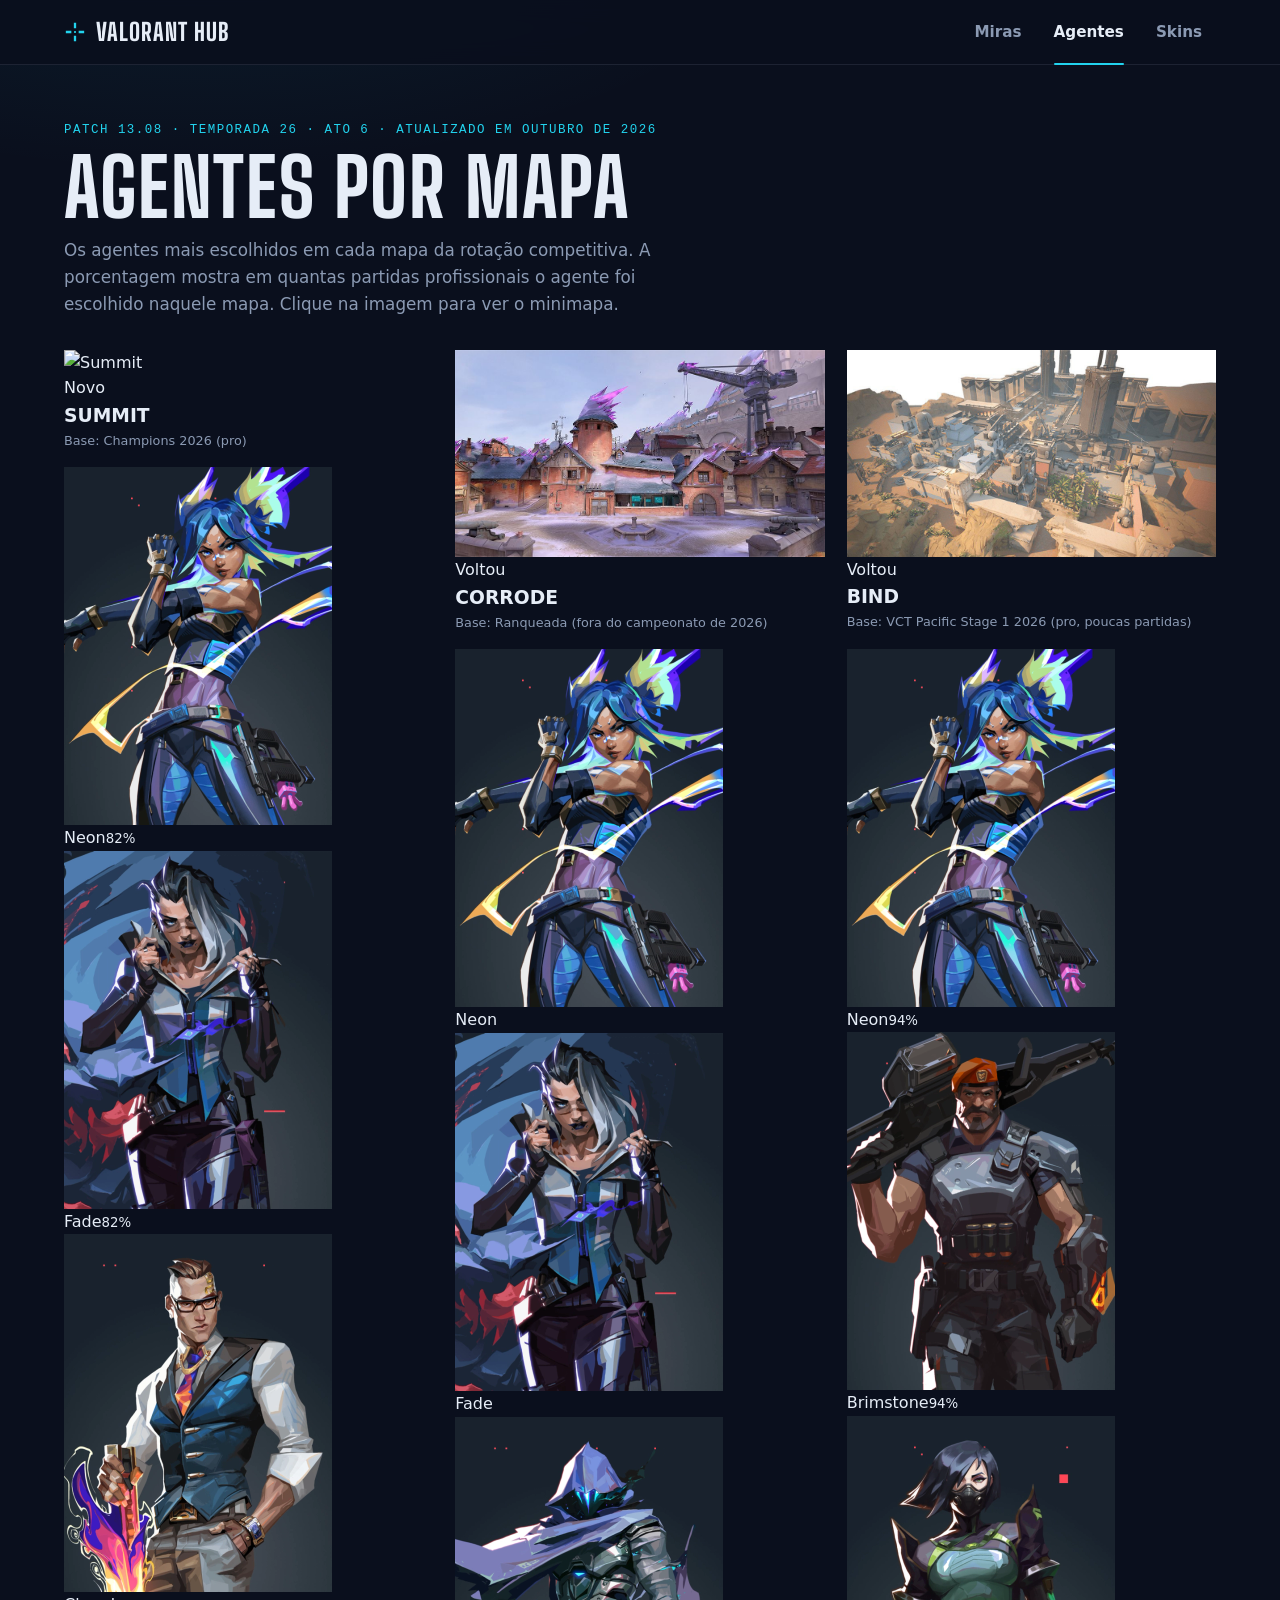
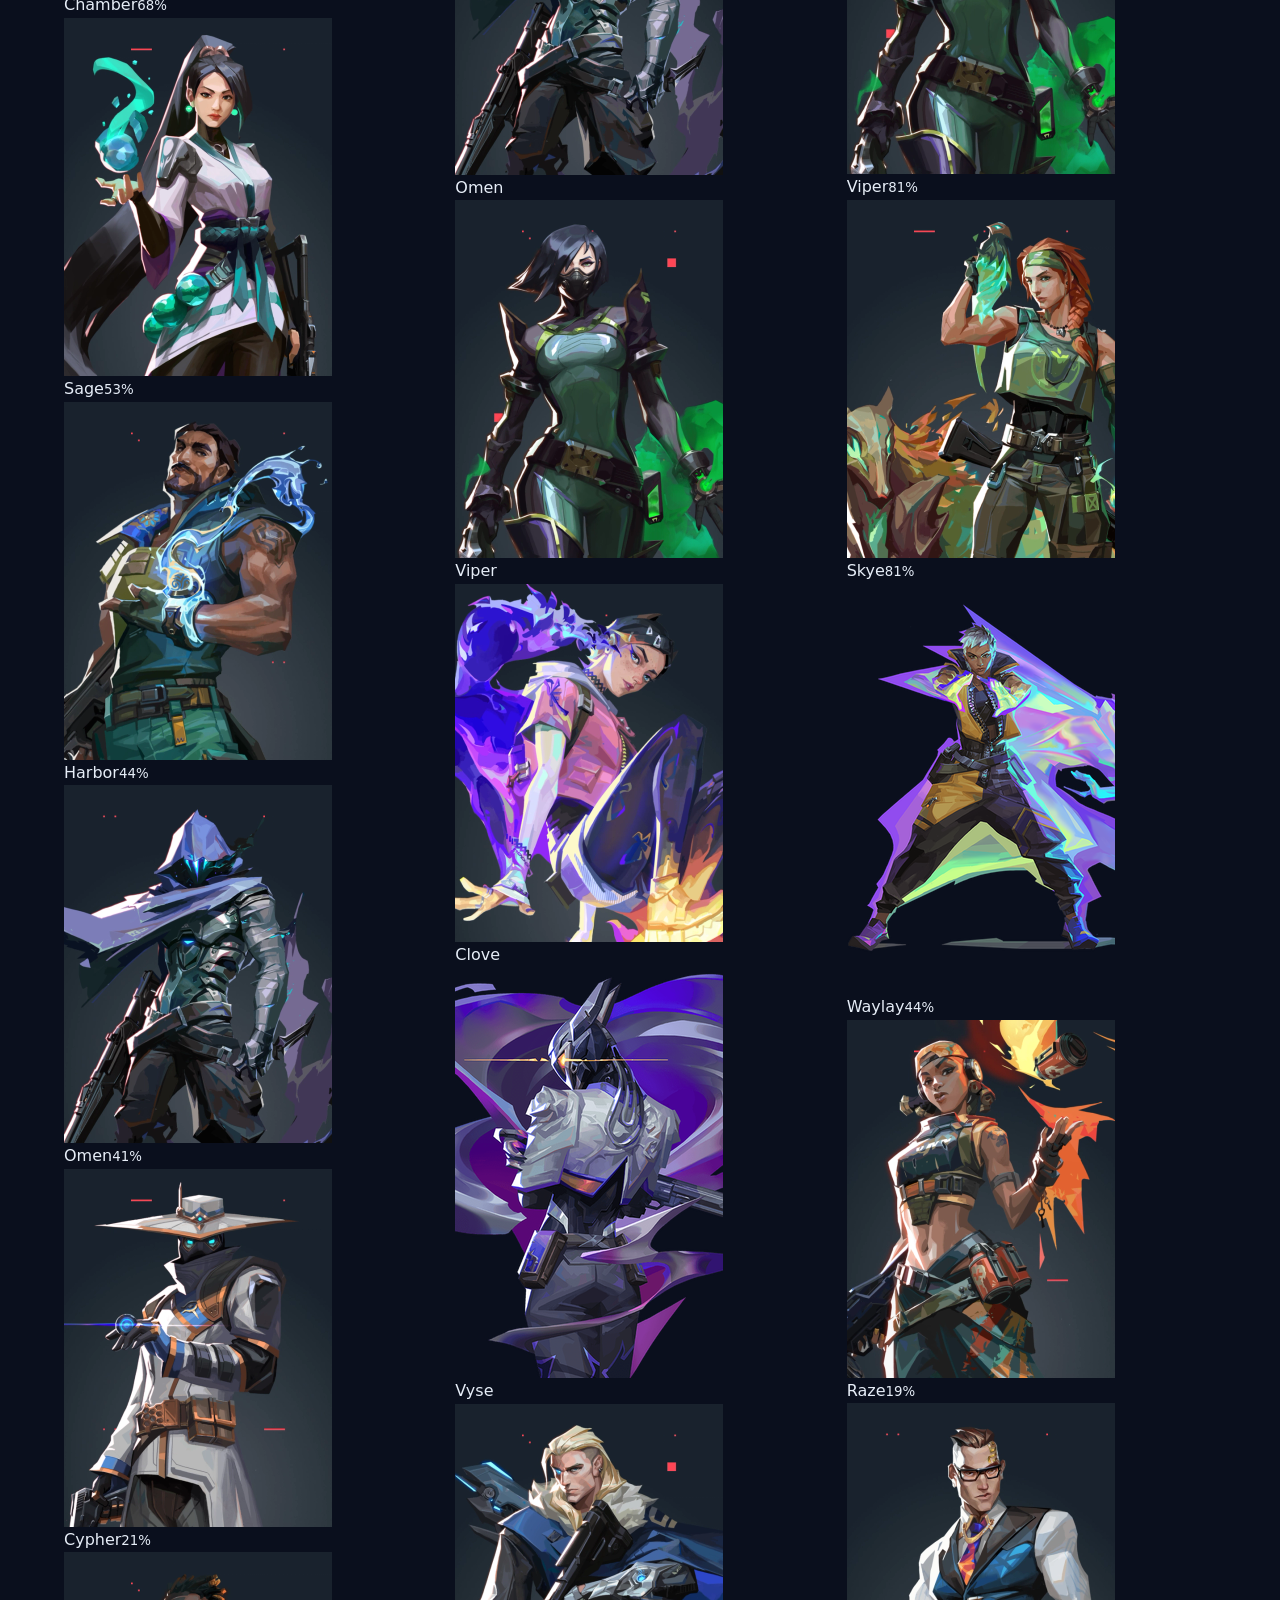
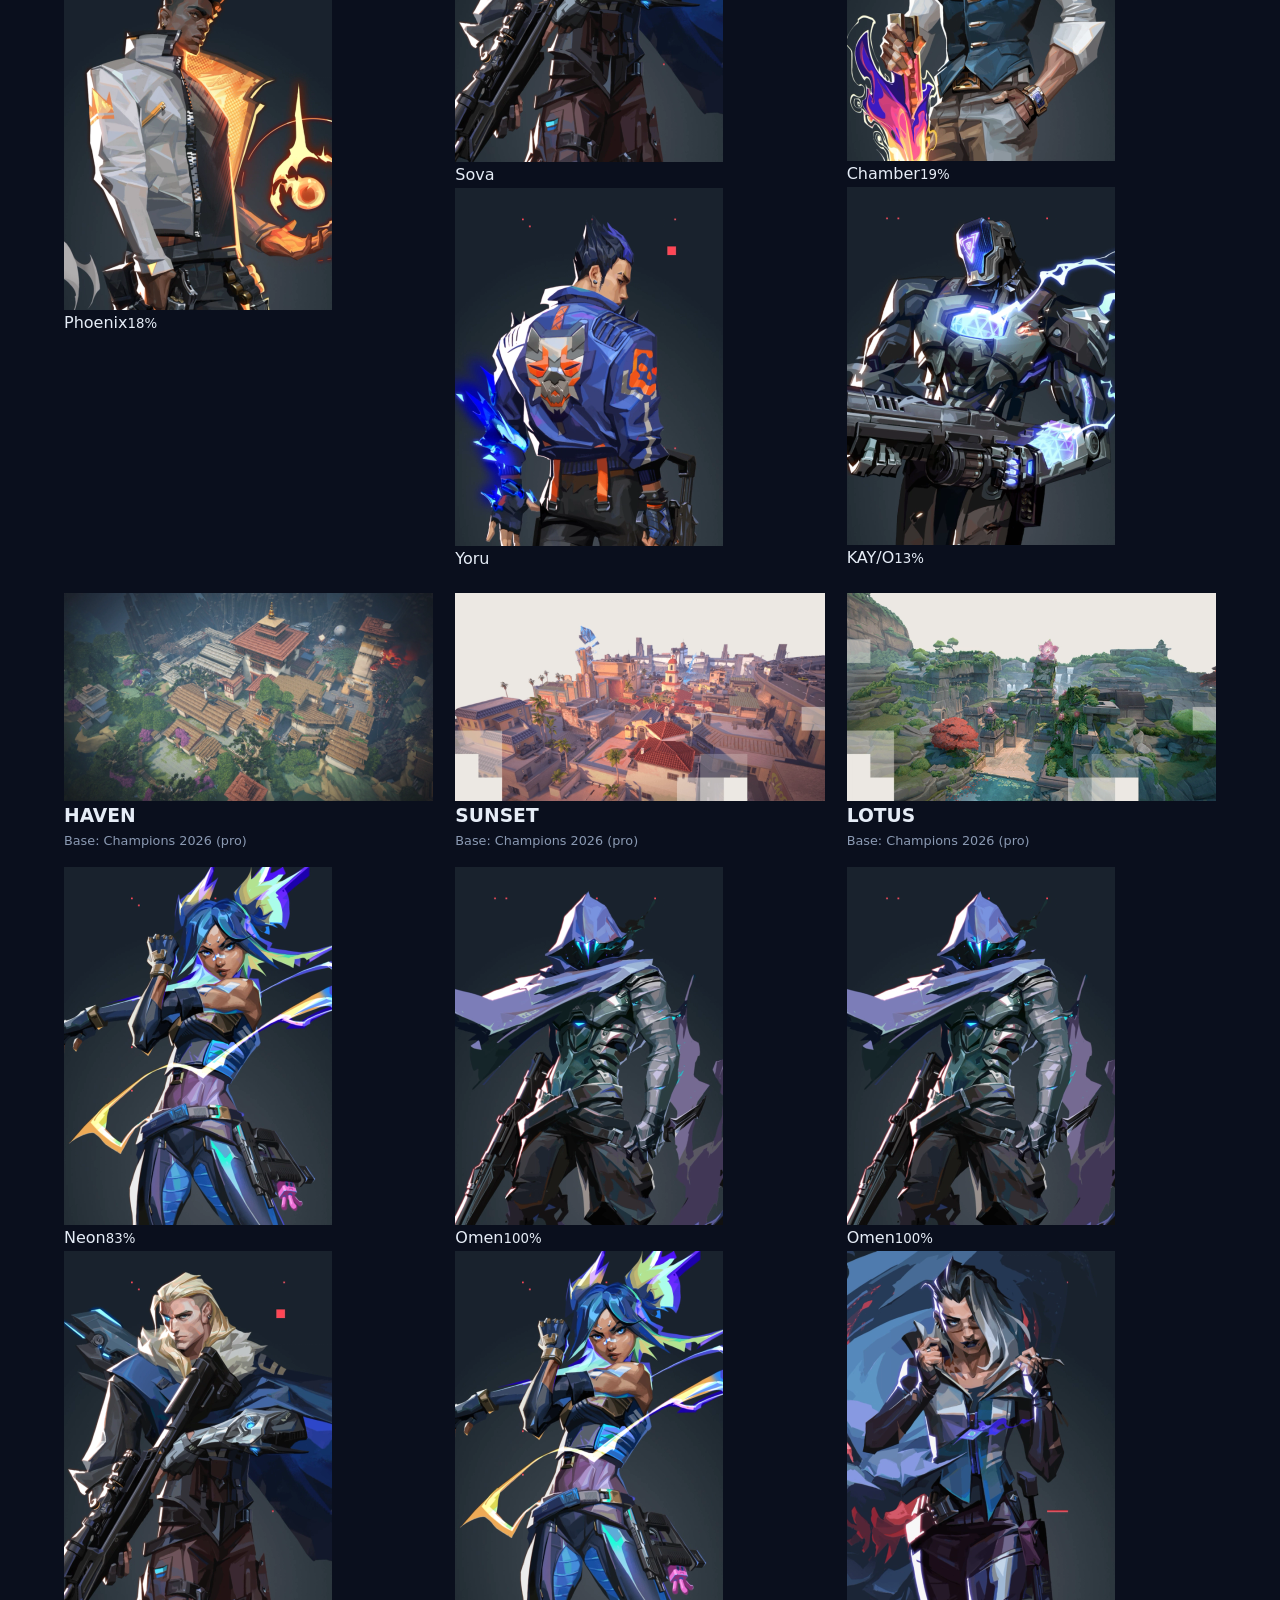
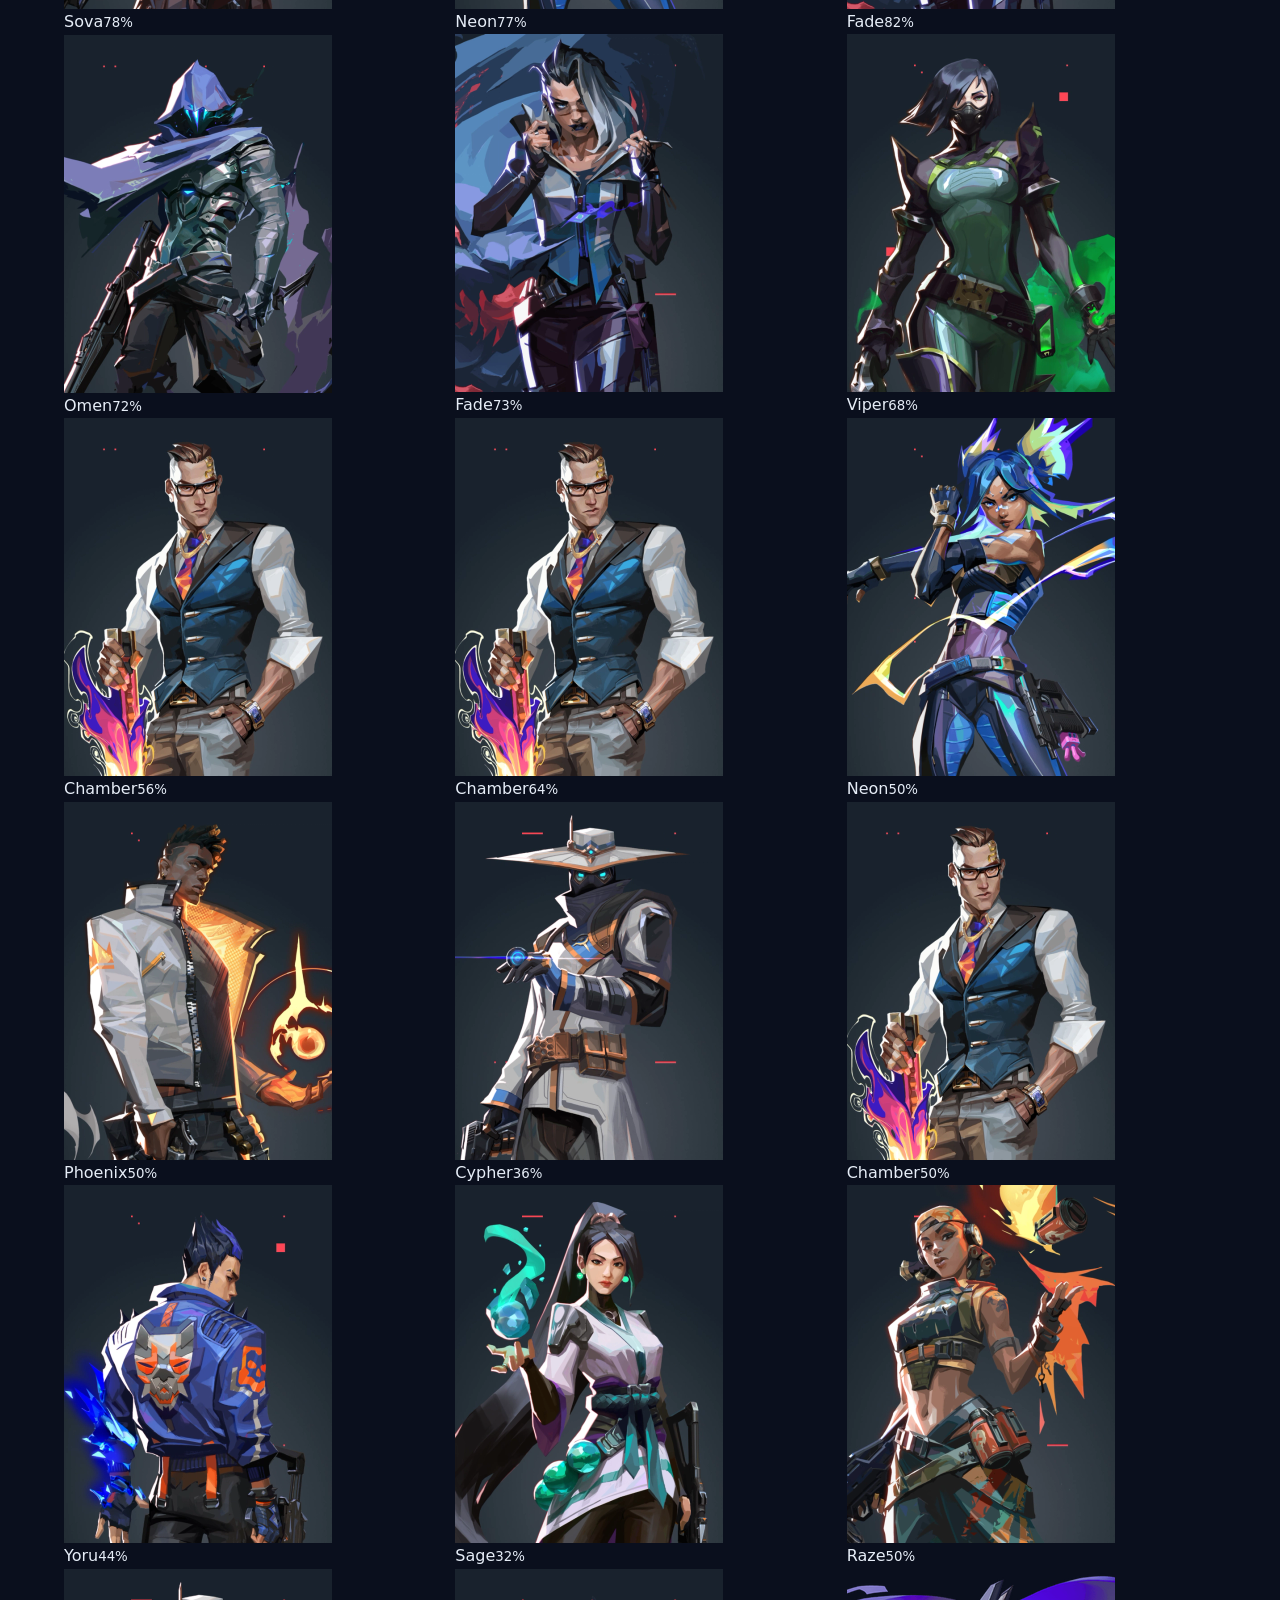
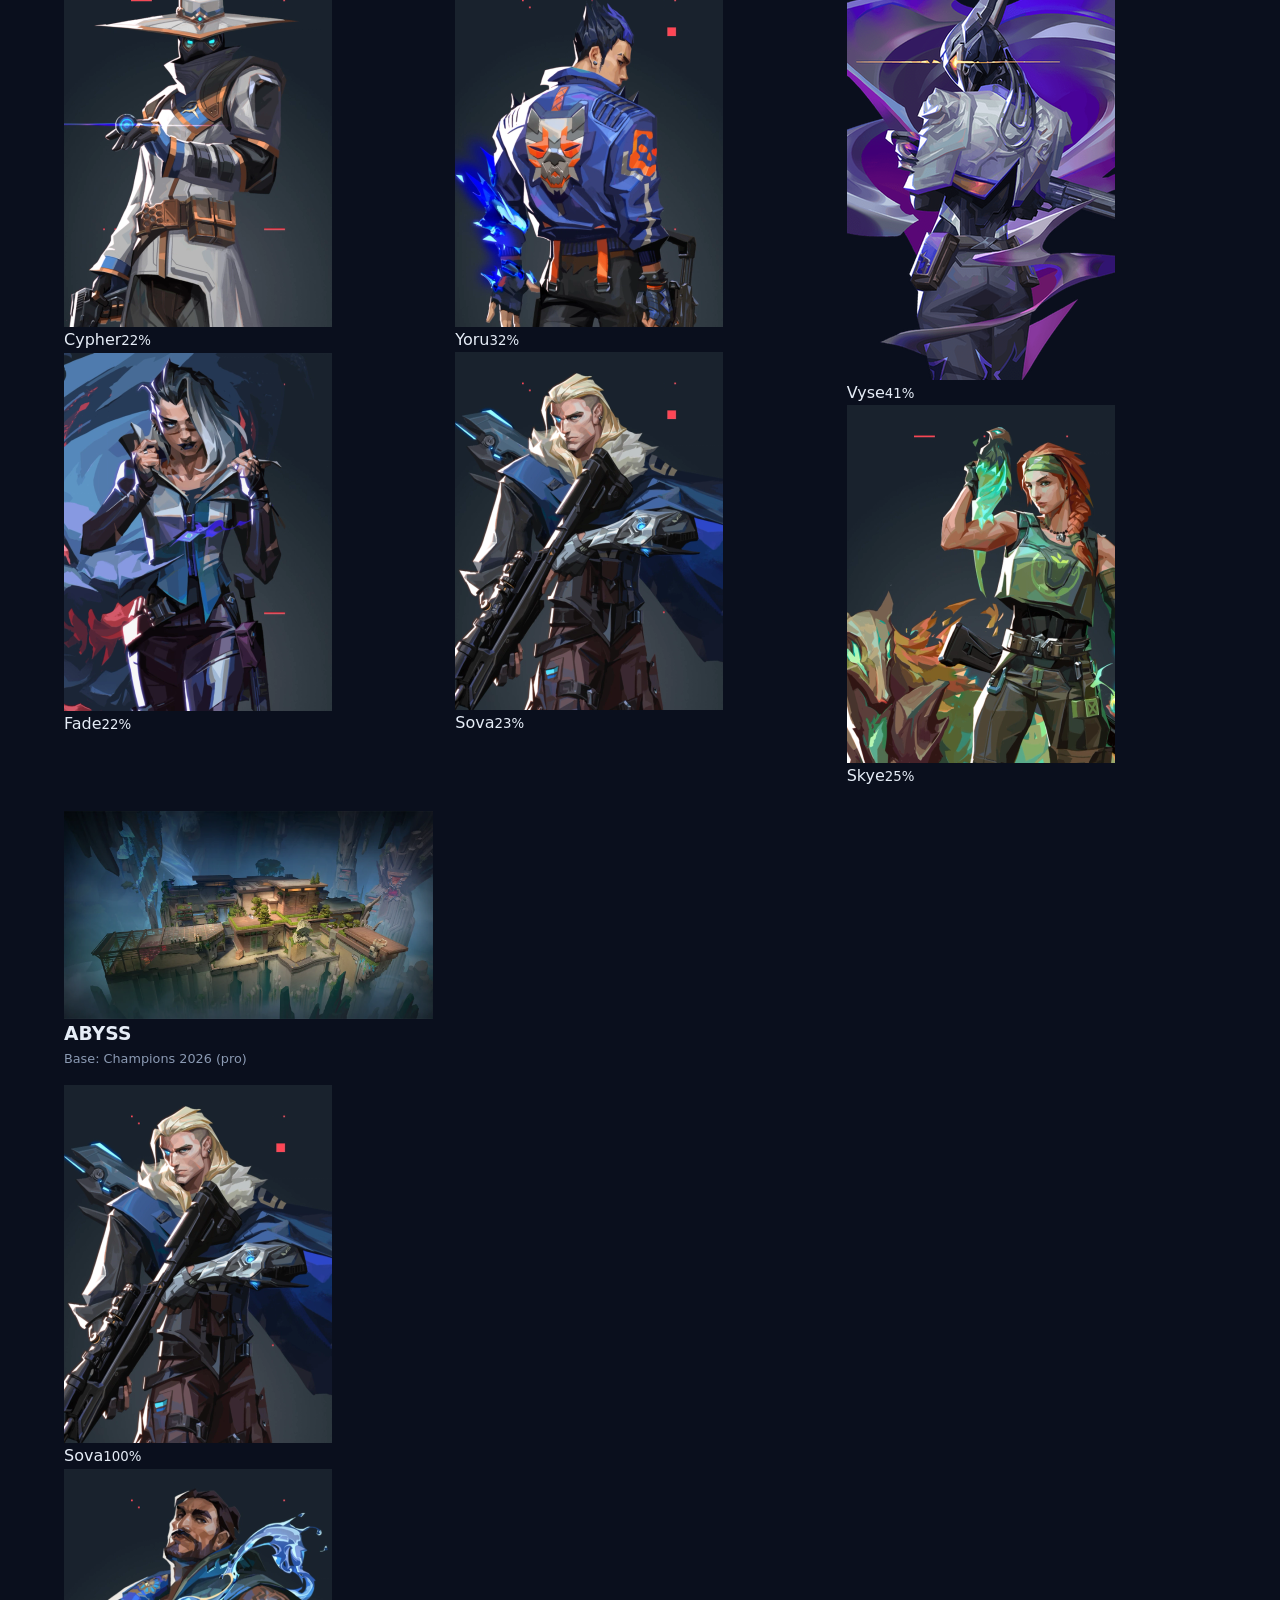
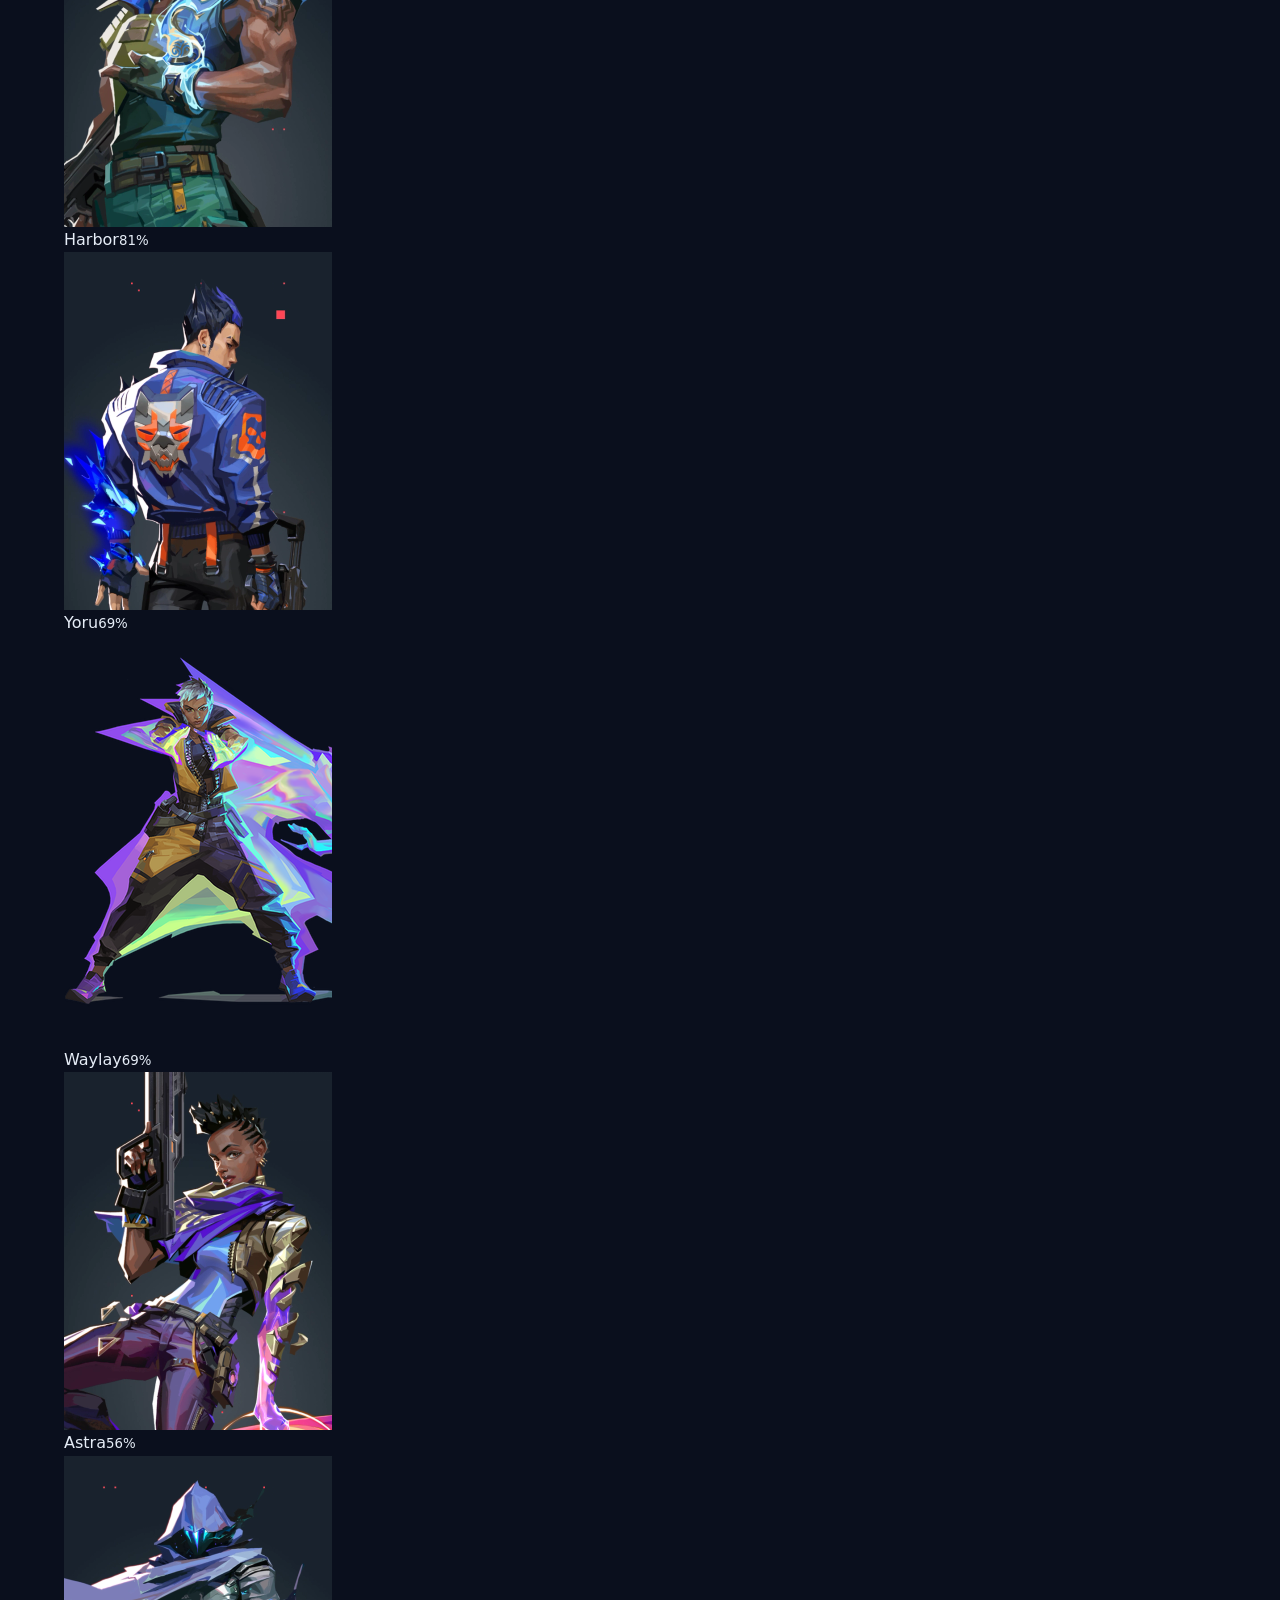
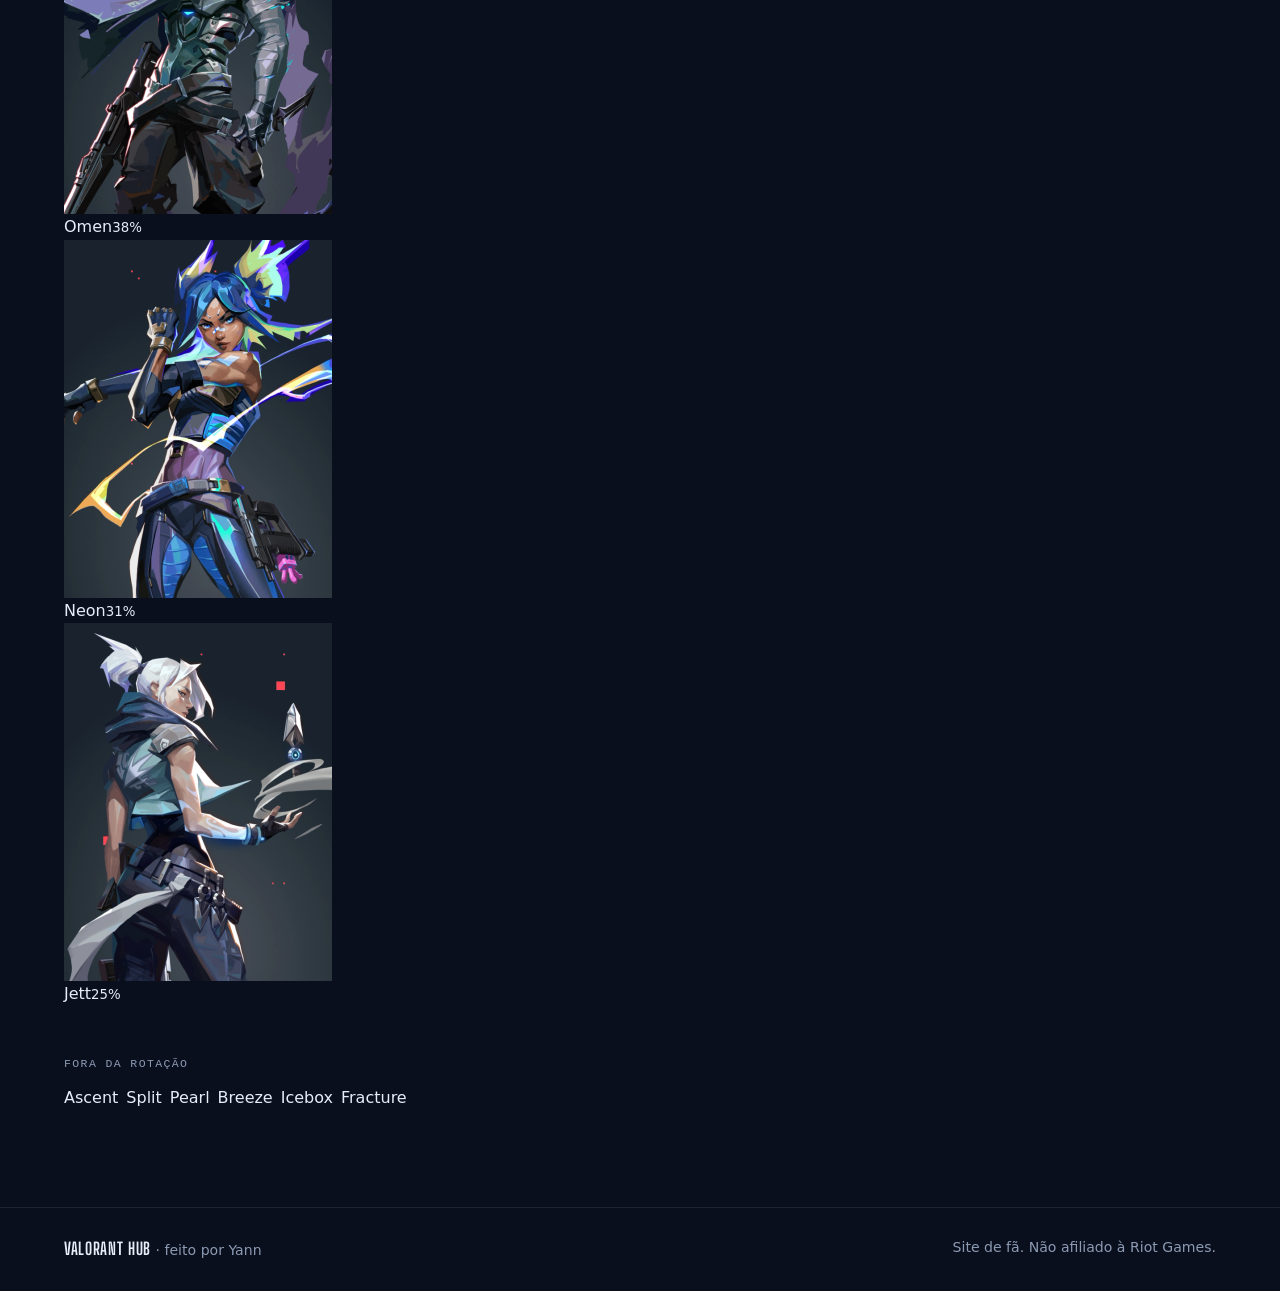
==== agentes.html @ 92e99c8f "Rascunho: Importar pelo código do jogo, sem Exportar - remove o botão Exportar e o backup por arquiv" ====
<!DOCTYPE html>
<html lang="pt-BR">

<head>
    <meta charset="UTF-8">
    <meta name="viewport" content="width=device-width, initial-scale=1.0">
    <title>Agentes por mapa · Valorant Hub</title>
    <meta name="description" content="Os agentes mais escolhidos em cada mapa da rotação competitiva do Valorant.">
    <link rel="stylesheet" href="style.css?v=7">
</head>

<body>

    <!-- CABEÇALHO (igual nas 3 páginas; só muda o aria-current) -->
    <header class="cabecalho">
        <div class="container cabecalho-conteudo">
            <a class="marca" href="index.html">
                <svg width="22" height="22" viewBox="0 0 24 24" fill="none" stroke="currentColor"
                    stroke-width="2.5" aria-hidden="true">
                    <path d="M12 2v6M12 16v6M2 12h6M16 12h6" />
                    <rect x="11" y="11" width="2" height="2" fill="currentColor" stroke="none" />
                </svg>
                <span>Valorant Hub</span>
            </a>
            <nav class="nav" aria-label="Seções do site">
                <a class="nav-link" href="index.html">Miras</a>
                <a class="nav-link" href="agentes.html" aria-current="page">Agentes</a>
                <a class="nav-link" href="skins.html">Skins</a>
            </nav>
        </div>
    </header>

    <main>
        <section class="pagina-topo">
            <div class="container">
                <p class="pagina-rotulo" id="rotacao-info">Rotação competitiva</p>
                <h1>Agentes por mapa</h1>
                <p class="pagina-descricao">Os agentes mais escolhidos em cada mapa da rotação competitiva. A
                    porcentagem mostra em quantas partidas profissionais o agente foi escolhido naquele mapa. Clique
                    na imagem para ver o minimapa.</p>
            </div>
        </section>

        <section class="container">
            <!-- Os cards são criados pelo agentes.js a partir do mapas-data.js -->
            <div class="grade" id="mapas-grid"></div>

            <div class="fora-rotacao">
                <span class="rotulo">Fora da rotação</span>
                <div class="etiquetas" id="fora-rotacao"></div>
            </div>
        </section>
    </main>

    <!-- MINIMAPA (abre ao clicar na imagem de um mapa) -->
    <div class="modal" id="mapModal" role="dialog" aria-modal="true" aria-labelledby="mapTitle">
        <div class="modal-conteudo">
            <button type="button" class="botao botao-fantasma botao-pequeno modal-fechar" onclick="closeMap()"
                aria-label="Fechar minimapa">✕</button>
            <h2 id="mapTitle">Mapa</h2>
            <img id="mapImage" src="" alt="Minimapa">
        </div>
    </div>

    <!-- RODAPÉ -->
    <footer class="rodape">
        <div class="container rodape-conteudo">
            <span><strong>Valorant Hub</strong> · feito por Yann</span>
            <span>Site de fã. Não afiliado à Riot Games.</span>
        </div>
    </footer>

    <script src="script.js?v=7"></script>
    <script src="mapas-data.js?v=7"></script>
    <script src="agentes.js?v=7"></script>
</body>

</html>
---- style.css ----
/* =========================================================
   VALORANT HUB — estilos do site

   1. Fontes
   2. Variáveis (cores, fontes, medidas)
   3. Base
   4. Layout: cabeçalho, topo da página, rodapé
   5. Componentes: botões, segmentos, cartões, selos, modal
   6. Página Miras
   7. Página Agentes
   8. Página Skins
   9. Telas menores e acessibilidade
   ========================================================= */


/* =========================================================
   1. FONTES
   Big Shoulders: condensada e alta, no estilo do Valorant.
   Os arquivos ficam em assets/fonts (não depende de internet).
   ========================================================= */

@font-face {
    font-family: 'Big Shoulders Display';
    src: url('assets/fonts/big-shoulders-display-latin-700-normal.woff2') format('woff2');
    font-weight: 700;
    font-style: normal;
    font-display: swap;
}

@font-face {
    font-family: 'Big Shoulders Display';
    src: url('assets/fonts/big-shoulders-display-latin-800-normal.woff2') format('woff2');
    font-weight: 800;
    font-style: normal;
    font-display: swap;
}


/* =========================================================
   2. VARIÁVEIS
   Para mudar o visual do site inteiro, mexa aqui.
   ========================================================= */

:root {
    color-scheme: dark; /* sliders, caixas e seletor de cor nativos no tema escuro */
    --cor-fundo: #0a0f1d;
    --cor-painel: #0f1729;
    --cor-painel-2: #141e35;
    --cor-campo: #0a1222;
    --cor-linha: rgba(148, 163, 184, 0.14);
    --cor-linha-forte: rgba(148, 163, 184, 0.3);
    --cor-texto: #e6edf7;
    --cor-suave: #8b9ab3;
    --cor-destaque: #22d3ee;
    --cor-destaque-fundo: rgba(34, 211, 238, 0.12);
    --cor-sobre-destaque: #06202a;
    --cor-sucesso: #22c55e;
    --cor-erro: #f87171;

    --fonte-display: 'Big Shoulders Display', 'Arial Narrow', sans-serif;
    --fonte-texto: 'Segoe UI', system-ui, -apple-system, Roboto, sans-serif;
    --fonte-mono: ui-monospace, 'Cascadia Code', Consolas, monospace;

    --raio: 14px;
    --raio-pequeno: 8px;
    --largura-max: 1200px;
    --altura-cabecalho: 64px;
}


/* =========================================================
   3. BASE
   ========================================================= */

*,
*::before,
*::after {
    box-sizing: border-box;
    margin: 0;
    padding: 0;
}

html {
    scroll-behavior: smooth;
    scroll-padding-top: calc(var(--altura-cabecalho) + 16px);
}

body {
    display: flex;
    flex-direction: column;
    min-height: 100vh;
    background:
        radial-gradient(900px 420px at 15% -120px, rgba(34, 211, 238, 0.09), transparent 70%),
        var(--cor-fundo);
    color: var(--cor-texto);
    font-family: var(--fonte-texto);
    line-height: 1.6;
    -webkit-font-smoothing: antialiased;
}

main {
    flex: 1;
}

img {
    display: block;
    max-width: 100%;
}

a {
    color: inherit;
    text-decoration: none;
}

button,
input,
textarea {
    font: inherit;
    color: inherit;
}

/* o atributo hidden sempre esconde, mesmo com display definido no CSS */
[hidden] {
    display: none !important;
}

.container {
    width: 100%;
    max-width: var(--largura-max);
    margin: 0 auto;
    padding: 0 24px;
}


/* =========================================================
   4. LAYOUT
   ========================================================= */

/* ---------- Cabeçalho (igual em todas as páginas) ---------- */

.cabecalho {
    position: sticky;
    top: 0;
    z-index: 50;
    background: rgba(10, 15, 29, 0.85);
    border-bottom: 1px solid var(--cor-linha);
    backdrop-filter: blur(12px);
}

.cabecalho-conteudo {
    display: flex;
    align-items: center;
    justify-content: space-between;
    gap: 24px;
    height: var(--altura-cabecalho);
}

.marca {
    display: inline-flex;
    align-items: center;
    gap: 10px;
    font-family: var(--fonte-display);
    font-size: 1.5rem;
    font-weight: 800;
    line-height: 1;
    letter-spacing: 0.04em;
    text-transform: uppercase;
    white-space: nowrap;
}

.marca svg {
    flex-shrink: 0;
    color: var(--cor-destaque);
}

.nav {
    display: flex;
    gap: 4px;
}

.nav-link {
    position: relative;
    padding: 8px 14px;
    border-radius: var(--raio-pequeno);
    color: var(--cor-suave);
    font-size: 0.95rem;
    font-weight: 600;
    transition: color 0.2s ease, background 0.2s ease;
}

.nav-link:hover {
    background: rgba(148, 163, 184, 0.08);
    color: var(--cor-texto);
}

.nav-link[aria-current="page"] {
    color: var(--cor-texto);
}

/* risquinho ciano na página atual, encostado na borda do cabeçalho */
.nav-link[aria-current="page"]::after {
    content: '';
    position: absolute;
    left: 14px;
    right: 14px;
    bottom: -13px;
    height: 2px;
    border-radius: 2px;
    background: var(--cor-destaque);
}

/* ---------- Topo de cada página ---------- */

.pagina-topo {
    padding: 56px 0 32px;
}

.pagina-rotulo {
    margin-bottom: 10px;
    font-family: var(--fonte-mono);
    font-size: 0.78rem;
    letter-spacing: 0.12em;
    text-transform: uppercase;
    color: var(--cor-destaque);
}

.pagina-topo h1 {
    font-family: var(--fonte-display);
    font-size: clamp(3rem, 8vw, 5rem);
    font-weight: 800;
    line-height: 0.9;
    letter-spacing: 0.02em;
    text-transform: uppercase;
}

.pagina-descricao {
    max-width: 640px;
    margin-top: 14px;
    font-size: 1.05rem;
    color: var(--cor-suave);
}

/* ---------- Rodapé ---------- */

.rodape {
    margin-top: 96px;
    border-top: 1px solid var(--cor-linha);
}

.rodape-conteudo {
    display: flex;
    flex-wrap: wrap;
    justify-content: space-between;
    gap: 8px 24px;
    padding-top: 28px;
    padding-bottom: 28px;
    font-size: 0.88rem;
    color: var(--cor-suave);
}

.rodape strong {
    font-family: var(--fonte-display);
    font-size: 1.05rem;
    letter-spacing: 0.04em;
    text-transform: uppercase;
    color: var(--cor-texto);
}


/* =========================================================
   5. COMPONENTES
   ========================================================= */

/* ---------- Botões ---------- */

.botao {
    display: inline-flex;
    align-items: center;
    justify-content: center;
    gap: 8px;
    padding: 10px 18px;
    border: 1px solid transparent;
    border-radius: 10px;
    font-size: 0.92rem;
    font-weight: 700;
    white-space: nowrap;
    cursor: pointer;
    transition: background 0.2s ease, color 0.2s ease, border-color 0.2s ease, box-shadow 0.2s ease;
}

.botao-primario {
    background: var(--cor-destaque);
    color: var(--cor-sobre-destaque);
}

.botao-primario:hover:not(:disabled) {
    box-shadow: 0 0 24px rgba(34, 211, 238, 0.4);
}

.botao-secundario {
    background: var(--cor-destaque-fundo);
    border-color: rgba(34, 211, 238, 0.45);
    color: var(--cor-destaque);
}

.botao-secundario:hover {
    background: var(--cor-destaque);
    color: var(--cor-sobre-destaque);
}

.botao-fantasma {
    background: transparent;
    border-color: var(--cor-linha);
    color: var(--cor-suave);
}

.botao-fantasma:hover {
    border-color: var(--cor-linha-forte);
    color: var(--cor-texto);
}

.botao-pequeno {
    padding: 7px 12px;
    border-radius: var(--raio-pequeno);
    font-size: 0.85rem;
}

.botao-icone {
    padding: 8px;
}

.botao:disabled {
    opacity: 0.35;
    cursor: not-allowed;
}

/* estado depois de copiar (a classe é colocada pelo script.js) */
.botao.falhou {
    border-color: var(--cor-erro);
    color: var(--cor-erro);
}

.botao.copied {
    background: var(--cor-sucesso);
    border-color: var(--cor-sucesso);
    color: #052e16;
}

/* ---------- Segmentos (botões grudados, tipo menu do jogo) ---------- */

.segmentos {
    display: inline-flex;
    flex-wrap: wrap;
    gap: 2px;
    padding: 3px;
    background: var(--cor-painel);
    border: 1px solid var(--cor-linha);
    border-radius: 10px;
}

.segmentos button {
    padding: 7px 14px;
    border: 0;
    border-radius: 7px;
    background: transparent;
    color: var(--cor-suave);
    font-size: 0.88rem;
    font-weight: 600;
    cursor: pointer;
    transition: color 0.2s ease, background 0.2s ease;
}

.segmentos button:hover {
    color: var(--cor-texto);
}

.segmentos button.active {
    background: var(--cor-destaque-fundo);
    color: var(--cor-destaque);
}

/* ---------- Barra de ferramentas (acima das grades) ---------- */

.barra {
    display: flex;
    align-items: flex-end;
    justify-content: space-between;
    flex-wrap: wrap;
    gap: 20px;
    margin-bottom: 24px;
}

.barra-acoes {
    display: flex;
    flex-wrap: wrap;
    gap: 10px;
}

.controles {
    display: flex;
    flex-wrap: wrap;
    gap: 20px;
}

.controle {
    display: flex;
    flex-direction: column;
    gap: 8px;
}

.rotulo {
    font-family: var(--fonte-mono);
    font-size: 0.72rem;
    letter-spacing: 0.12em;
    text-transform: uppercase;
    color: var(--cor-suave);
}

/* ---------- Grades ---------- */

.grade {
    display: grid;
    grid-template-columns: repeat(3, minmax(0, 1fr));
    gap: 22px;
}

.grade-4 {
    grid-template-columns: repeat(4, minmax(0, 1fr));
}

/* ---------- Cartão (base dos cards de mira, mapa e skin) ---------- */

.cartao {
    background: var(--cor-painel);
    border: 1px solid var(--cor-linha);
    border-radius: var(--raio);
    transition: border-color 0.25s ease, background 0.25s ease;
}

.cartao:hover {
    background: var(--cor-painel-2);
    border-color: rgba(34, 211, 238, 0.35);
}

/* ---------- Selos e etiquetas ---------- */

.selo {
    flex-shrink: 0;
    padding: 2px 7px;
    border: 1px solid rgba(34, 211, 238, 0.45);
    border-radius: 4px;
    font-family: var(--fonte-mono);
    font-size: 0.66rem;
    font-weight: 600;
    letter-spacing: 0.1em;
    text-transform: uppercase;
    color: var(--cor-destaque);
}

.selo-cheio {
    background: var(--cor-destaque);
    border-color: var(--cor-destaque);
    color: var(--cor-sobre-destaque);
}

.etiquetas {
    display: flex;
    flex-wrap: wrap;
    gap: 8px;
}

.etiqueta {
    padding: 4px 12px;
    background: var(--cor-painel);
    border: 1px solid var(--cor-linha);
    border-radius: 999px;
    font-size: 0.85rem;
    color: var(--cor-suave);
}

/* ---------- Modal (minimapa) ---------- */

.modal {
    position: fixed;
    inset: 0;
    z-index: 100;
    display: none;
    align-items: center;
    justify-content: center;
    padding: 24px;
    background: rgba(5, 9, 20, 0.85);
    backdrop-filter: blur(6px);
}

.modal.active {
    display: flex;
}

.modal-conteudo {
    position: relative;
    width: 100%;
    max-width: 760px;
    padding: 20px;
    background: var(--cor-painel);
    border: 1px solid var(--cor-linha);
    border-radius: var(--raio);
}

.modal-conteudo h2 {
    margin-bottom: 14px;
    font-family: var(--fonte-display);
    font-size: 2rem;
    font-weight: 800;
    line-height: 1;
    text-transform: uppercase;
}

.modal-conteudo img {
    width: 100%;
    max-height: 70vh;
    object-fit: contain;
    border-radius: var(--raio-pequeno);
}

.modal-fechar {
    position: absolute;
    top: 14px;
    right: 14px;
}


/* =========================================================
   6. PÁGINA MIRAS
   ========================================================= */

/* ---------- Prévia com "visor" (cantoneiras nos 4 cantos) ---------- */

.mira-preview {
    position: relative;
    overflow: hidden;
    background: #0b0f1a;
    border-radius: var(--raio-pequeno);
}

.mira-preview canvas {
    position: absolute;
    inset: 0;
    display: block;
    width: 100%;
    height: 100%;
}

.mira-preview::after {
    --cor: rgba(255, 255, 255, 0.5);
    --tam: 14px;
    --esp: 2px;
    content: '';
    position: absolute;
    inset: 12px;
    pointer-events: none;
    background:
        linear-gradient(var(--cor), var(--cor)) top left / var(--tam) var(--esp),
        linear-gradient(var(--cor), var(--cor)) top left / var(--esp) var(--tam),
        linear-gradient(var(--cor), var(--cor)) top right / var(--tam) var(--esp),
        linear-gradient(var(--cor), var(--cor)) top right / var(--esp) var(--tam),
        linear-gradient(var(--cor), var(--cor)) bottom left / var(--tam) var(--esp),
        linear-gradient(var(--cor), var(--cor)) bottom left / var(--esp) var(--tam),
        linear-gradient(var(--cor), var(--cor)) bottom right / var(--tam) var(--esp),
        linear-gradient(var(--cor), var(--cor)) bottom right / var(--esp) var(--tam);
    background-repeat: no-repeat;
    transition: inset 0.3s ease;
}

/* No formulário, trava quando o código colado é válido */
.mira-preview.travada::after {
    --cor: var(--cor-destaque);
    inset: 28% 36%;
}

/* ---------- Card de mira ---------- */

.mira-card {
    display: flex;
    flex-direction: column;
    gap: 12px;
    padding: 10px;
}

.mira-card .mira-preview {
    aspect-ratio: 16 / 10;
}

.mira-rodape {
    display: flex;
    align-items: center;
    justify-content: space-between;
    gap: 12px;
    padding: 2px 6px 4px;
}

.mira-info {
    display: flex;
    align-items: center;
    gap: 8px;
    min-width: 0;
}

.mira-nome {
    overflow: hidden;
    font-family: var(--fonte-display);
    font-size: 1.55rem;
    font-weight: 700;
    line-height: 1.1;
    letter-spacing: 0.03em;
    text-transform: uppercase;
    white-space: nowrap;
    text-overflow: ellipsis;
}

.mira-acoes {
    display: flex;
    flex-shrink: 0;
    align-items: center;
    gap: 4px;
}

.mira-nova {
    animation: miraNova 1.6s ease-out;
}

@keyframes miraNova {
    from {
        box-shadow: 0 0 0 2px var(--cor-destaque), 0 0 40px rgba(34, 211, 238, 0.5);
    }

    to {
        box-shadow: 0 0 0 0 transparent;
    }
}

/* ---------- Seções extras da página (ex.: Miras de pros) ---------- */

.secao {
    margin-top: 64px;
}

.secao-topo {
    margin-bottom: 24px;
}

.secao-topo h2 {
    font-family: var(--fonte-display);
    font-size: clamp(2.25rem, 5vw, 3rem);
    font-weight: 800;
    line-height: 0.95;
    letter-spacing: 0.02em;
    text-transform: uppercase;
}

.secao-descricao {
    max-width: 640px;
    margin-top: 10px;
    color: var(--cor-suave);
}

.secao-descricao a {
    color: var(--cor-destaque);
    text-decoration: underline;
    text-underline-offset: 3px;
}

/* ---------- Editor de mira ---------- */

.editor {
    display: grid;
    grid-template-columns: minmax(0, 1.1fr) minmax(0, 1fr);
    gap: 10px;
    margin-bottom: 28px;
    padding: 10px;
}

.editor:hover {
    background: var(--cor-painel);
    border-color: var(--cor-linha);
}

/* A prévia "gruda" no topo enquanto você rola pelos controles */
.editor-previa {
    position: sticky;
    top: calc(var(--altura-cabecalho) + 16px);
    z-index: 2;
    align-self: start;
    aspect-ratio: 16 / 10;
}

/* Texto no meio da prévia enquanto não tem mira (modo Importar) */
.previa-dica {
    position: absolute;
    inset: 0;
    display: flex;
    align-items: center;
    justify-content: center;
    padding: 24px;
    font-family: var(--fonte-mono);
    font-size: 0.85rem;
    text-align: center;
    color: rgba(255, 255, 255, 0.85);
    text-shadow: 0 1px 3px rgba(0, 0, 0, 0.6);
    pointer-events: none;
}

.editor-campos {
    display: flex;
    flex-direction: column;
    gap: 14px;
    min-width: 0;
    padding: 12px 14px 8px;
}

.editor-topo {
    display: flex;
    align-items: center;
    justify-content: space-between;
    gap: 12px;
}

.editor-topo h2 {
    font-family: var(--fonte-display);
    font-size: 2rem;
    font-weight: 700;
    line-height: 1;
    letter-spacing: 0.03em;
    text-transform: uppercase;
}

.campo {
    display: flex;
    flex-direction: column;
    gap: 6px;
    font-size: 0.85rem;
    font-weight: 600;
    color: var(--cor-suave);
}

.campo small {
    font-weight: 400;
    color: #64748b;
}

.campo input,
.campo textarea,
.campo-hex input {
    width: 100%;
    padding: 10px 12px;
    background: var(--cor-campo);
    border: 1px solid var(--cor-linha);
    border-radius: var(--raio-pequeno);
    color: var(--cor-texto);
    font-weight: 400;
    resize: vertical;
    transition: border-color 0.2s ease, box-shadow 0.2s ease;
}

.campo textarea,
.campo-hex input {
    font-family: var(--fonte-mono);
    font-size: 0.82rem;
}

.campo input:focus,
.campo textarea:focus,
.campo-hex input:focus {
    outline: none;
    border-color: var(--cor-destaque);
    box-shadow: 0 0 0 3px rgba(34, 211, 238, 0.15);
}

.campo-erro {
    font-size: 0.85rem;
    color: var(--cor-erro);
}

.campo-erro:empty {
    display: none;
}

/* Grupos: Cor, Contorno, Ponto central, Linhas internas, Linhas externas */
.editor-controles {
    display: flex;
    flex-direction: column;
}

.editor-grupo {
    display: flex;
    flex-direction: column;
    gap: 12px;
    padding: 14px 0;
    border-top: 1px solid var(--cor-linha);
}

.editor-grupo-topo {
    display: flex;
    align-items: center;
    justify-content: space-between;
    gap: 12px;
}

.editor-grupo h3 {
    font-family: var(--fonte-mono);
    font-size: 0.75rem;
    font-weight: 600;
    letter-spacing: 0.12em;
    text-transform: uppercase;
    color: var(--cor-texto);
}

.editor-grupo-corpo {
    display: flex;
    flex-direction: column;
    gap: 10px;
}

/* Linha de slider: nome | slider | valor */
.ajuste {
    display: grid;
    grid-template-columns: 7rem minmax(0, 1fr) 2.75rem;
    align-items: center;
    gap: 12px;
    font-size: 0.88rem;
}

.ajuste label {
    color: var(--cor-suave);
}

.ajuste input[type="range"] {
    width: 100%;
    accent-color: var(--cor-destaque);
    cursor: pointer;
}

.ajuste output {
    font-family: var(--fonte-mono);
    font-size: 0.82rem;
    font-variant-numeric: tabular-nums;
    text-align: right;
}

/* Liga/desliga com cara de interruptor */
.editor-opcoes {
    display: flex;
    flex-wrap: wrap;
    gap: 8px 22px;
}

.opcao {
    display: inline-flex;
    align-items: center;
    gap: 8px;
    font-size: 0.88rem;
    color: var(--cor-suave);
    cursor: pointer;
}

.opcao input {
    position: relative;
    flex-shrink: 0;
    width: 34px;
    height: 20px;
    background: var(--cor-linha-forte);
    border-radius: 999px;
    appearance: none;
    cursor: pointer;
    transition: background 0.2s ease;
}

.opcao input::after {
    content: '';
    position: absolute;
    top: 3px;
    left: 3px;
    width: 14px;
    height: 14px;
    background: #fff;
    border-radius: 50%;
    transition: transform 0.2s ease;
}

.opcao input:checked {
    background: var(--cor-destaque);
}

.opcao input:checked::after {
    transform: translateX(14px);
}

.opcao input:focus-visible {
    outline: 2px solid var(--cor-destaque);
    outline-offset: 2px;
}

/* Cores: 8 amostras do jogo + a personalizada */
.cores {
    display: flex;
    flex-wrap: wrap;
    align-items: center;
    gap: 8px;
}

.cor-opcao {
    width: 28px;
    height: 28px;
    padding: 0;
    background: var(--amostra);
    border: 2px solid rgba(255, 255, 255, 0.15);
    border-radius: 50%;
    cursor: pointer;
}

.cor-opcao[aria-pressed="true"],
.cor-personalizada.ativa {
    outline: 2px solid var(--cor-destaque);
    outline-offset: 2px;
}

.cor-personalizada {
    background: conic-gradient(red, yellow, lime, cyan, blue, magenta, red);
    appearance: none;
}

.cor-personalizada::-webkit-color-swatch-wrapper {
    padding: 0;
}

.cor-personalizada::-webkit-color-swatch {
    border: 0;
    border-radius: 50%;
}

.cor-personalizada::-moz-color-swatch {
    border: 0;
    border-radius: 50%;
}

.campo-hex {
    display: flex;
    align-items: center;
    gap: 10px;
    font-size: 0.85rem;
    color: var(--cor-suave);
}

.campo-hex input {
    width: 7.5rem;
    padding: 7px 10px;
    text-transform: uppercase;
}

.editor-botoes {
    display: flex;
    flex-wrap: wrap;
    gap: 10px;
    padding-top: 14px;
    border-top: 1px solid var(--cor-linha);
}

/* Texto só para leitores de tela (o nome do interruptor de cada grupo) */
.so-leitor {
    position: absolute;
    width: 1px;
    height: 1px;
    overflow: hidden;
    clip: rect(0 0 0 0);
    white-space: nowrap;
}


/* =========================================================
   7. PÁGINA AGENTES
   ========================================================= */

.mapa-card {
    display: flex;
    flex-direction: column;
    padding: 10px;
}

/* a imagem é um botão: abre o minimapa (funciona com teclado também) */
.mapa-imagem {
    position: relative;
    display: block;
    width: 100%;
    aspect-ratio: 16 / 9;
    overflow: hidden;
    padding: 0;
    background: linear-gradient(135deg, #1e293b, #312e81);
    border: 0;
    border-radius: var(--raio-pequeno);
    cursor: pointer;
}

.mapa-imagem img {
    width: 100%;
    height: 100%;
    object-fit: cover;
    transition: transform 0.4s ease;
}

.mapa-card:hover .mapa-imagem img {
    transform: scale(1.04);
}

/* imagem que não carregou: fica só o fundo com o nome */
.mapa-imagem.sem-imagem img {
    visibility: hidden;
}

.mapa-imagem::after {
    content: '';
    position: absolute;
    inset: 0;
    background: linear-gradient(to top, rgba(5, 9, 20, 0.85) 0%, transparent 55%);
    pointer-events: none;
}

.mapa-nome {
    position: absolute;
    left: 14px;
    bottom: 10px;
    z-index: 1;
    font-family: var(--fonte-display);
    font-size: 2.1rem;
    font-weight: 800;
    line-height: 1;
    letter-spacing: 0.03em;
    text-transform: uppercase;
    color: #fff;
}

.mapa-imagem .selo {
    position: absolute;
    top: 10px;
    right: 10px;
    z-index: 1;
}

/* fundo escuro para o selo ser legível em cima de imagens claras */
.mapa-imagem .selo:not(.selo-cheio) {
    background: rgba(5, 9, 20, 0.8);
}

.mapa-ver {
    position: absolute;
    right: 12px;
    bottom: 14px;
    z-index: 1;
    font-family: var(--fonte-mono);
    font-size: 0.72rem;
    letter-spacing: 0.08em;
    text-transform: uppercase;
    color: rgba(255, 255, 255, 0.85);
    opacity: 0;
    transition: opacity 0.25s ease;
}

.mapa-card:hover .mapa-ver,
.mapa-imagem:focus-visible .mapa-ver {
    opacity: 1;
}

.mapa-corpo {
    padding: 14px 6px 6px;
}

.mapa-fonte {
    margin-bottom: 16px;
    font-size: 0.8rem;
    color: var(--cor-suave);
}

.agentes-lista {
    display: grid;
    grid-template-columns: repeat(4, minmax(0, 1fr));
    gap: 14px 8px;
}

.agente {
    display: flex;
    flex-direction: column;
    align-items: center;
    min-width: 0;
    text-align: center;
}

.agente img {
    width: 100%;
    max-width: 60px;
    aspect-ratio: 1 / 1;
    object-fit: cover;
    margin-bottom: 6px;
    background: var(--cor-campo);
    border-radius: var(--raio-pequeno);
}

.agente-nome {
    max-width: 100%;
    overflow: hidden;
    font-size: 0.8rem;
    font-weight: 600;
    line-height: 1.3;
    white-space: nowrap;
    text-overflow: ellipsis;
}

.agente-pick {
    font-family: var(--fonte-mono);
    font-size: 0.72rem;
    color: var(--cor-destaque);
}

.fora-rotacao {
    display: flex;
    flex-direction: column;
    gap: 12px;
    margin-top: 48px;
}


/* =========================================================
   8. PÁGINA SKINS
   ========================================================= */

.skin-card {
    display: flex;
    flex-direction: column;
    padding: 10px;
}

.skin-imagem {
    display: flex;
    align-items: center;
    justify-content: center;
    aspect-ratio: 16 / 10;
    padding: 18px;
    overflow: hidden;
    background: radial-gradient(circle at 50% 60%, #1c2a4a 0%, #0b1222 75%);
    border-radius: var(--raio-pequeno);
}

.skin-imagem img {
    width: 100%;
    height: 100%;
    object-fit: contain;
    transition: transform 0.4s ease;
}

.skin-card:hover .skin-imagem img {
    transform: scale(1.06);
}

.skin-corpo {
    display: flex;
    flex: 1;
    flex-direction: column;
    gap: 12px;
    padding: 14px 6px 4px;
}

.skin-nome {
    font-family: var(--fonte-display);
    font-size: 1.4rem;
    font-weight: 700;
    line-height: 1.05;
    letter-spacing: 0.03em;
    text-transform: uppercase;
}

.skin-rodape {
    display: flex;
    align-items: center;
    justify-content: space-between;
    gap: 10px;
    margin-top: auto;
}

.skin-preco {
    font-family: var(--fonte-mono);
    font-size: 0.85rem;
    color: var(--cor-suave);
}

.skin-preco strong {
    color: var(--cor-texto);
}


/* =========================================================
   9. TELAS MENORES E ACESSIBILIDADE
   ========================================================= */

@media (max-width: 1024px) {
    .grade {
        grid-template-columns: repeat(2, minmax(0, 1fr));
    }

    .grade-4 {
        grid-template-columns: repeat(3, minmax(0, 1fr));
    }
}

@media (max-width: 768px) {
    .editor {
        grid-template-columns: 1fr;
    }

    /* no celular a prévia fica em cima e continua grudada enquanto rola */
    .editor-previa {
        top: calc(var(--altura-cabecalho) + 8px);
        aspect-ratio: 16 / 9;
        /* 1ª sombra: faixa da cor do painel que tapa o vão entre o cabeçalho e a prévia */
        box-shadow: 0 -10px 0 var(--cor-painel), 0 10px 20px rgba(5, 9, 20, 0.6);
    }

    .editor-campos {
        padding: 8px 6px 4px;
    }

    .grade-4 {
        grid-template-columns: repeat(2, minmax(0, 1fr));
    }

    .pagina-topo {
        padding: 40px 0 24px;
    }
}

@media (max-width: 640px) {
    .container {
        padding: 0 16px;
    }

    .grade {
        grid-template-columns: 1fr;
    }

    /* Importar e "+ Nova mira" lado a lado, ocupando a largura */
    .barra-acoes {
        display: grid;
        grid-template-columns: 1fr 1fr;
        width: 100%;
    }

    .ajuste {
        grid-template-columns: 6.25rem minmax(0, 1fr) 2.5rem;
        gap: 10px;
    }
}

@media (max-width: 560px) {
    .cabecalho-conteudo {
        gap: 12px;
    }

    .marca {
        gap: 8px;
        font-size: 1.2rem;
    }

    .nav {
        gap: 0;
    }

    .nav-link {
        padding: 8px 8px;
        font-size: 0.9rem;
    }

    .nav-link[aria-current="page"]::after {
        left: 8px;
        right: 8px;
    }

    .segmentos button {
        padding: 7px 10px;
        font-size: 0.85rem;
    }

    .grade-4 {
        grid-template-columns: 1fr;
    }
}

/* contorno visível ao navegar com Tab */
a:focus-visible,
button:focus-visible {
    outline: 2px solid var(--cor-destaque);
    outline-offset: 2px;
}

@media (prefers-reduced-motion: reduce) {
    html {
        scroll-behavior: auto;
    }

    *,
    *::before,
    *::after {
        transition: none !important;
        animation: none !important;
    }
}
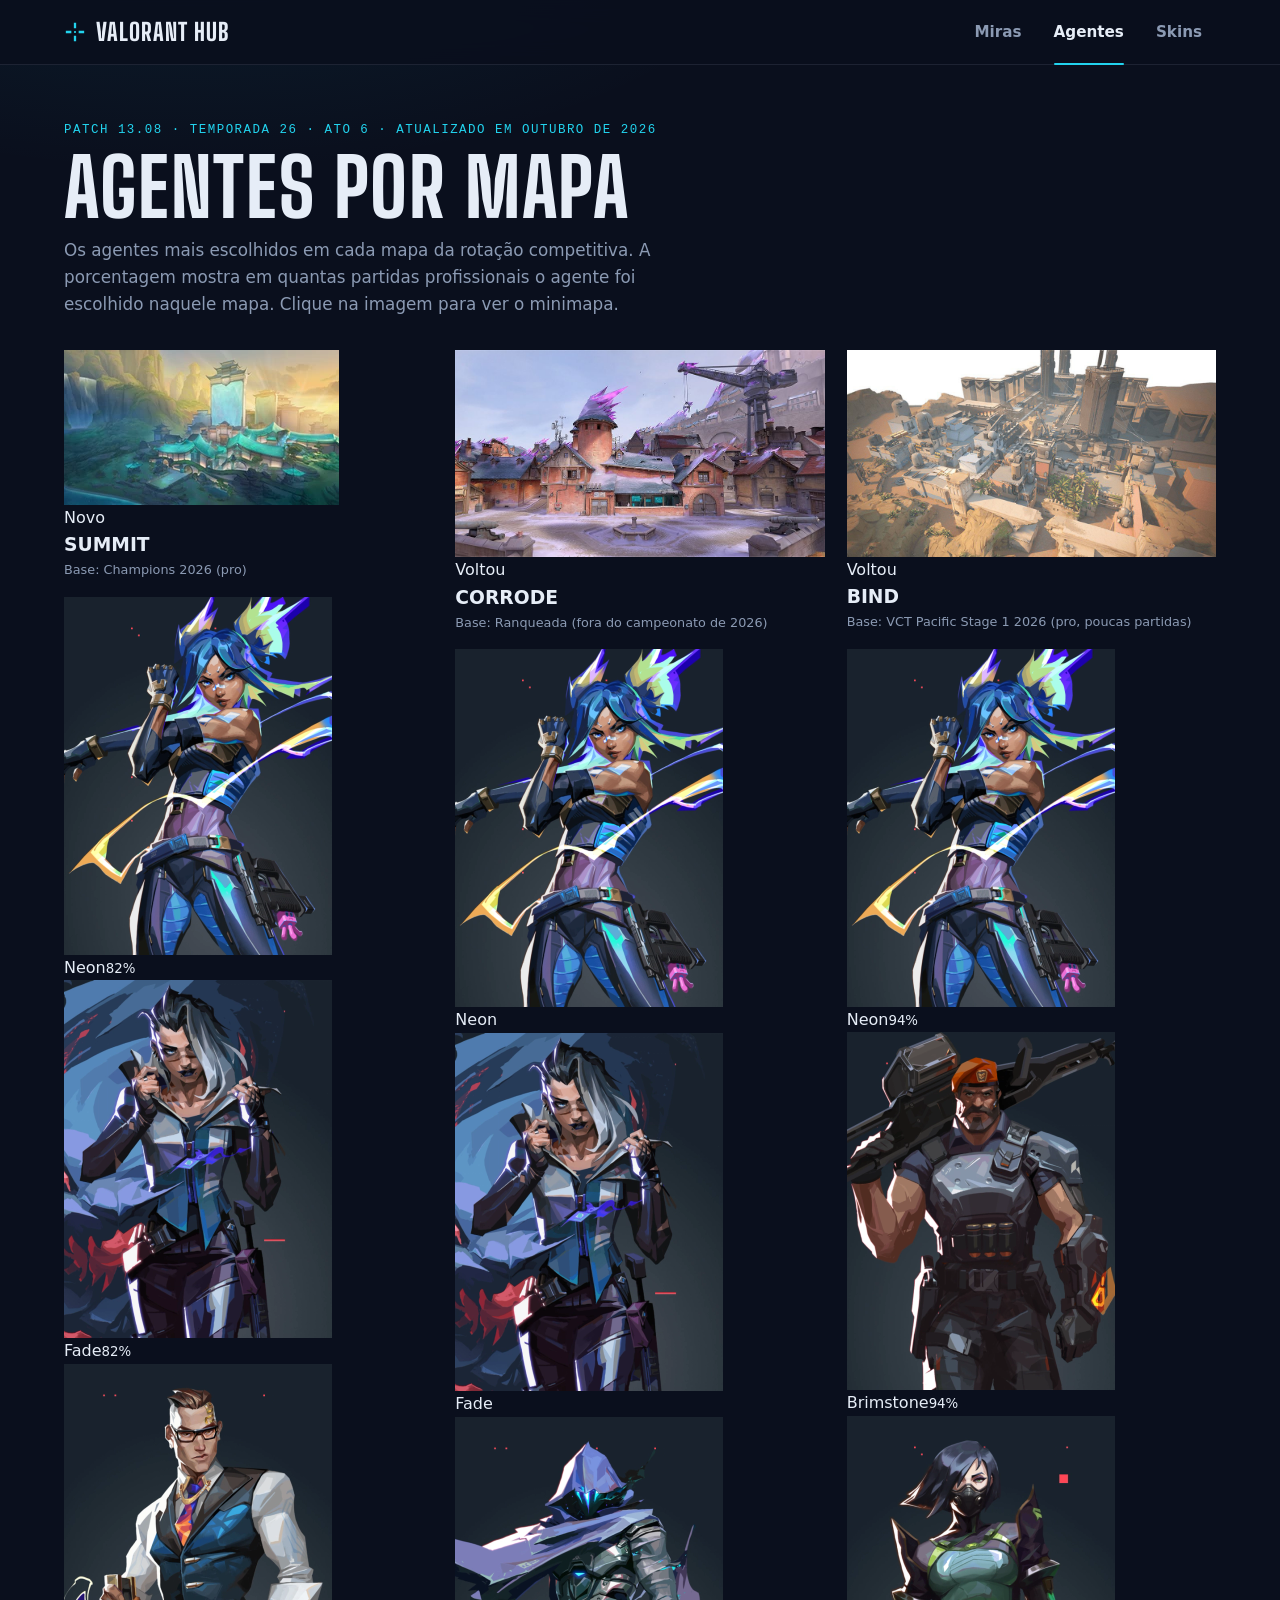
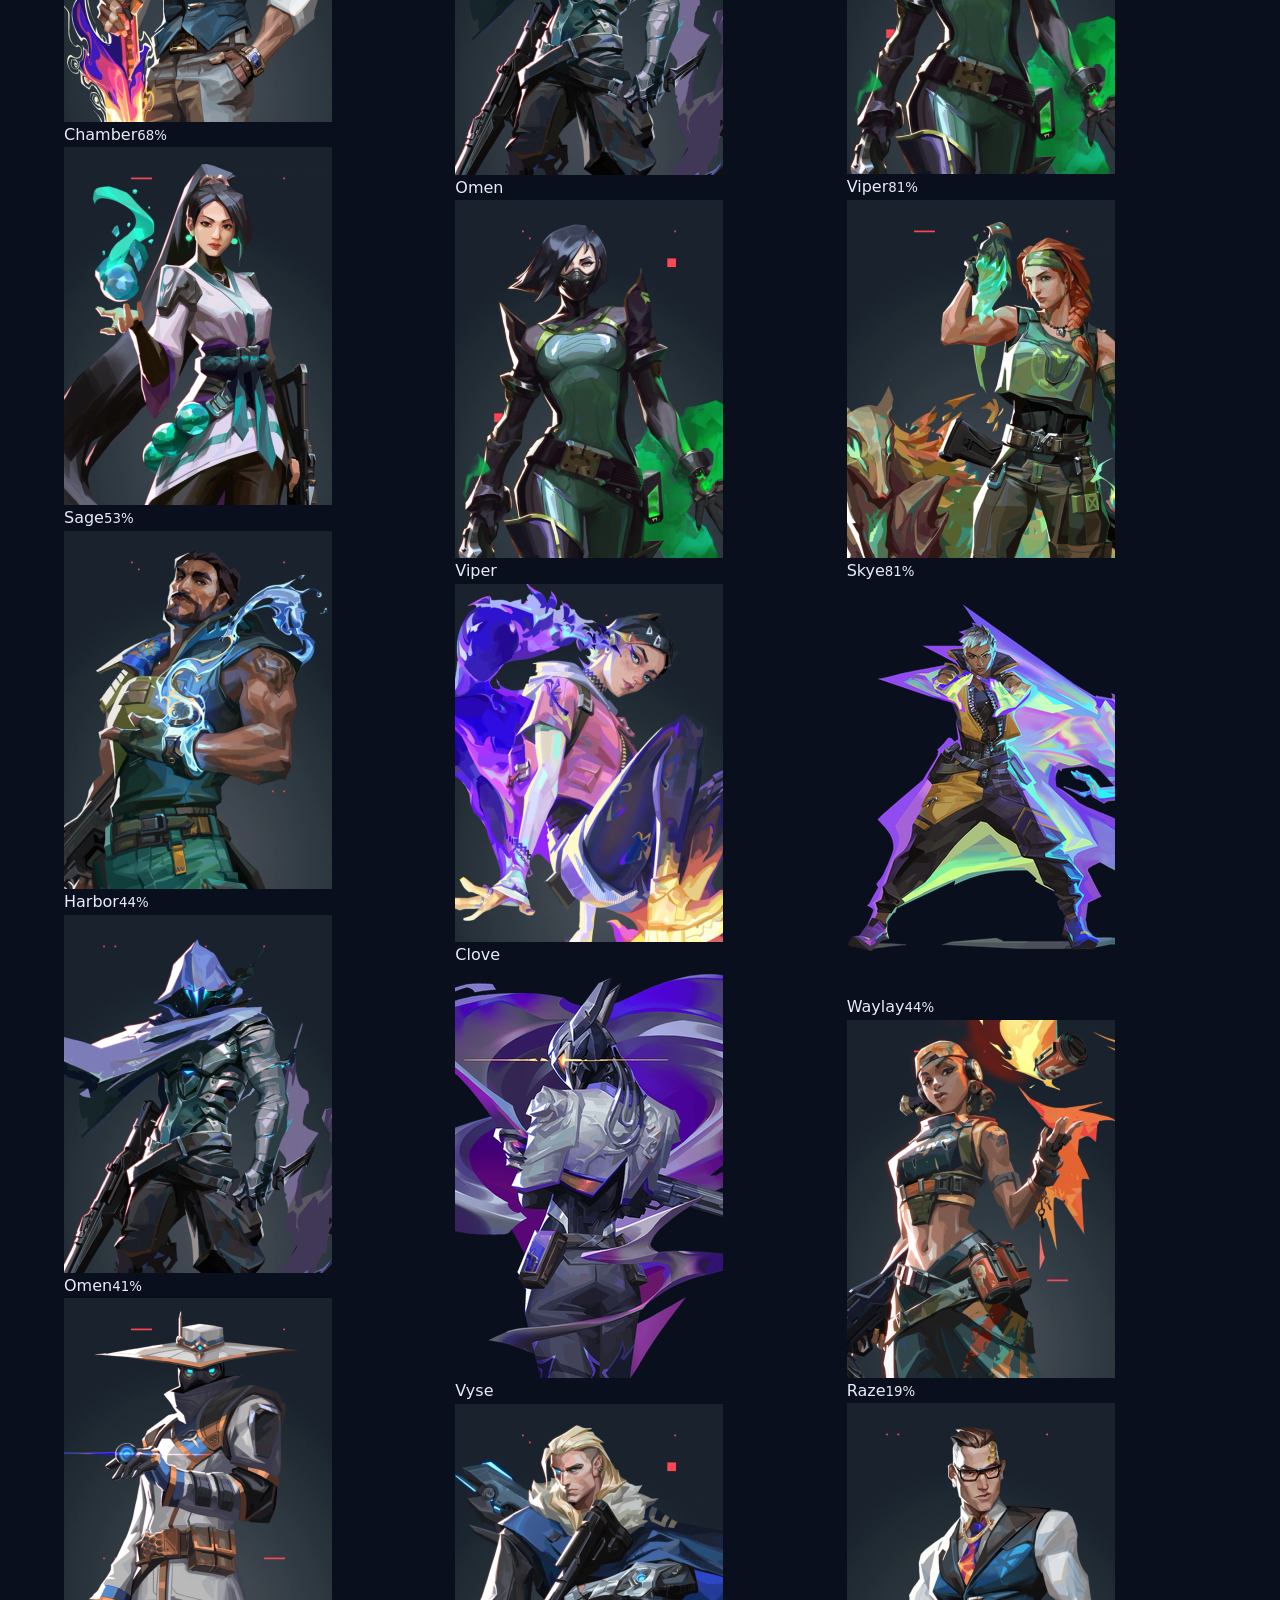
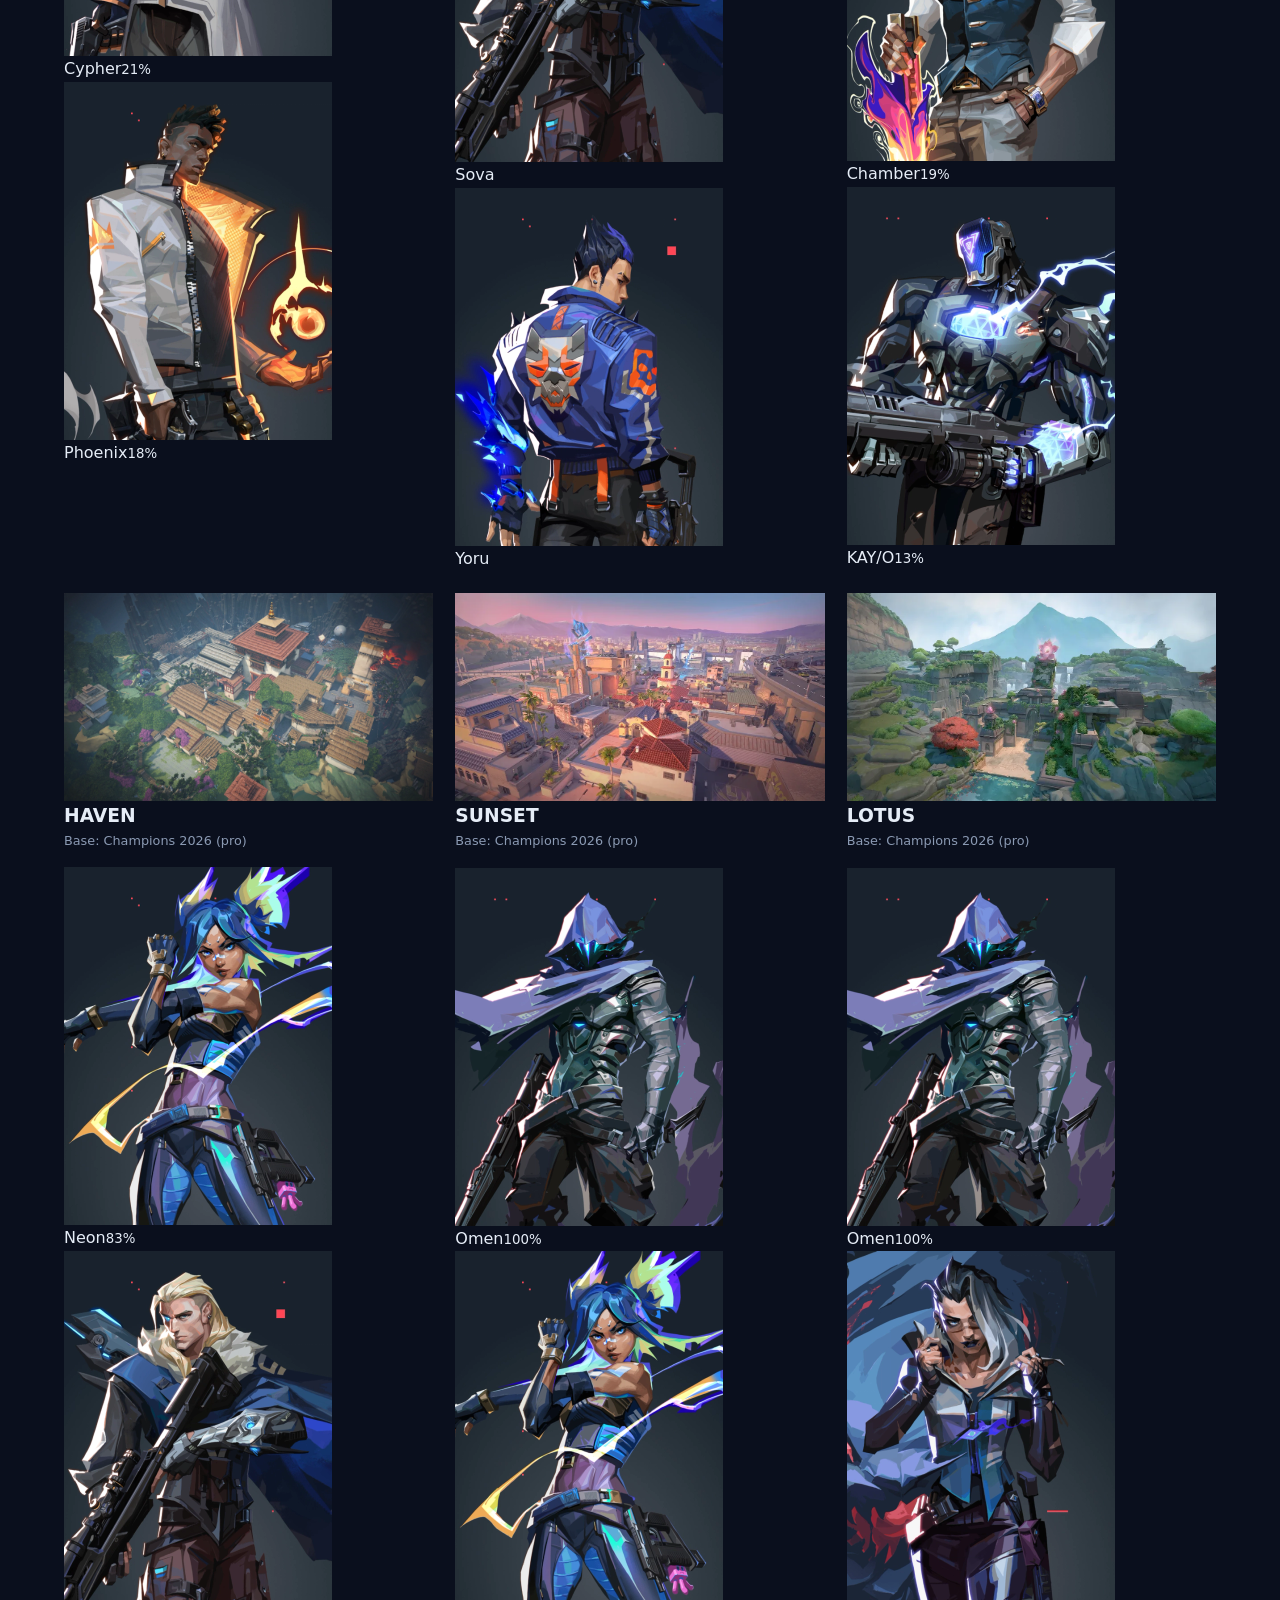
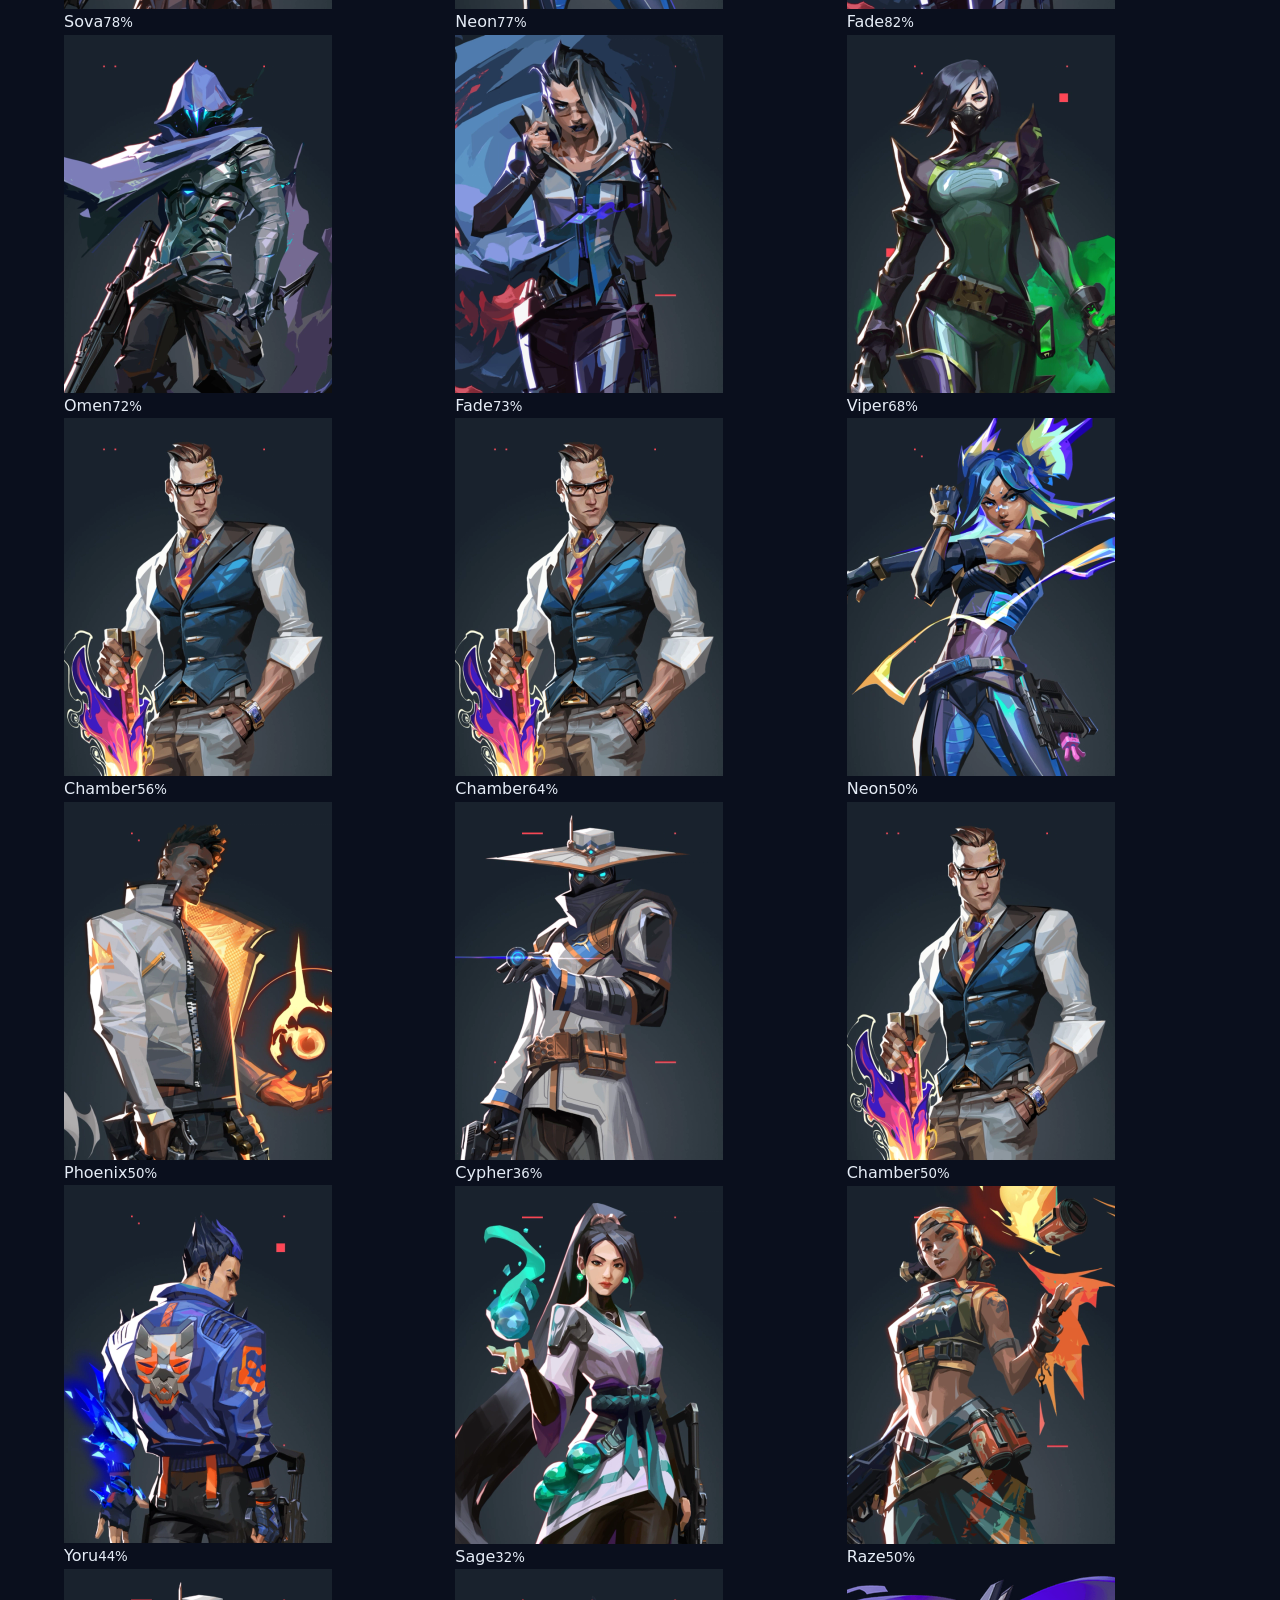
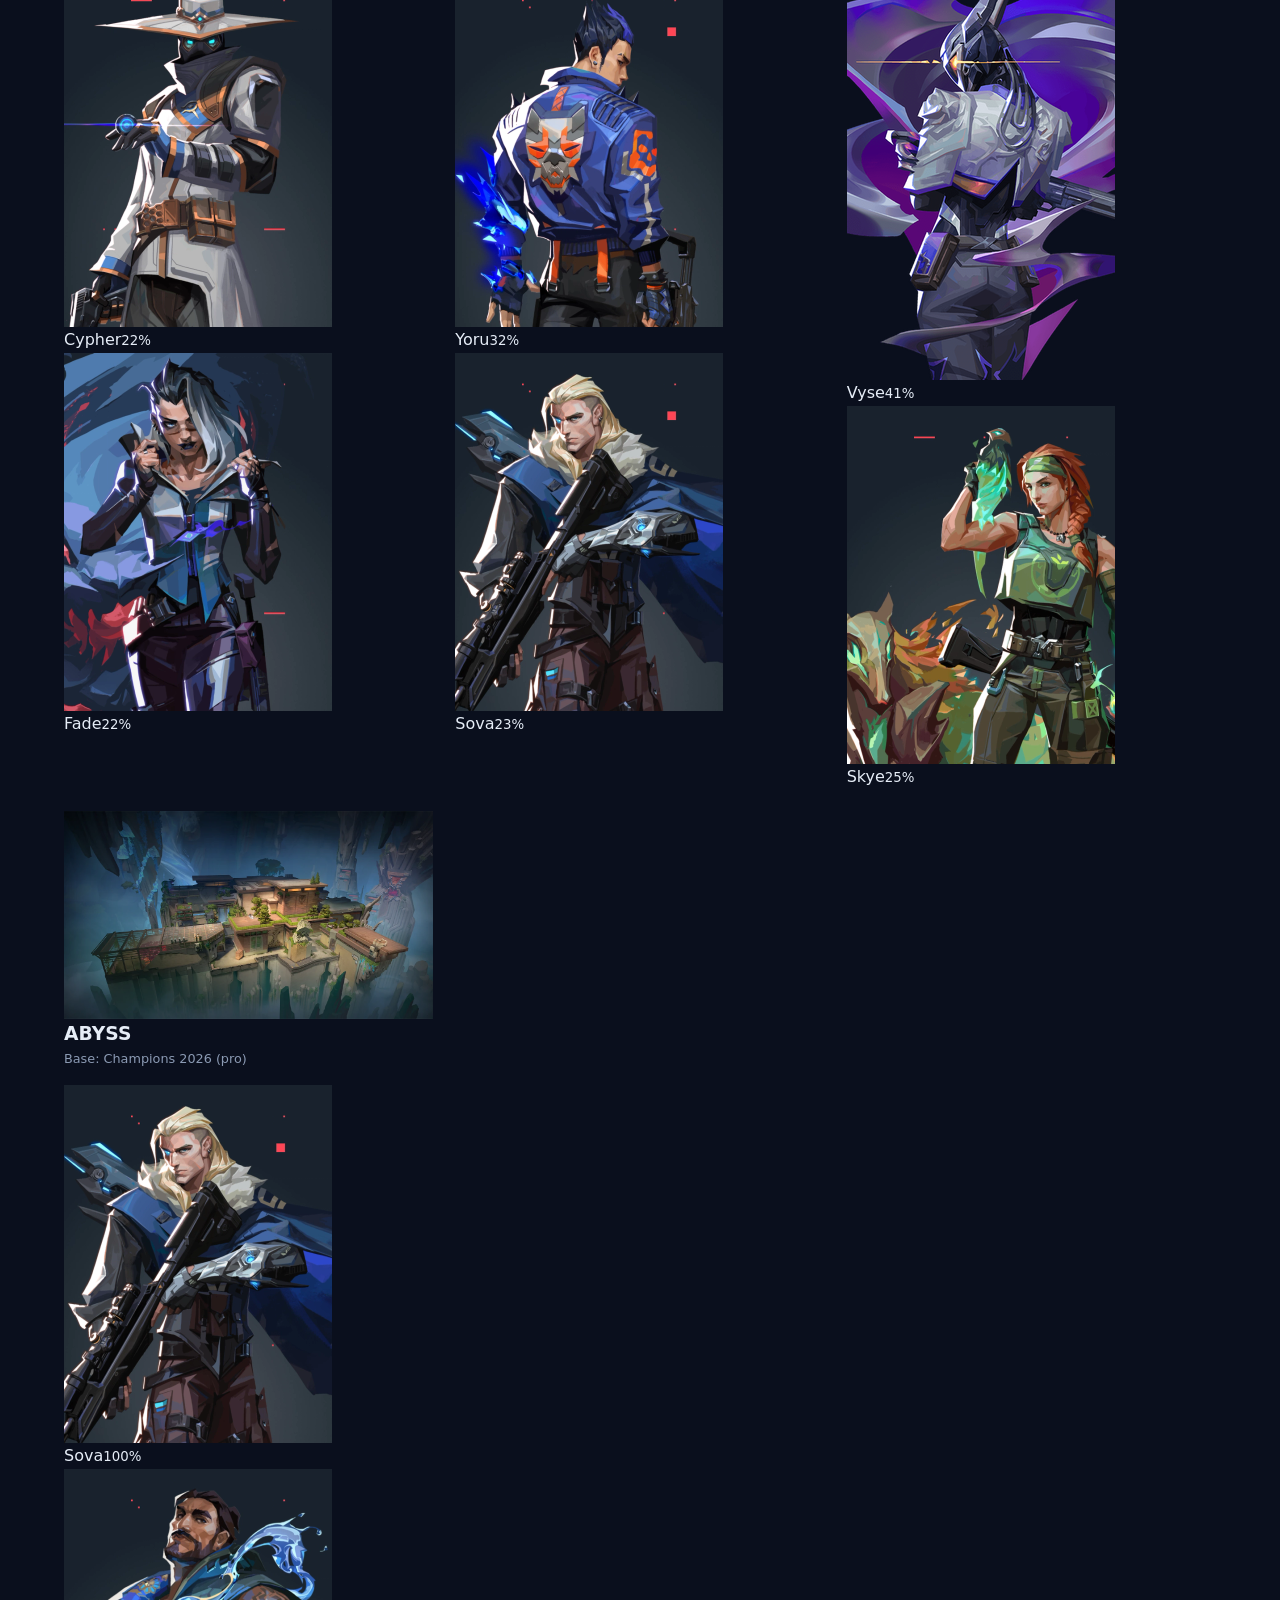
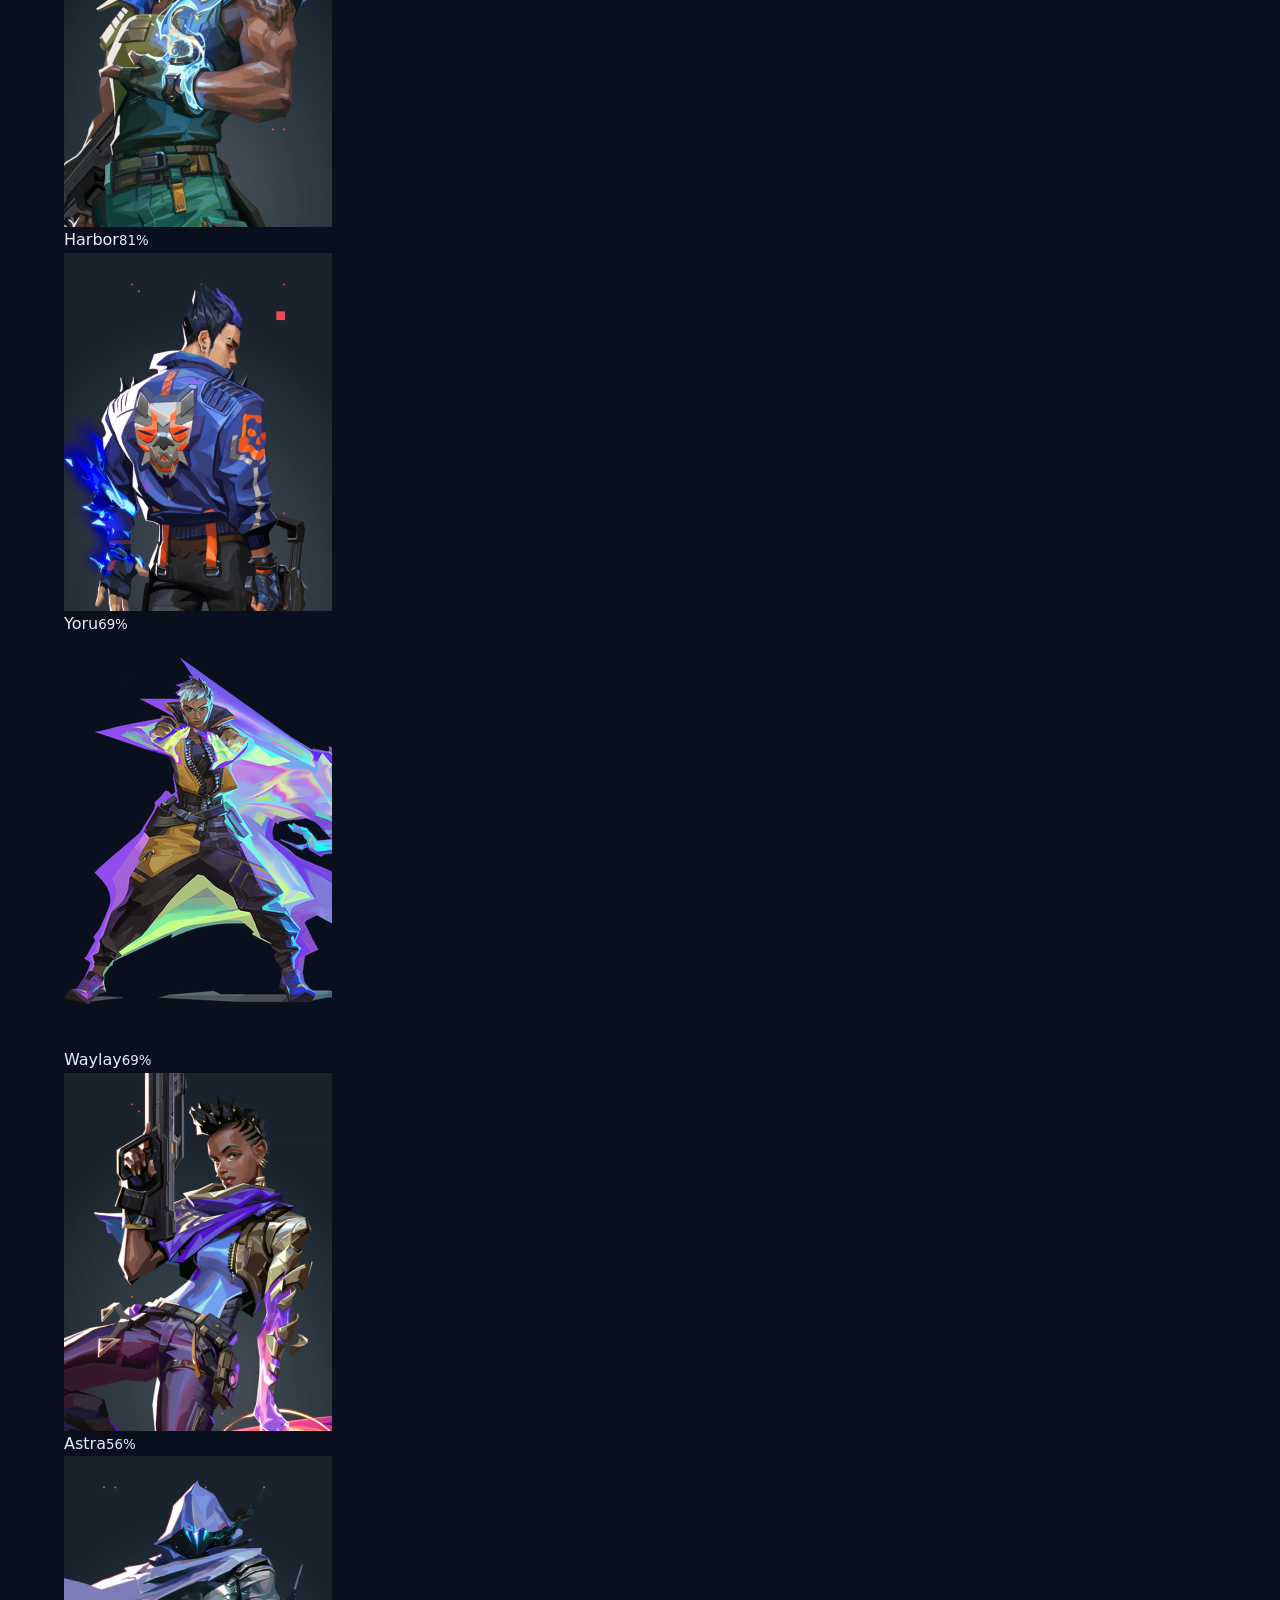
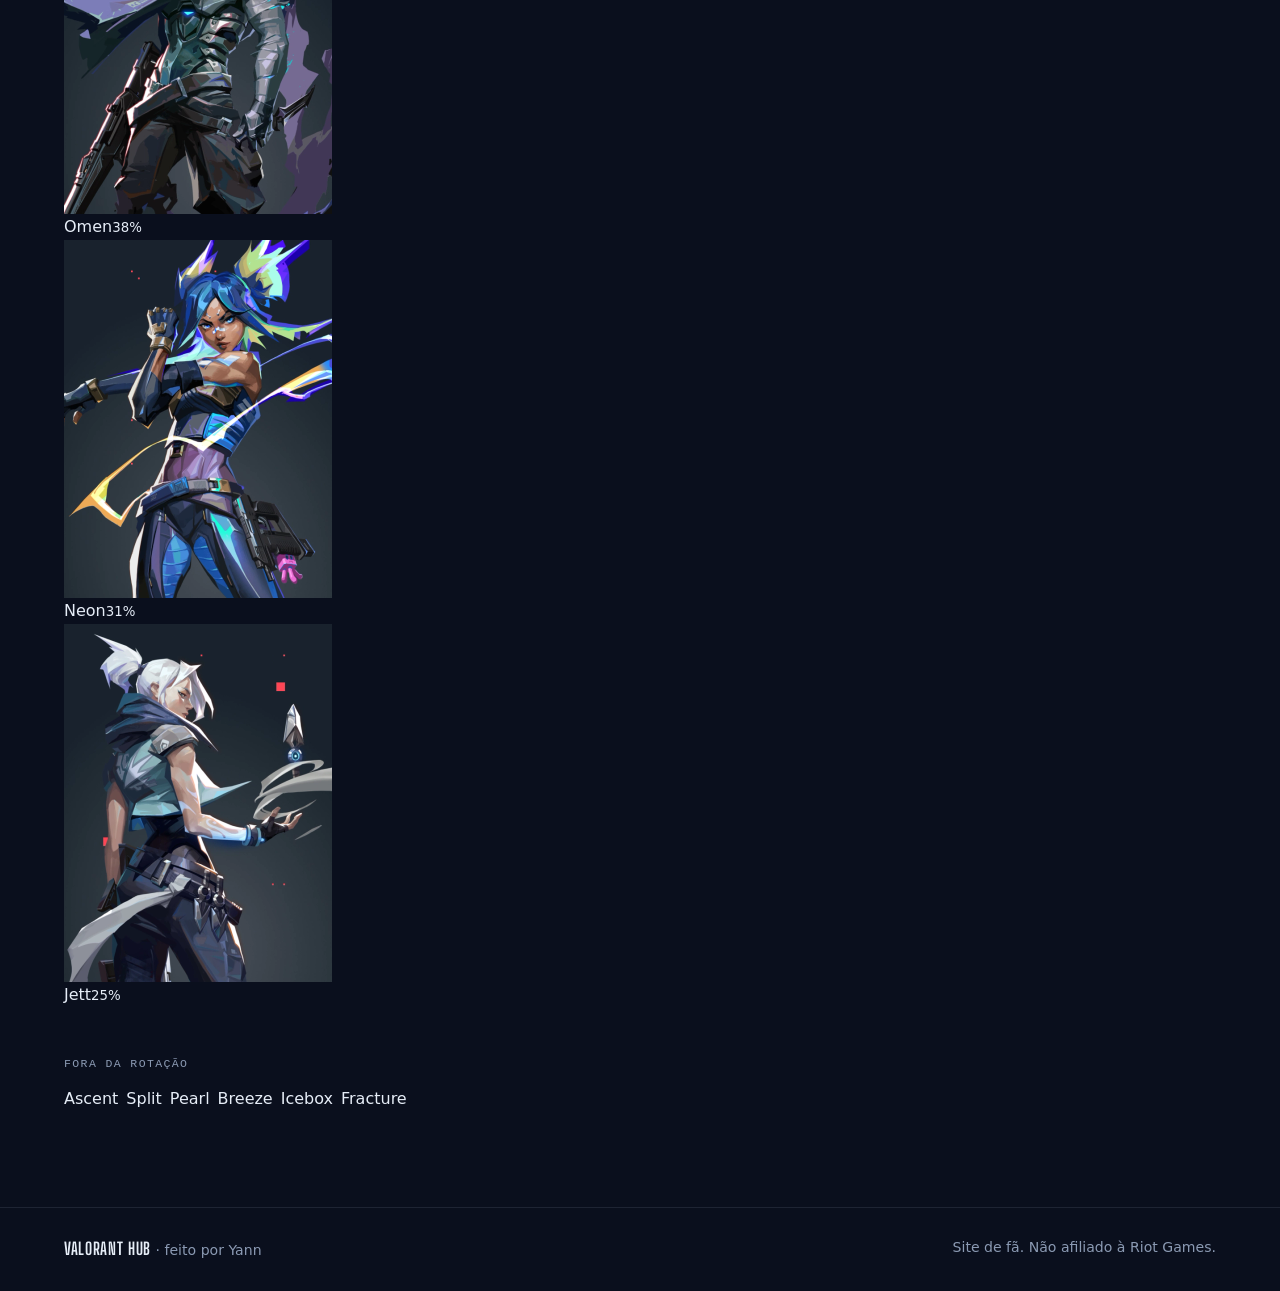
==== commit cc4f1a30: "Rascunho: mapas com imagens certas e locais - Sunset e Lotus: fotos trocadas pelas telas de carregam" ====
--- a/agentes.html
+++ b/agentes.html
@@ -6,7 +6,7 @@
     <meta name="viewport" content="width=device-width, initial-scale=1.0">
     <title>Agentes por mapa · Valorant Hub</title>
     <meta name="description" content="Os agentes mais escolhidos em cada mapa da rotação competitiva do Valorant.">
-    <link rel="stylesheet" href="style.css?v=7">
+    <link rel="stylesheet" href="style.css?v=8">
 </head>
 
 <body>
@@ -59,6 +59,7 @@
                 aria-label="Fechar minimapa">✕</button>
             <h2 id="mapTitle">Mapa</h2>
             <img id="mapImage" src="" alt="Minimapa">
+            <p class="modal-aviso" id="mapAviso" hidden>O minimapa não carregou. Tente de novo mais tarde.</p>
         </div>
     </div>
 
@@ -70,9 +71,9 @@
         </div>
     </footer>
 
-    <script src="script.js?v=7"></script>
-    <script src="mapas-data.js?v=7"></script>
-    <script src="agentes.js?v=7"></script>
+    <script src="script.js?v=8"></script>
+    <script src="mapas-data.js?v=8"></script>
+    <script src="agentes.js?v=8"></script>
 </body>
 
 </html>
--- a/style.css
+++ b/style.css
@@ -520,6 +520,14 @@
     max-height: 70vh;
     object-fit: contain;
     border-radius: var(--raio-pequeno);
+}
+
+.modal-aviso {
+    padding: 64px 16px;
+    font-family: var(--fonte-mono);
+    font-size: 0.9rem;
+    text-align: center;
+    color: var(--cor-suave);
 }
 
 .modal-fechar {
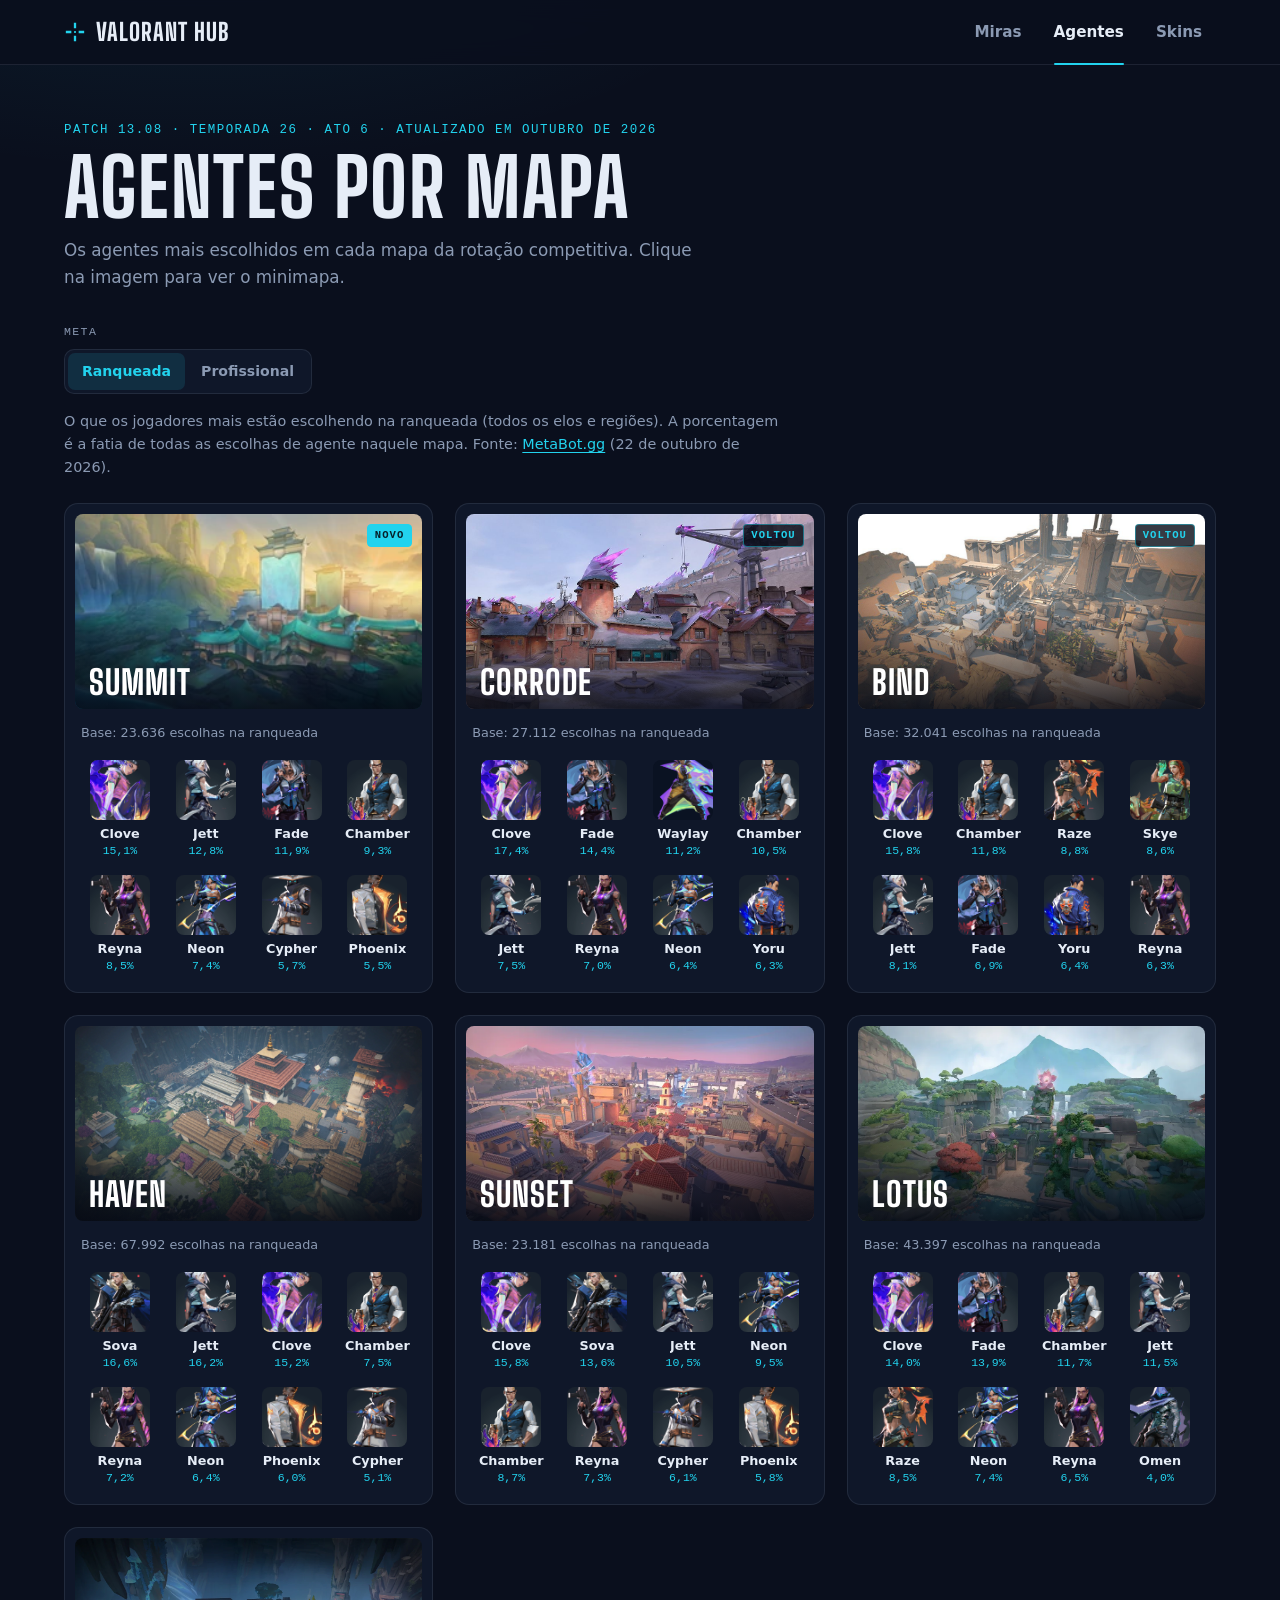
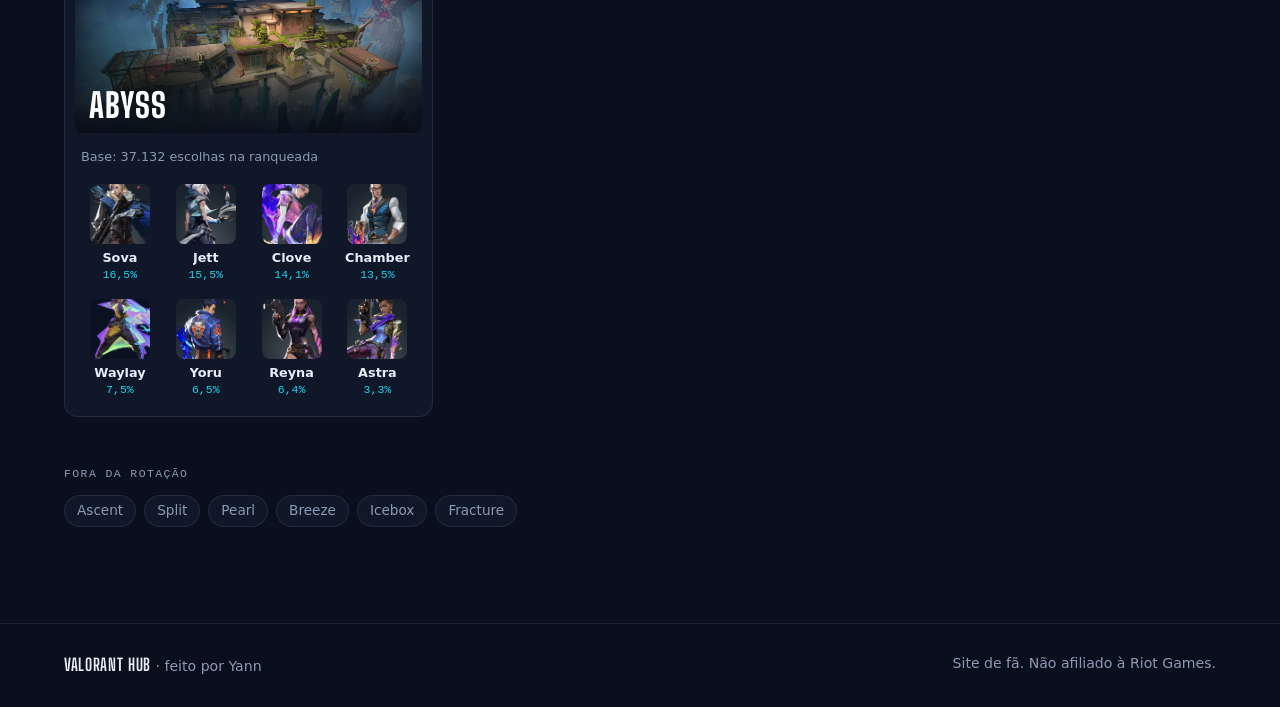
==== commit e16219c7: "Rascunho: meta da ranqueada por mapa (padrão) + seletor - cada mapa mostra os 8 agentes mais escolhi" ====
--- a/agentes.html
+++ b/agentes.html
@@ -6,7 +6,7 @@
     <meta name="viewport" content="width=device-width, initial-scale=1.0">
     <title>Agentes por mapa · Valorant Hub</title>
     <meta name="description" content="Os agentes mais escolhidos em cada mapa da rotação competitiva do Valorant.">
-    <link rel="stylesheet" href="style.css?v=8">
+    <link rel="stylesheet" href="style.css?v=10">
 </head>
 
 <body>
@@ -35,13 +35,21 @@
             <div class="container">
                 <p class="pagina-rotulo" id="rotacao-info">Rotação competitiva</p>
                 <h1>Agentes por mapa</h1>
-                <p class="pagina-descricao">Os agentes mais escolhidos em cada mapa da rotação competitiva. A
-                    porcentagem mostra em quantas partidas profissionais o agente foi escolhido naquele mapa. Clique
-                    na imagem para ver o minimapa.</p>
+                <p class="pagina-descricao">Os agentes mais escolhidos em cada mapa da rotação competitiva.
+                    Clique na imagem para ver o minimapa.</p>
             </div>
         </section>
 
         <section class="container">
+            <!-- Escolher de onde vem o meta (botões criados pelo agentes.js a partir de METAS) -->
+            <div class="barra">
+                <div class="controle">
+                    <span class="rotulo">Meta</span>
+                    <div class="segmentos" id="opcoes-meta"></div>
+                </div>
+            </div>
+            <p class="meta-legenda" id="meta-legenda"></p>
+
             <!-- Os cards são criados pelo agentes.js a partir do mapas-data.js -->
             <div class="grade" id="mapas-grid"></div>
 
@@ -71,9 +79,9 @@
         </div>
     </footer>
 
-    <script src="script.js?v=8"></script>
-    <script src="mapas-data.js?v=8"></script>
-    <script src="agentes.js?v=8"></script>
+    <script src="script.js?v=10"></script>
+    <script src="mapas-data.js?v=10"></script>
+    <script src="agentes.js?v=10"></script>
 </body>
 
 </html>
--- a/style.css
+++ b/style.css
@@ -1126,6 +1126,20 @@
     color: var(--cor-destaque);
 }
 
+/* Explicação da porcentagem, embaixo do seletor "Meta" */
+.meta-legenda {
+    max-width: 720px;
+    margin: -8px 0 24px;
+    font-size: 0.9rem;
+    color: var(--cor-suave);
+}
+
+.meta-legenda a {
+    color: var(--cor-destaque);
+    text-decoration: underline;
+    text-underline-offset: 3px;
+}
+
 .fora-rotacao {
     display: flex;
     flex-direction: column;
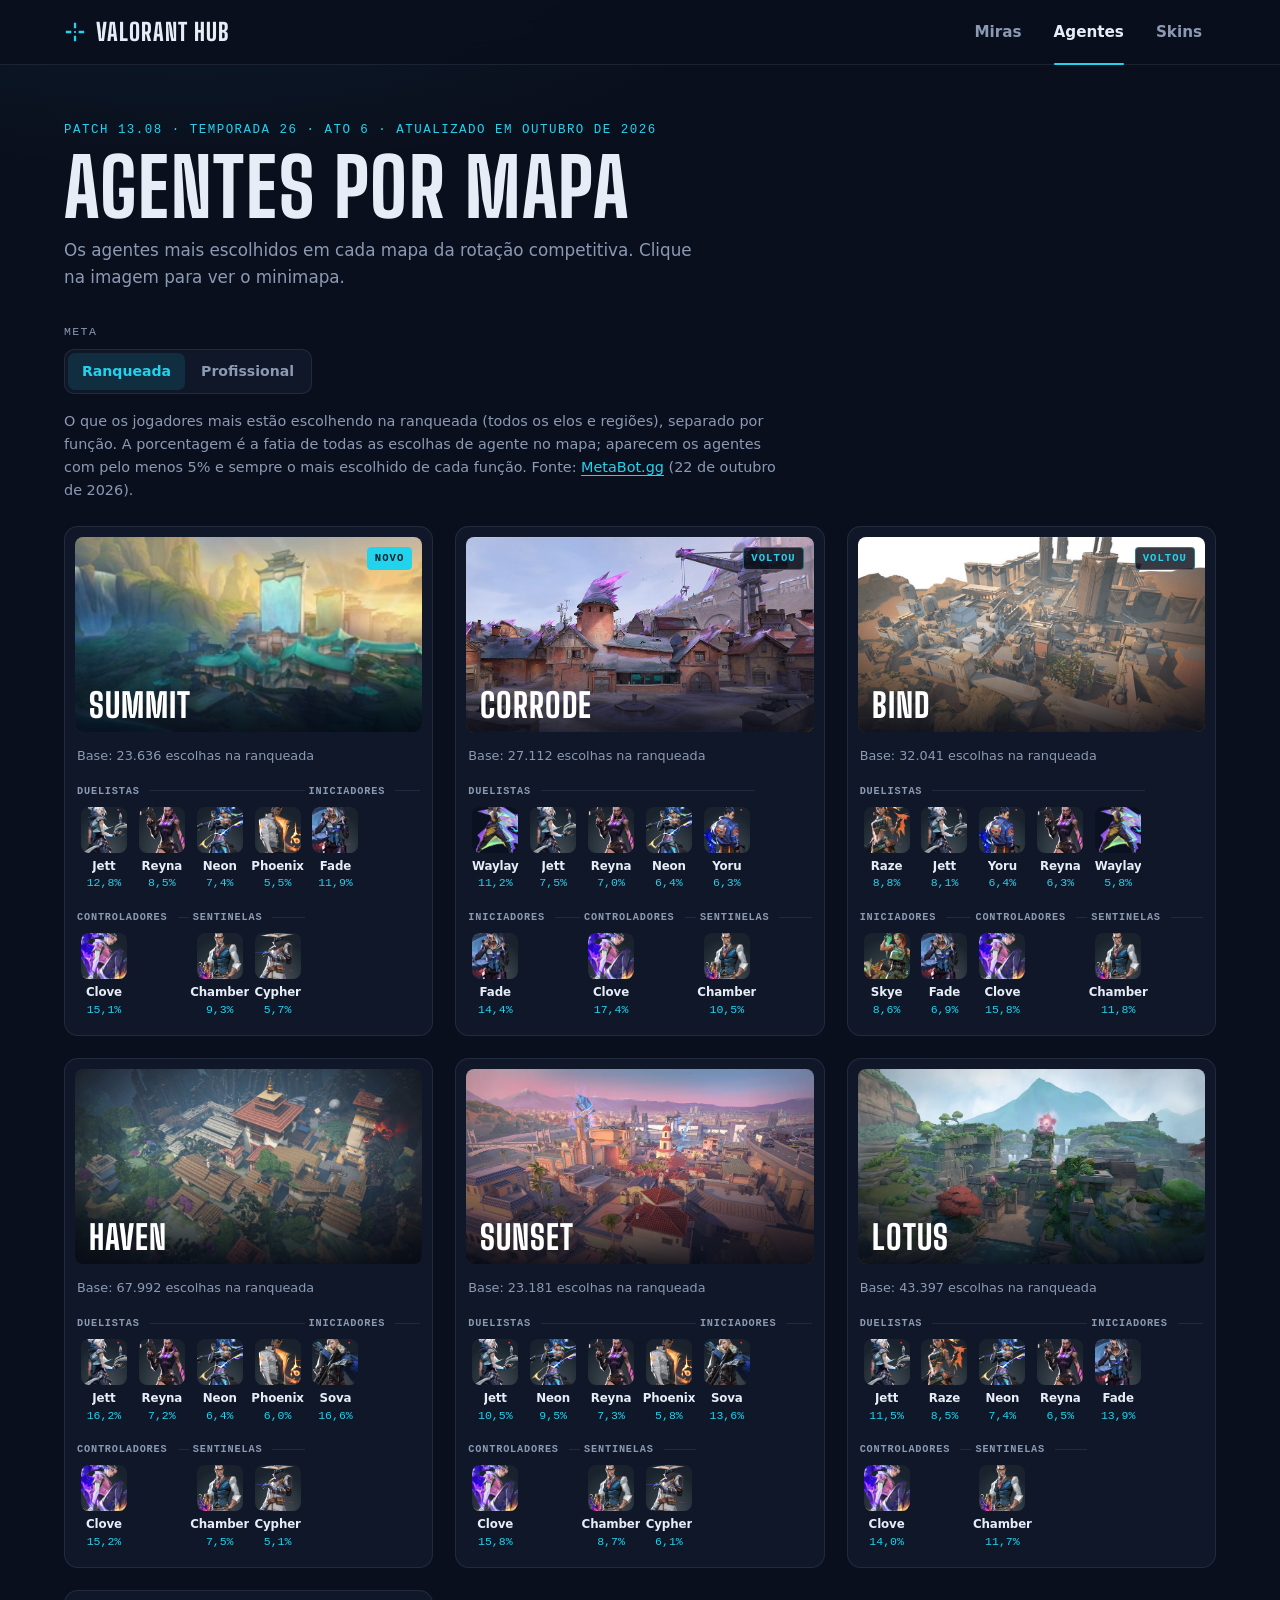
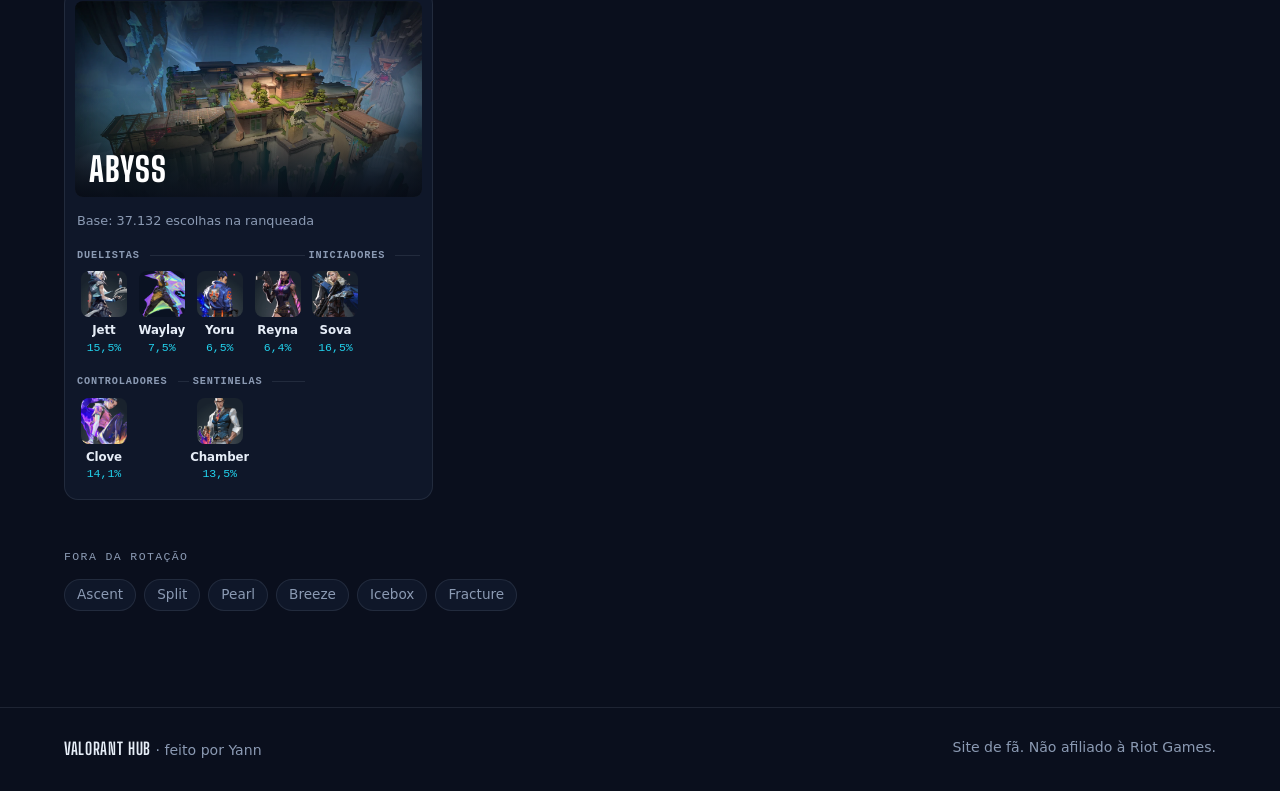
==== commit 67152367: "Rascunho: meta dos agentes separado por função, sem número fixo - cada mapa mostra os agentes agrupa" ====
--- a/agentes.html
+++ b/agentes.html
@@ -6,7 +6,7 @@
     <meta name="viewport" content="width=device-width, initial-scale=1.0">
     <title>Agentes por mapa · Valorant Hub</title>
     <meta name="description" content="Os agentes mais escolhidos em cada mapa da rotação competitiva do Valorant.">
-    <link rel="stylesheet" href="style.css?v=10">
+    <link rel="stylesheet" href="style.css?v=11">
 </head>
 
 <body>
@@ -79,9 +79,9 @@
         </div>
     </footer>
 
-    <script src="script.js?v=10"></script>
-    <script src="mapas-data.js?v=10"></script>
-    <script src="agentes.js?v=10"></script>
+    <script src="script.js?v=11"></script>
+    <script src="mapas-data.js?v=11"></script>
+    <script src="agentes.js?v=11"></script>
 </body>
 
 </html>
--- a/style.css
+++ b/style.css
@@ -1077,7 +1077,7 @@
 }
 
 .mapa-corpo {
-    padding: 14px 6px 6px;
+    padding: 14px 2px 6px;
 }
 
 .mapa-fonte {
@@ -1086,10 +1086,45 @@
     color: var(--cor-suave);
 }
 
+/* Um bloco por função (Duelistas, Iniciadores...), lado a lado numa grade de 6 colunas.
+   Cada bloco ocupa --colunas colunas (definido no agentes.js). */
 .agentes-lista {
     display: grid;
-    grid-template-columns: repeat(4, minmax(0, 1fr));
-    gap: 14px 8px;
+    grid-template-columns: repeat(6, minmax(0, 1fr));
+    gap: 16px 4px;
+}
+
+.funcao-grupo {
+    grid-column: span var(--colunas, 2);
+    min-width: 0;
+}
+
+.funcao-titulo {
+    display: flex;
+    align-items: center;
+    gap: 10px;
+    margin-bottom: 8px;
+    font-family: var(--fonte-mono);
+    font-size: 0.64rem;
+    font-weight: 600;
+    letter-spacing: 0.08em;
+    white-space: nowrap;
+    text-transform: uppercase;
+    color: var(--cor-suave);
+}
+
+/* linha fina depois do nome da função */
+.funcao-titulo::after {
+    content: '';
+    flex: 1;
+    height: 1px;
+    background: var(--cor-linha);
+}
+
+.funcao-agentes {
+    display: grid;
+    grid-template-columns: repeat(var(--colunas, 2), minmax(0, 1fr));
+    gap: 12px 4px;
 }
 
 .agente {
@@ -1102,7 +1137,7 @@
 
 .agente img {
     width: 100%;
-    max-width: 60px;
+    max-width: 46px;
     aspect-ratio: 1 / 1;
     object-fit: cover;
     margin-bottom: 6px;
@@ -1111,9 +1146,12 @@
 }
 
 .agente-nome {
-    max-width: 100%;
+    /* pode usar 4px de cada lado (o espaço entre colunas) para nomes longos como "Brimstone" */
+    max-width: calc(100% + 8px);
+    margin-inline: -4px;
     overflow: hidden;
-    font-size: 0.8rem;
+    font-size: 0.74rem;
+    letter-spacing: -0.01em;
     font-weight: 600;
     line-height: 1.3;
     white-space: nowrap;
@@ -1312,6 +1350,13 @@
     }
 }
 
+/* celulares bem estreitos: nome do agente um pouco menor para caber "Brimstone" */
+@media (max-width: 380px) {
+    .agente-nome {
+        font-size: 0.68rem;
+    }
+}
+
 /* contorno visível ao navegar com Tab */
 a:focus-visible,
 button:focus-visible {
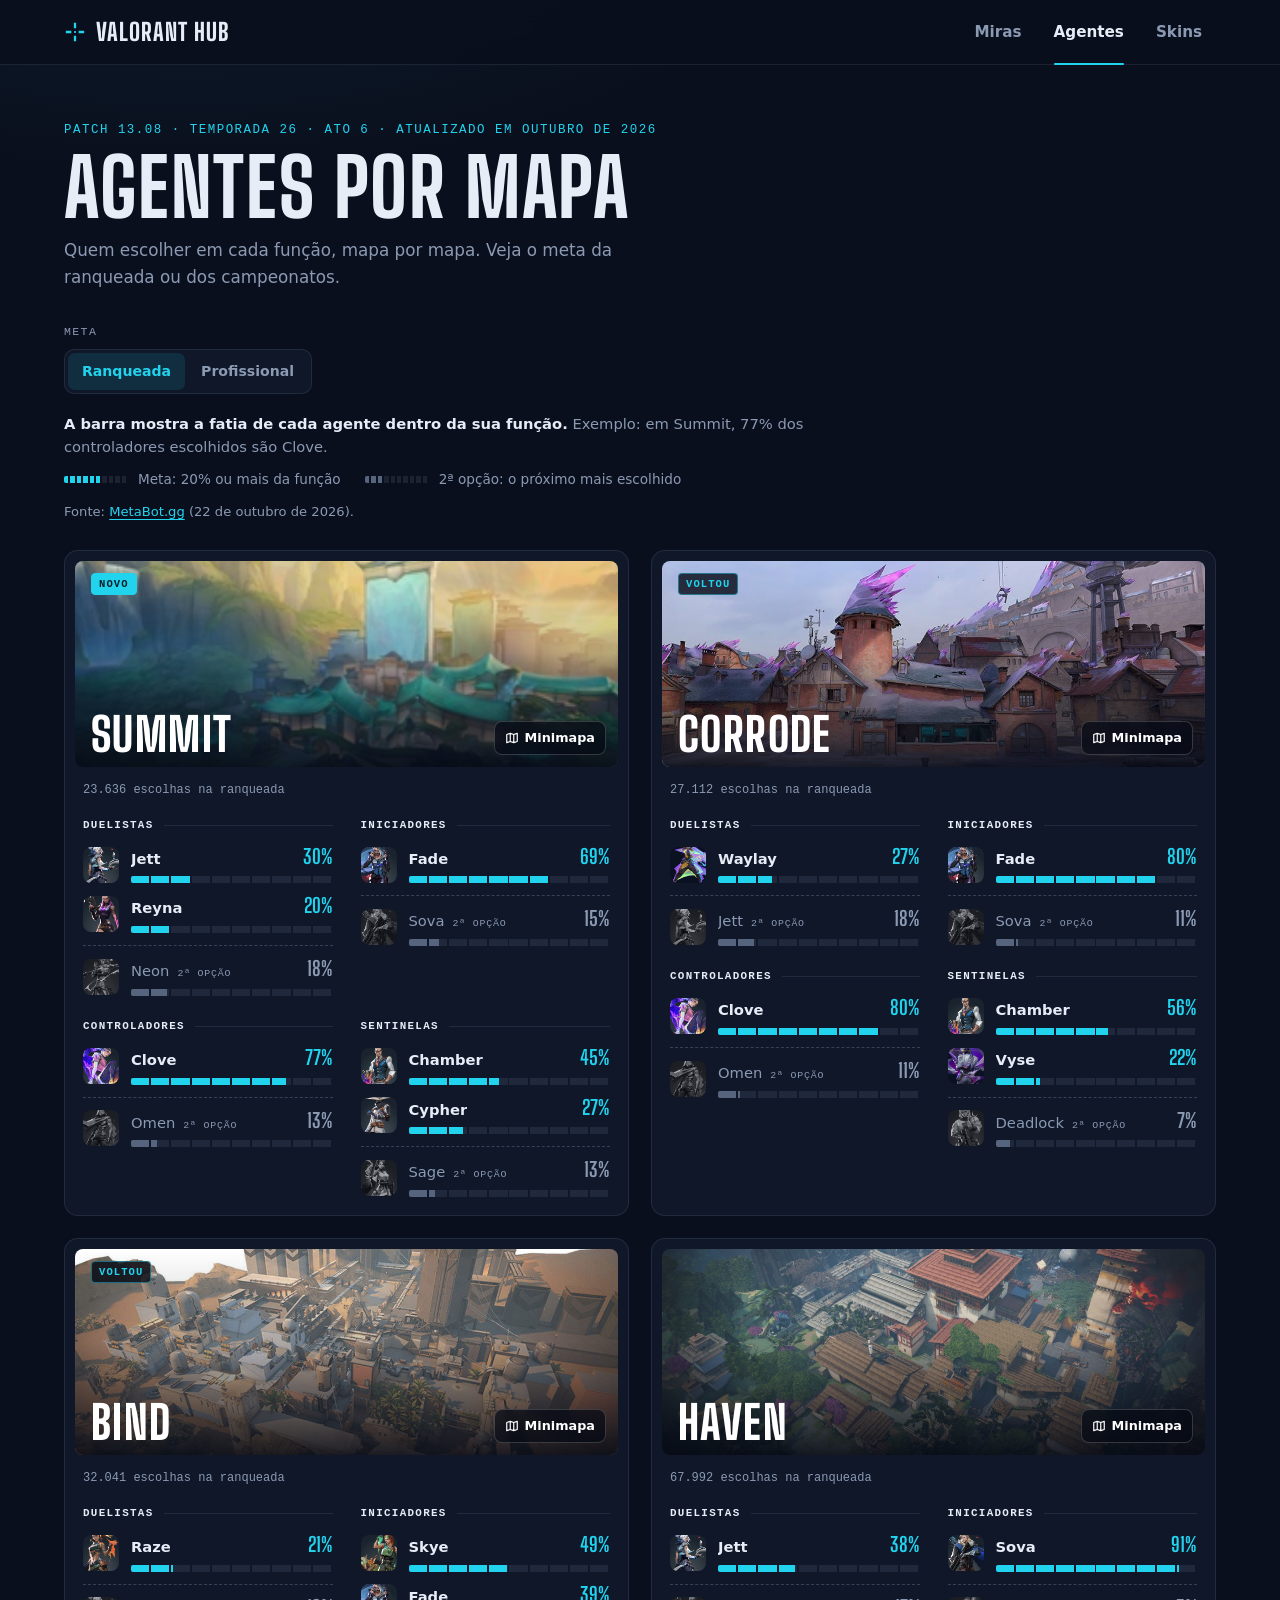
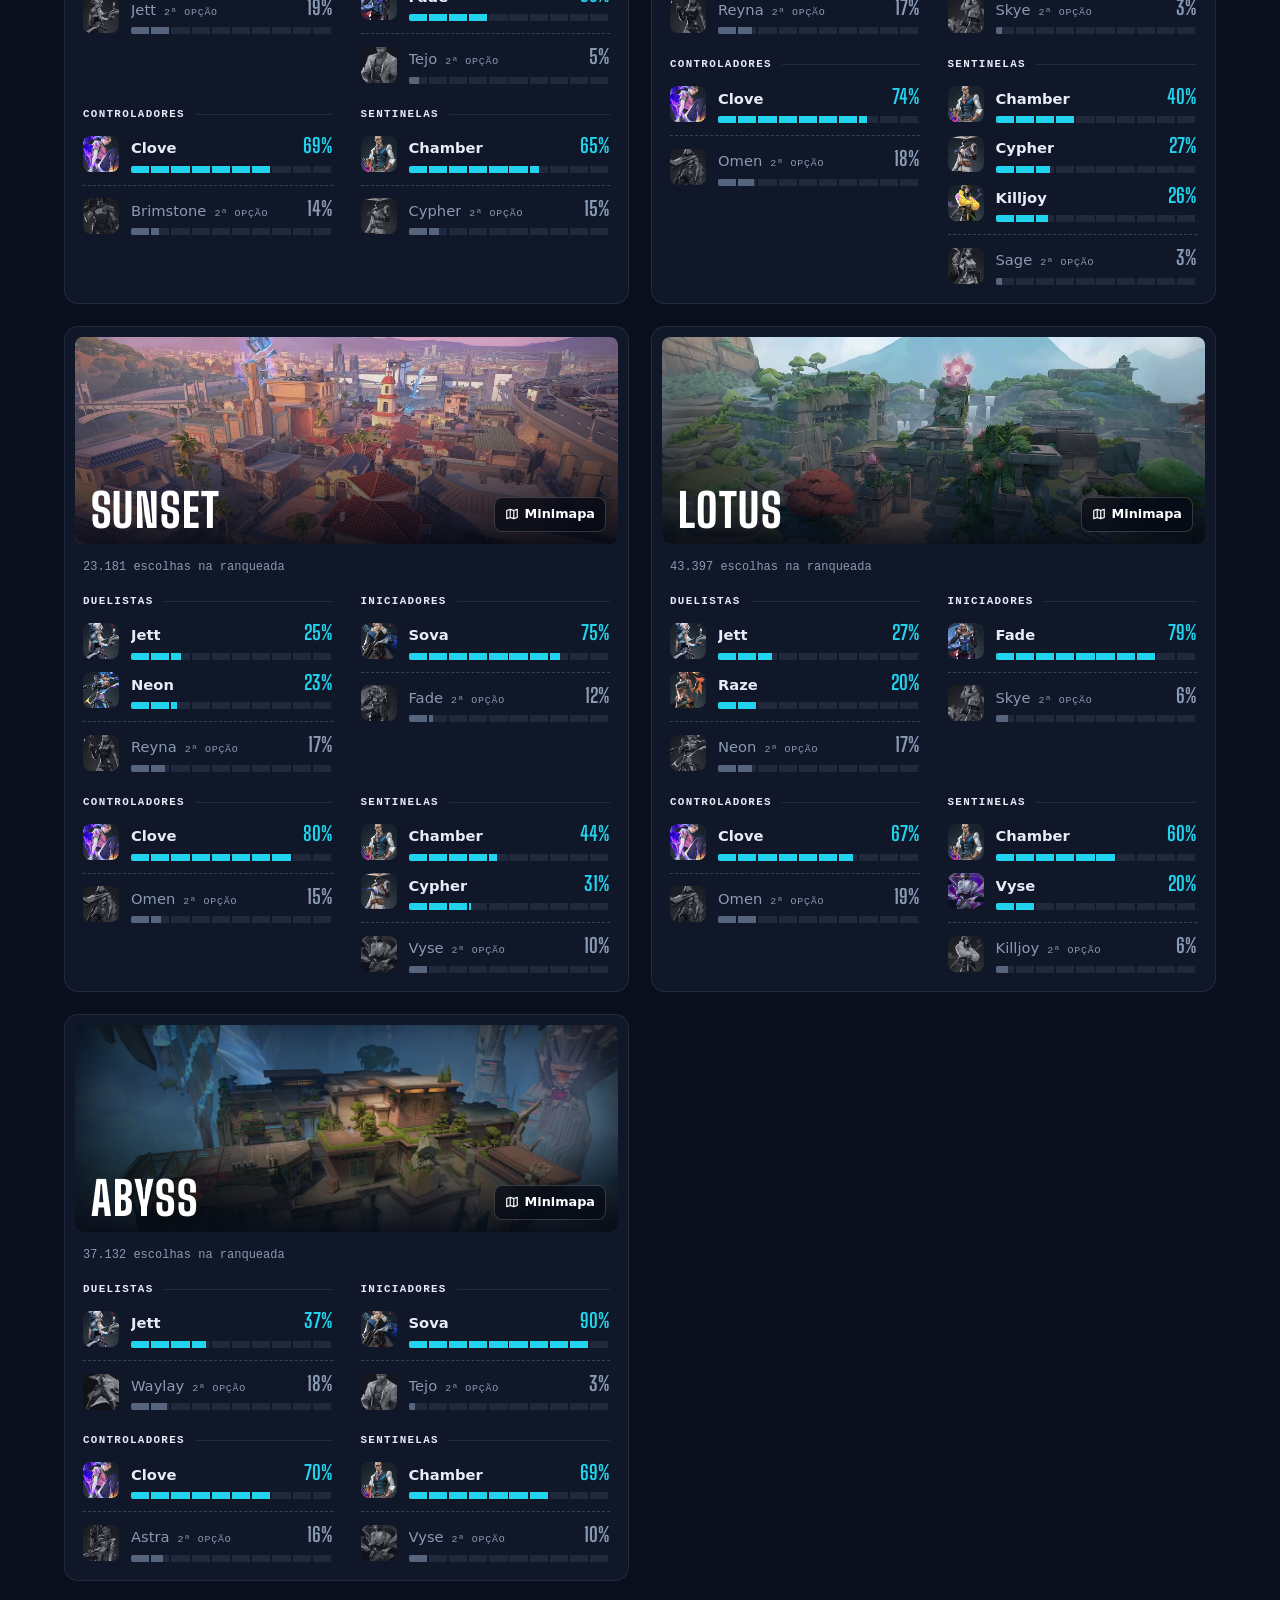
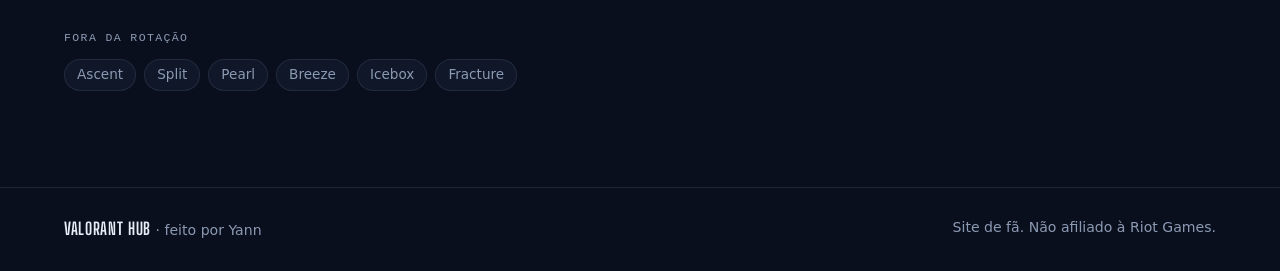
==== commit ef402432: "Rascunho: novo visual do meta por função + 2ª opção - Meta da ranqueada: agentes com 20% ou mais da " ====
--- a/agentes.html
+++ b/agentes.html
@@ -6,7 +6,7 @@
     <meta name="viewport" content="width=device-width, initial-scale=1.0">
     <title>Agentes por mapa · Valorant Hub</title>
     <meta name="description" content="Os agentes mais escolhidos em cada mapa da rotação competitiva do Valorant.">
-    <link rel="stylesheet" href="style.css?v=11">
+    <link rel="stylesheet" href="style.css?v=12">
 </head>
 
 <body>
@@ -35,8 +35,8 @@
             <div class="container">
                 <p class="pagina-rotulo" id="rotacao-info">Rotação competitiva</p>
                 <h1>Agentes por mapa</h1>
-                <p class="pagina-descricao">Os agentes mais escolhidos em cada mapa da rotação competitiva.
-                    Clique na imagem para ver o minimapa.</p>
+                <p class="pagina-descricao">Quem escolher em cada função, mapa por mapa. Veja o meta da
+                    ranqueada ou dos campeonatos.</p>
             </div>
         </section>
 
@@ -48,10 +48,11 @@
                     <div class="segmentos" id="opcoes-meta"></div>
                 </div>
             </div>
-            <p class="meta-legenda" id="meta-legenda"></p>
+            <!-- Como ler as barras (texto e exemplo montados pelo agentes.js) -->
+            <div class="meta-legenda" id="meta-legenda"></div>
 
             <!-- Os cards são criados pelo agentes.js a partir do mapas-data.js -->
-            <div class="grade" id="mapas-grid"></div>
+            <div class="grade-mapas" id="mapas-grid"></div>
 
             <div class="fora-rotacao">
                 <span class="rotulo">Fora da rotação</span>
@@ -79,9 +80,9 @@
         </div>
     </footer>
 
-    <script src="script.js?v=11"></script>
-    <script src="mapas-data.js?v=11"></script>
-    <script src="agentes.js?v=11"></script>
+    <script src="script.js?v=12"></script>
+    <script src="mapas-data.js?v=12"></script>
+    <script src="agentes.js?v=12"></script>
 </body>
 
 </html>
--- a/style.css
+++ b/style.css
@@ -987,57 +987,111 @@
    7. PÁGINA AGENTES
    ========================================================= */
 
+:root {
+    --carga-meta: var(--cor-destaque);
+    --carga-segunda: #56647e;
+    --carga-vazia: rgba(148, 163, 184, 0.13);
+}
+
+/* ---------- Legenda: como ler as barras ---------- */
+
+.meta-legenda {
+    display: flex;
+    flex-direction: column;
+    gap: 10px;
+    max-width: 760px;
+    margin: -6px 0 28px;
+    font-size: 0.92rem;
+    color: var(--cor-suave);
+}
+
+.meta-legenda strong {
+    font-weight: 600;
+    color: var(--cor-texto);
+}
+
+.legenda-amostras {
+    display: flex;
+    flex-wrap: wrap;
+    gap: 8px 24px;
+    font-size: 0.85rem;
+}
+
+.legenda-amostra {
+    display: inline-flex;
+    align-items: center;
+    gap: 10px;
+}
+
+.legenda-amostra .carga {
+    width: 64px;
+}
+
+.legenda-fonte {
+    font-size: 0.82rem;
+}
+
+.legenda-fonte a {
+    color: var(--cor-destaque);
+    text-decoration: underline;
+    text-underline-offset: 3px;
+}
+
+/* ---------- Grade: 2 mapas por linha ---------- */
+
+.grade-mapas {
+    display: grid;
+    grid-template-columns: repeat(2, minmax(0, 1fr));
+    gap: 22px;
+}
+
+/* ---------- Card do mapa ---------- */
+
 .mapa-card {
     display: flex;
     flex-direction: column;
     padding: 10px;
 }
 
-/* a imagem é um botão: abre o minimapa (funciona com teclado também) */
-.mapa-imagem {
+/* o fundo não muda no hover: as barras usam a cor do painel para "cortar" os segmentos */
+.mapa-card:hover {
+    background: var(--cor-painel);
+}
+
+.mapa-capa {
     position: relative;
-    display: block;
-    width: 100%;
-    aspect-ratio: 16 / 9;
+    aspect-ratio: 21 / 8;
     overflow: hidden;
-    padding: 0;
     background: linear-gradient(135deg, #1e293b, #312e81);
-    border: 0;
     border-radius: var(--raio-pequeno);
-    cursor: pointer;
-}
-
-.mapa-imagem img {
+}
+
+.mapa-capa img {
     width: 100%;
     height: 100%;
     object-fit: cover;
-    transition: transform 0.4s ease;
-}
-
-.mapa-card:hover .mapa-imagem img {
-    transform: scale(1.04);
-}
-
-/* imagem que não carregou: fica só o fundo com o nome */
-.mapa-imagem.sem-imagem img {
+}
+
+.mapa-capa.sem-imagem img {
     visibility: hidden;
 }
 
-.mapa-imagem::after {
+/* escurece embaixo para o nome ficar legível */
+.mapa-capa::after {
     content: '';
     position: absolute;
     inset: 0;
-    background: linear-gradient(to top, rgba(5, 9, 20, 0.85) 0%, transparent 55%);
+    background: linear-gradient(to top, rgba(5, 9, 20, 0.9) 0%, rgba(5, 9, 20, 0.2) 55%, transparent 100%);
     pointer-events: none;
 }
 
 .mapa-nome {
     position: absolute;
-    left: 14px;
+    left: 16px;
     bottom: 10px;
     z-index: 1;
     font-family: var(--fonte-display);
-    font-size: 2.1rem;
+    font-size: clamp(2.2rem, 4vw, 2.9rem);
     font-weight: 800;
     line-height: 1;
     letter-spacing: 0.03em;
@@ -1045,138 +1099,219 @@
     color: #fff;
 }
 
-.mapa-imagem .selo {
+.mapa-capa .selo {
     position: absolute;
-    top: 10px;
-    right: 10px;
+    top: 12px;
+    left: 16px;
     z-index: 1;
 }
 
-/* fundo escuro para o selo ser legível em cima de imagens claras */
-.mapa-imagem .selo:not(.selo-cheio) {
+.mapa-capa .selo:not(.selo-cheio) {
     background: rgba(5, 9, 20, 0.8);
 }
 
-.mapa-ver {
+.mapa-minimapa {
     position: absolute;
     right: 12px;
-    bottom: 14px;
+    bottom: 12px;
     z-index: 1;
+    display: inline-flex;
+    align-items: center;
+    gap: 6px;
+    padding: 6px 10px;
+    background: rgba(5, 9, 20, 0.7);
+    border: 1px solid rgba(255, 255, 255, 0.18);
+    border-radius: var(--raio-pequeno);
+    color: #fff;
+    font-size: 0.8rem;
+    font-weight: 600;
+    cursor: pointer;
+    backdrop-filter: blur(6px);
+    transition: border-color 0.2s ease, color 0.2s ease;
+}
+
+.mapa-minimapa:hover {
+    border-color: var(--cor-destaque);
+    color: var(--cor-destaque);
+}
+
+.mapa-corpo {
+    display: flex;
+    flex-direction: column;
+    gap: 16px;
+    padding: 14px 8px 8px;
+}
+
+.mapa-fonte {
     font-family: var(--fonte-mono);
-    font-size: 0.72rem;
-    letter-spacing: 0.08em;
+    font-size: 0.75rem;
+    color: var(--cor-suave);
+}
+
+.mapa-sem-dados {
+    padding: 28px 8px;
+    font-size: 0.92rem;
+    text-align: center;
+    color: var(--cor-suave);
+}
+
+/* ---------- As 4 funções (2x2 quando cabe, 1 coluna no celular) ---------- */
+
+.funcoes {
+    display: grid;
+    grid-template-columns: repeat(auto-fit, minmax(210px, 1fr));
+    gap: 22px 28px;
+}
+
+.funcao-nome {
+    display: flex;
+    align-items: center;
+    gap: 10px;
+    margin-bottom: 12px;
+    font-family: var(--fonte-mono);
+    font-size: 0.68rem;
+    font-weight: 600;
+    letter-spacing: 0.12em;
     text-transform: uppercase;
-    color: rgba(255, 255, 255, 0.85);
-    opacity: 0;
-    transition: opacity 0.25s ease;
-}
-
-.mapa-card:hover .mapa-ver,
-.mapa-imagem:focus-visible .mapa-ver {
-    opacity: 1;
-}
-
-.mapa-corpo {
-    padding: 14px 2px 6px;
-}
-
-.mapa-fonte {
-    margin-bottom: 16px;
-    font-size: 0.8rem;
-    color: var(--cor-suave);
-}
-
-/* Um bloco por função (Duelistas, Iniciadores...), lado a lado numa grade de 6 colunas.
-   Cada bloco ocupa --colunas colunas (definido no agentes.js). */
-.agentes-lista {
-    display: grid;
-    grid-template-columns: repeat(6, minmax(0, 1fr));
-    gap: 16px 4px;
-}
-
-.funcao-grupo {
-    grid-column: span var(--colunas, 2);
-    min-width: 0;
-}
-
-.funcao-titulo {
-    display: flex;
-    align-items: center;
-    gap: 10px;
-    margin-bottom: 8px;
-    font-family: var(--fonte-mono);
-    font-size: 0.64rem;
-    font-weight: 600;
-    letter-spacing: 0.08em;
-    white-space: nowrap;
-    text-transform: uppercase;
-    color: var(--cor-suave);
-}
-
-/* linha fina depois do nome da função */
-.funcao-titulo::after {
+    color: var(--cor-texto);
+}
+
+.funcao-nome::after {
     content: '';
     flex: 1;
     height: 1px;
     background: var(--cor-linha);
 }
 
-.funcao-agentes {
+.funcao-lista {
+    display: flex;
+    flex-direction: column;
+    gap: 12px;
+    list-style: none;
+}
+
+.funcao-vazia {
+    font-size: 0.85rem;
+    color: var(--cor-suave);
+}
+
+/* ---------- Linha de um agente: foto | nome + % | barra ---------- */
+
+.agente-linha {
     display: grid;
-    grid-template-columns: repeat(var(--colunas, 2), minmax(0, 1fr));
-    gap: 12px 4px;
-}
-
-.agente {
-    display: flex;
-    flex-direction: column;
-    align-items: center;
-    min-width: 0;
-    text-align: center;
-}
-
-.agente img {
-    width: 100%;
-    max-width: 46px;
-    aspect-ratio: 1 / 1;
+    grid-template-columns: 36px minmax(0, 1fr);
+    align-items: center;
+    gap: 12px;
+}
+
+.agente-foto {
+    width: 36px;
+    height: 36px;
     object-fit: cover;
-    margin-bottom: 6px;
     background: var(--cor-campo);
     border-radius: var(--raio-pequeno);
 }
 
+.agente-sem-foto {
+    display: grid;
+    place-items: center;
+    font-family: var(--fonte-display);
+    font-size: 1.1rem;
+    font-weight: 700;
+    color: var(--cor-suave);
+}
+
+.agente-topo {
+    display: flex;
+    align-items: baseline;
+    gap: 8px;
+    margin-bottom: 6px;
+}
+
 .agente-nome {
-    /* pode usar 4px de cada lado (o espaço entre colunas) para nomes longos como "Brimstone" */
-    max-width: calc(100% + 8px);
-    margin-inline: -4px;
     overflow: hidden;
-    font-size: 0.74rem;
-    letter-spacing: -0.01em;
+    font-size: 0.92rem;
     font-weight: 600;
-    line-height: 1.3;
     white-space: nowrap;
     text-overflow: ellipsis;
 }
 
-.agente-pick {
+.agente-tag {
+    flex-shrink: 0;
     font-family: var(--fonte-mono);
-    font-size: 0.72rem;
-    color: var(--cor-destaque);
-}
-
-/* Explicação da porcentagem, embaixo do seletor "Meta" */
-.meta-legenda {
-    max-width: 720px;
-    margin: -8px 0 24px;
-    font-size: 0.9rem;
-    color: var(--cor-suave);
-}
-
-.meta-legenda a {
-    color: var(--cor-destaque);
-    text-decoration: underline;
-    text-underline-offset: 3px;
-}
+    font-size: 0.62rem;
+    letter-spacing: 0.08em;
+    text-transform: uppercase;
+    color: var(--cor-suave);
+}
+
+.agente-valor {
+    margin-left: auto;
+    font-family: var(--fonte-display);
+    font-size: 1.25rem;
+    font-weight: 700;
+    line-height: 1;
+    color: var(--carga-meta);
+    font-variant-numeric: tabular-nums;
+}
+
+/* Barra de "carga" em 10 partes, como os pontos de habilidade do jogo (cada parte = 10%) */
+.carga {
+    position: relative;
+    height: 7px;
+    overflow: hidden;
+    background: var(--carga-vazia);
+    border-radius: 2px;
+}
+
+.carga > span {
+    position: absolute;
+    inset: 0 auto 0 0;
+    width: calc(var(--valor, 0) * 1%);
+    background: var(--carga-meta);
+}
+
+/* os cortes entre as partes, na cor do painel */
+.carga::after {
+    content: '';
+    position: absolute;
+    inset: 0;
+    background: repeating-linear-gradient(90deg,
+            transparent 0 calc(10% - 2px),
+            var(--cor-fundo) calc(10% - 2px) 10%);
+}
+
+.mapa-card .carga::after {
+    background: repeating-linear-gradient(90deg,
+            transparent 0 calc(10% - 2px),
+            var(--cor-painel) calc(10% - 2px) 10%);
+}
+
+/* 2ª opção: abaixo de uma linha tracejada, em cinza */
+.agente-linha.segunda {
+    padding-top: 12px;
+    border-top: 1px dashed var(--cor-linha-forte);
+}
+
+.agente-linha.segunda .agente-foto {
+    filter: grayscale(1);
+    opacity: 0.7;
+}
+
+.agente-linha.segunda .agente-nome {
+    font-weight: 500;
+    color: var(--cor-suave);
+}
+
+.agente-linha.segunda .agente-valor {
+    color: var(--cor-suave);
+}
+
+.segunda .carga > span {
+    background: var(--carga-segunda);
+}
+
+/* ---------- Mapas fora da rotação ---------- */
 
 .fora-rotacao {
     display: flex;
@@ -1258,6 +1393,19 @@
    9. TELAS MENORES E ACESSIBILIDADE
    ========================================================= */
 
+@media (max-width: 900px) {
+    .grade-mapas {
+        grid-template-columns: minmax(0, 1fr);
+    }
+}
+
+/* celular: capa do mapa um pouco mais alta */
+@media (max-width: 560px) {
+    .mapa-capa {
+        aspect-ratio: 2 / 1;
+    }
+}
+
 @media (max-width: 1024px) {
     .grade {
         grid-template-columns: repeat(2, minmax(0, 1fr));
@@ -1300,7 +1448,7 @@
     }
 
     .grade {
-        grid-template-columns: 1fr;
+        grid-template-columns: minmax(0, 1fr);
     }
 
     /* Importar e "+ Nova mira" lado a lado, ocupando a largura */
@@ -1346,14 +1494,25 @@
     }
 
     .grade-4 {
-        grid-template-columns: 1fr;
-    }
-}
-
-/* celulares bem estreitos: nome do agente um pouco menor para caber "Brimstone" */
+        grid-template-columns: minmax(0, 1fr);
+    }
+}
+
+/* celulares bem estreitos (até 380px): cabeçalho mais compacto para o menu caber */
 @media (max-width: 380px) {
-    .agente-nome {
-        font-size: 0.68rem;
+    .marca {
+        gap: 6px;
+        font-size: 1.05rem;
+    }
+
+    .nav-link {
+        padding: 8px 6px;
+        font-size: 0.85rem;
+    }
+
+    .nav-link[aria-current="page"]::after {
+        left: 6px;
+        right: 6px;
     }
 }
 
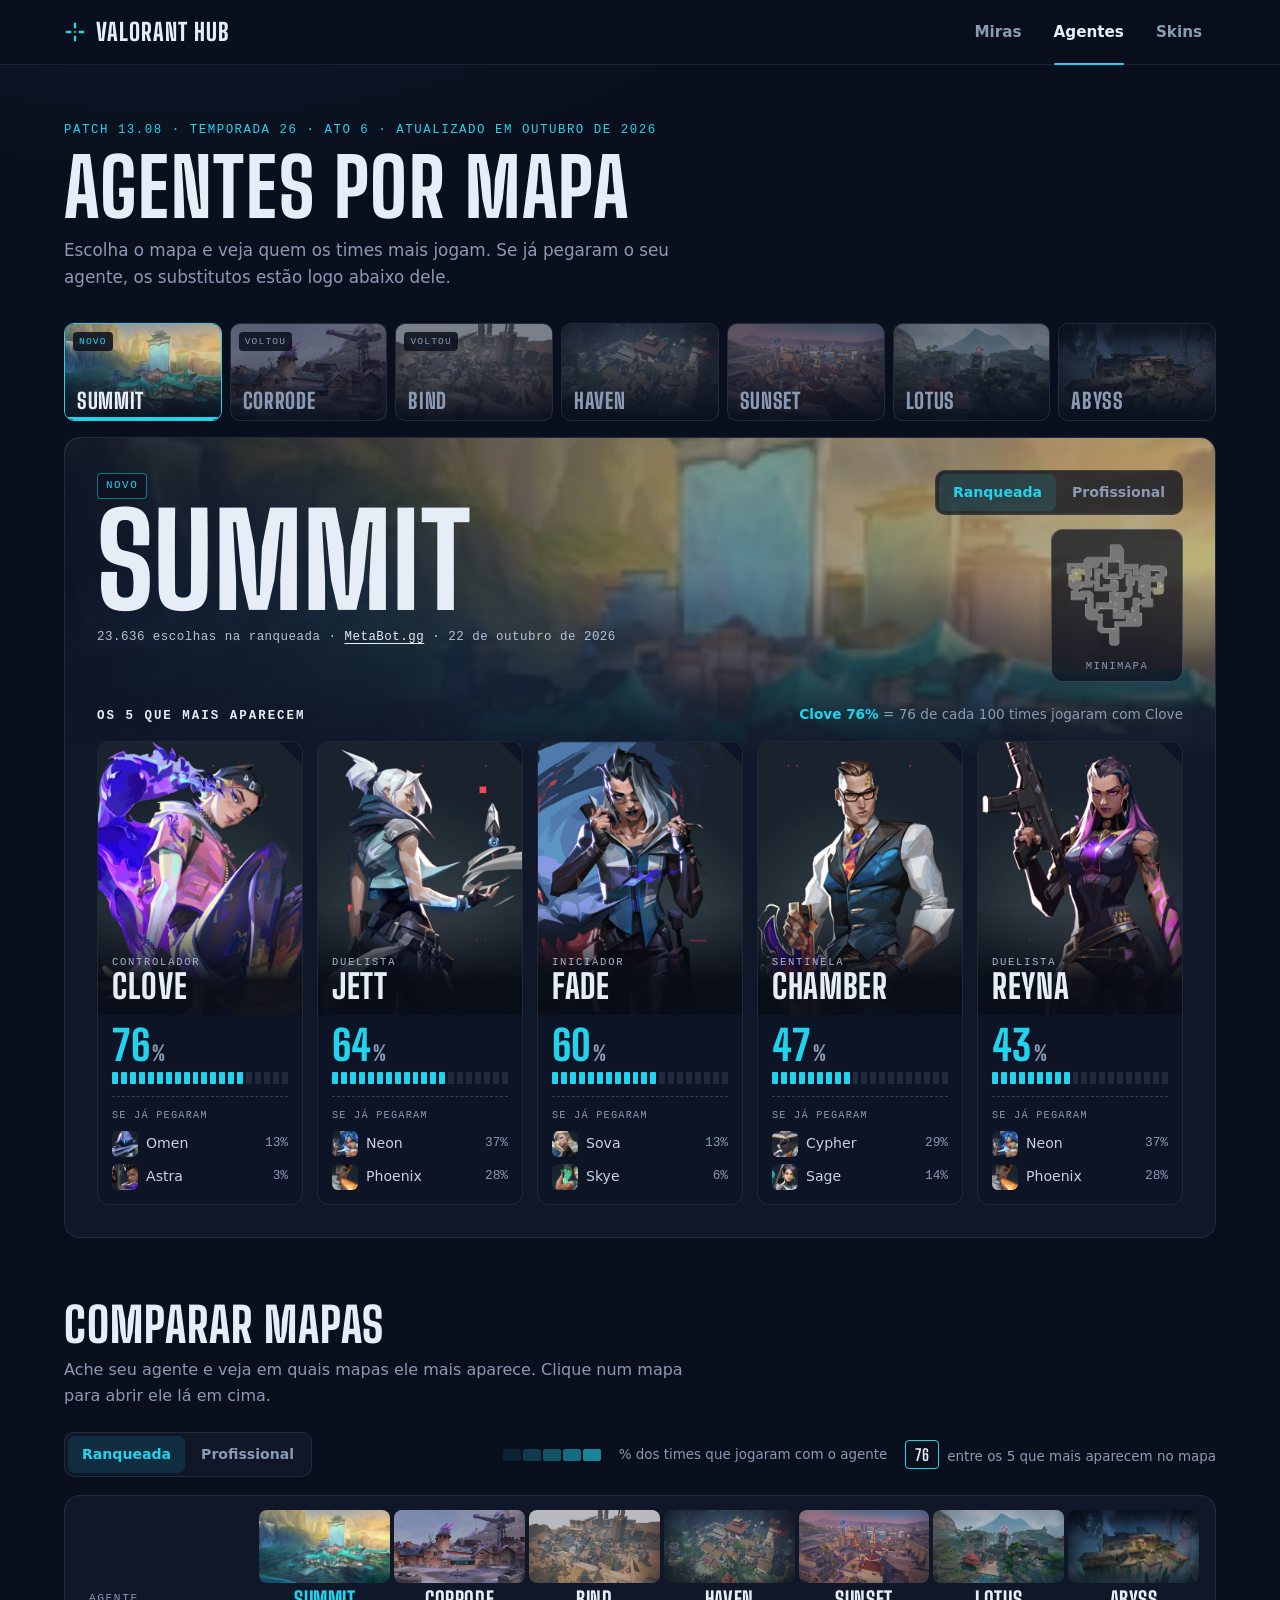
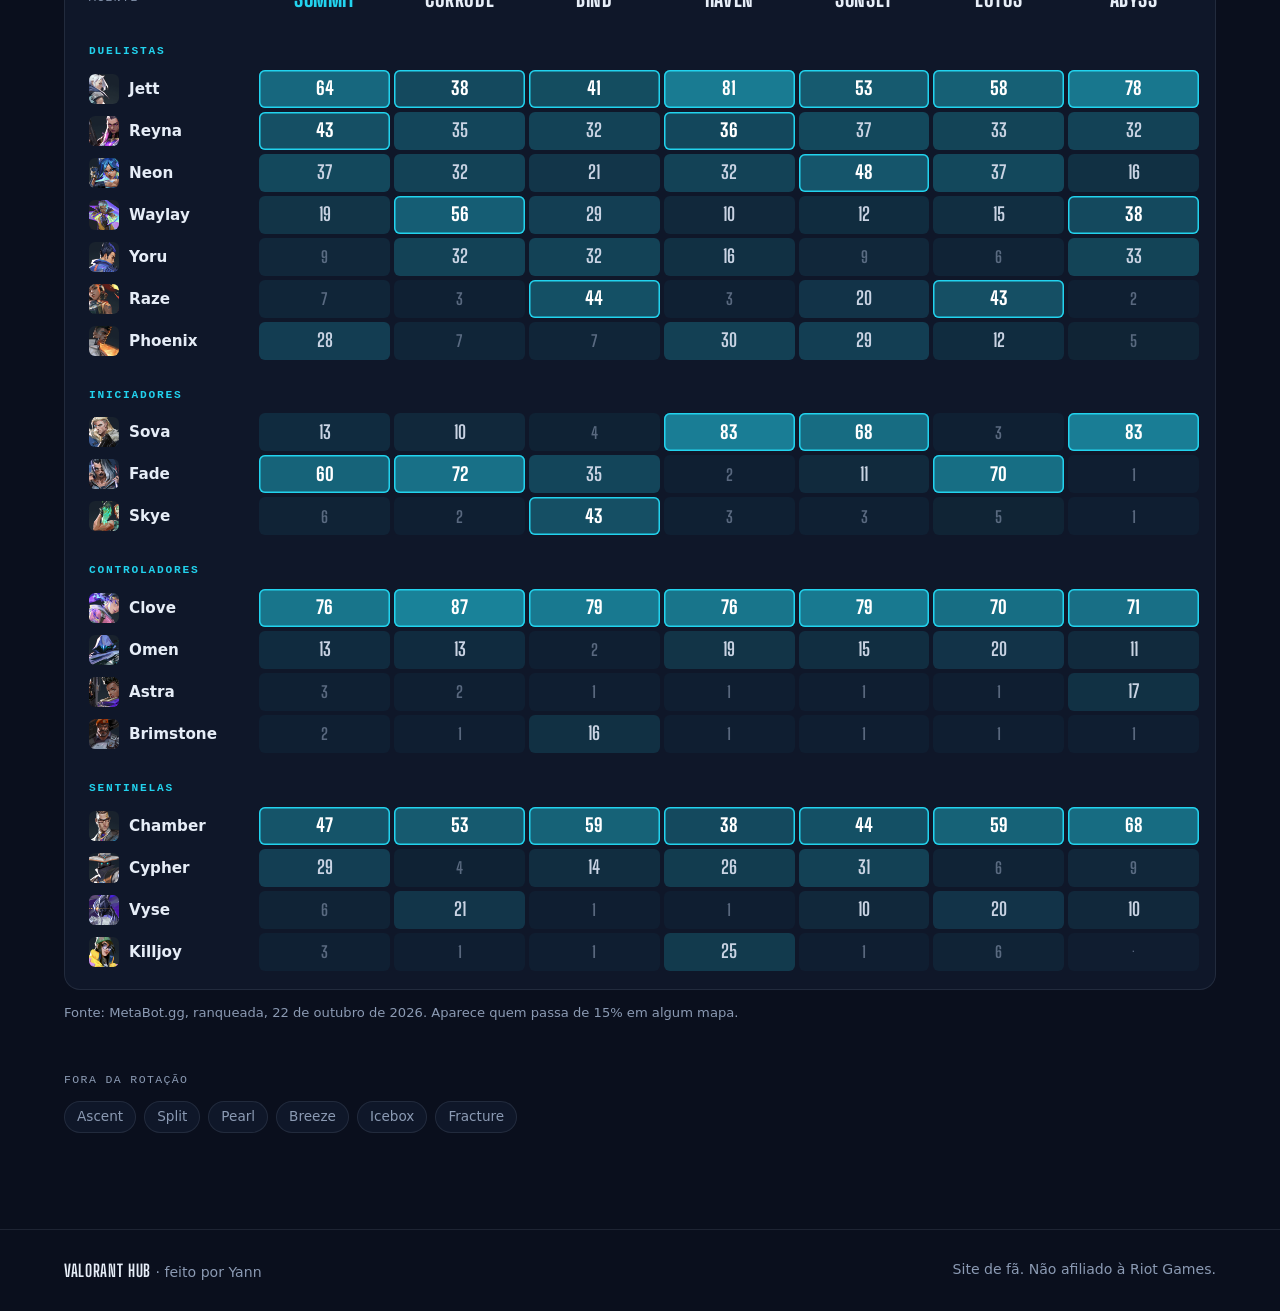
==== commit a763203a: "Rascunho: página de Agentes com Seleção e Comparar mapas - Nova conta: % dos times que jogaram com o" ====
--- a/agentes.html
+++ b/agentes.html
@@ -5,8 +5,8 @@
     <meta charset="UTF-8">
     <meta name="viewport" content="width=device-width, initial-scale=1.0">
     <title>Agentes por mapa · Valorant Hub</title>
-    <meta name="description" content="Os agentes mais escolhidos em cada mapa da rotação competitiva do Valorant.">
-    <link rel="stylesheet" href="style.css?v=12">
+    <meta name="description" content="Os agentes que mais aparecem em cada mapa da rotação competitiva do Valorant, com substitutos por função.">
+    <link rel="stylesheet" href="style.css?v=13">
 </head>
 
 <body>
@@ -35,24 +35,61 @@
             <div class="container">
                 <p class="pagina-rotulo" id="rotacao-info">Rotação competitiva</p>
                 <h1>Agentes por mapa</h1>
-                <p class="pagina-descricao">Quem escolher em cada função, mapa por mapa. Veja o meta da
-                    ranqueada ou dos campeonatos.</p>
+                <p class="pagina-descricao">Escolha o mapa e veja quem os times mais jogam. Se já pegaram o seu
+                    agente, os substitutos estão logo abaixo dele.</p>
             </div>
         </section>
 
-        <section class="container">
-            <!-- Escolher de onde vem o meta (botões criados pelo agentes.js a partir de METAS) -->
-            <div class="barra">
-                <div class="controle">
-                    <span class="rotulo">Meta</span>
-                    <div class="segmentos" id="opcoes-meta"></div>
+        <!-- SELEÇÃO: um mapa por vez (tudo preenchido pelo agentes.js a partir do mapas-data.js) -->
+        <section class="container" aria-label="Agentes do mapa escolhido">
+            <nav class="faixa-mapas" id="faixa-mapas" aria-label="Escolher mapa"></nav>
+
+            <article class="palco" id="palco">
+                <div class="palco-capa" id="palco-capa">
+                    <div class="palco-titulo">
+                        <span class="palco-selo" id="palco-selo" hidden></span>
+                        <h2 class="palco-nome" id="palco-nome">Mapa</h2>
+                        <p class="palco-info" id="palco-info"></p>
+                    </div>
+                    <div class="palco-lado">
+                        <div class="segmentos" data-grupo-meta role="group" aria-label="De onde vem o meta"></div>
+                        <button type="button" class="palco-minimapa" id="palco-minimapa">
+                            <img id="palco-minimapa-img" alt="">
+                            <span>Minimapa</span>
+                        </button>
+                    </div>
+                </div>
+
+                <div class="palco-corpo">
+                    <div class="palco-legenda">
+                        <h3>Os 5 que mais aparecem</h3>
+                        <p id="palco-exemplo"></p>
+                    </div>
+                    <ol class="fileira" id="fileira"></ol>
+                </div>
+            </article>
+        </section>
+
+        <!-- QUADRO: todos os mapas lado a lado -->
+        <section class="container secao" aria-labelledby="titulo-quadro">
+            <div class="secao-topo">
+                <h2 id="titulo-quadro">Comparar mapas</h2>
+                <p class="secao-descricao">Ache seu agente e veja em quais mapas ele mais aparece. Clique num mapa
+                    para abrir ele lá em cima.</p>
+            </div>
+            <div class="quadro-barra">
+                <div class="segmentos" data-grupo-meta role="group" aria-label="De onde vem o meta"></div>
+                <div class="quadro-chave">
+                    <span class="chave-escala" aria-hidden="true"><i style="--v:10"></i><i style="--v:30"></i><i
+                            style="--v:50"></i><i style="--v:70"></i><i style="--v:90"></i></span>
+                    <span>% dos times que jogaram com o agente</span>
+                    <span><b class="chave-top">76</b>entre os 5 que mais aparecem no mapa</span>
                 </div>
             </div>
-            <!-- Como ler as barras (texto e exemplo montados pelo agentes.js) -->
-            <div class="meta-legenda" id="meta-legenda"></div>
-
-            <!-- Os cards são criados pelo agentes.js a partir do mapas-data.js -->
-            <div class="grade-mapas" id="mapas-grid"></div>
+            <div class="quadro-rolagem">
+                <table class="quadro" id="quadro"></table>
+            </div>
+            <p class="quadro-fonte" id="quadro-fonte"></p>
 
             <div class="fora-rotacao">
                 <span class="rotulo">Fora da rotação</span>
@@ -61,7 +98,7 @@
         </section>
     </main>
 
-    <!-- MINIMAPA (abre ao clicar na imagem de um mapa) -->
+    <!-- MINIMAPA AMPLIADO -->
     <div class="modal" id="mapModal" role="dialog" aria-modal="true" aria-labelledby="mapTitle">
         <div class="modal-conteudo">
             <button type="button" class="botao botao-fantasma botao-pequeno modal-fechar" onclick="closeMap()"
@@ -80,9 +117,9 @@
         </div>
     </footer>
 
-    <script src="script.js?v=12"></script>
-    <script src="mapas-data.js?v=12"></script>
-    <script src="agentes.js?v=12"></script>
+    <script src="script.js?v=13"></script>
+    <script src="mapas-data.js?v=13"></script>
+    <script src="agentes.js?v=13"></script>
 </body>
 
 </html>
--- a/style.css
+++ b/style.css
@@ -985,330 +985,641 @@
 
 /* =========================================================
    7. PÁGINA AGENTES
+   Seleção: um mapa por vez, com os 5 que mais aparecem
+   Quadro: todos os mapas lado a lado
    ========================================================= */
 
-:root {
-    --carga-meta: var(--cor-destaque);
-    --carga-segunda: #56647e;
-    --carga-vazia: rgba(148, 163, 184, 0.13);
-}
-
-/* ---------- Legenda: como ler as barras ---------- */
-
-.meta-legenda {
-    display: flex;
-    flex-direction: column;
-    gap: 10px;
-    max-width: 760px;
-    margin: -6px 0 28px;
-    font-size: 0.92rem;
-    color: var(--cor-suave);
-}
-
-.meta-legenda strong {
-    font-weight: 600;
-    color: var(--cor-texto);
-}
-
-.legenda-amostras {
-    display: flex;
-    flex-wrap: wrap;
-    gap: 8px 24px;
-    font-size: 0.85rem;
-}
-
-.legenda-amostra {
-    display: inline-flex;
-    align-items: center;
-    gap: 10px;
-}
-
-.legenda-amostra .carga {
-    width: 64px;
-}
-
-.legenda-fonte {
-    font-size: 0.82rem;
-}
-
-.legenda-fonte a {
-    color: var(--cor-destaque);
-    text-decoration: underline;
-    text-underline-offset: 3px;
-}
-
-/* ---------- Grade: 2 mapas por linha ---------- */
-
-.grade-mapas {
+/* ---------- Faixa para escolher o mapa ---------- */
+
+.faixa-mapas {
     display: grid;
-    grid-template-columns: repeat(2, minmax(0, 1fr));
-    gap: 22px;
-}
-
-/* ---------- Card do mapa ---------- */
-
-.mapa-card {
-    display: flex;
-    flex-direction: column;
-    padding: 10px;
-}
-
-/* o fundo não muda no hover: as barras usam a cor do painel para "cortar" os segmentos */
-.mapa-card:hover {
+    grid-template-columns: repeat(7, minmax(0, 1fr));
+    gap: 8px;
+    margin-bottom: 16px;
+}
+
+.faixa-mapa {
+    position: relative;
+    aspect-ratio: 16 / 10;
+    padding: 0;
+    overflow: hidden;
+    border: 1px solid var(--cor-linha);
+    border-radius: 10px;
     background: var(--cor-painel);
-}
-
-.mapa-capa {
-    position: relative;
-    aspect-ratio: 21 / 8;
-    overflow: hidden;
-    background: linear-gradient(135deg, #1e293b, #312e81);
-    border-radius: var(--raio-pequeno);
-}
-
-.mapa-capa img {
+    text-align: left;
+    cursor: pointer;
+}
+
+.faixa-mapa img {
+    position: absolute;
+    inset: 0;
     width: 100%;
     height: 100%;
     object-fit: cover;
-}
-
-.mapa-capa.sem-imagem img {
-    visibility: hidden;
-}
-
-/* escurece embaixo para o nome ficar legível */
-.mapa-capa::after {
+    opacity: 0.45;
+    filter: saturate(0.6);
+}
+
+/* escurece embaixo para o nome aparecer */
+.faixa-mapa::after {
     content: '';
     position: absolute;
     inset: 0;
-    background: linear-gradient(to top, rgba(5, 9, 20, 0.9) 0%, rgba(5, 9, 20, 0.2) 55%, transparent 100%);
-    pointer-events: none;
-}
-
-.mapa-nome {
+    background: linear-gradient(to top, rgba(10, 15, 29, 0.95), rgba(10, 15, 29, 0) 70%);
+}
+
+.faixa-nome {
     position: absolute;
-    left: 16px;
-    bottom: 10px;
+    left: 12px;
+    bottom: 8px;
     z-index: 1;
     font-family: var(--fonte-display);
-    font-size: clamp(2.2rem, 4vw, 2.9rem);
+    font-size: 1.35rem;
     font-weight: 800;
     line-height: 1;
     letter-spacing: 0.03em;
     text-transform: uppercase;
-    color: #fff;
-}
-
-.mapa-capa .selo {
+    color: var(--cor-suave);
+}
+
+.faixa-selo {
     position: absolute;
-    top: 12px;
-    left: 16px;
+    top: 8px;
+    left: 8px;
     z-index: 1;
-}
-
-.mapa-capa .selo:not(.selo-cheio) {
-    background: rgba(5, 9, 20, 0.8);
-}
-
-.mapa-minimapa {
+    padding: 2px 6px;
+    border-radius: 4px;
+    background: rgba(10, 15, 29, 0.85);
+    font-family: var(--fonte-mono);
+    font-size: 0.6rem;
+    letter-spacing: 0.12em;
+    text-transform: uppercase;
+    color: var(--cor-suave);
+}
+
+.faixa-mapa:hover .faixa-nome {
+    color: var(--cor-texto);
+}
+
+.faixa-mapa.ativo {
+    border-color: var(--cor-destaque);
+}
+
+.faixa-mapa.ativo img {
+    opacity: 0.9;
+    filter: none;
+}
+
+.faixa-mapa.ativo .faixa-nome {
+    color: var(--cor-texto);
+}
+
+.faixa-mapa.ativo .faixa-selo {
+    color: var(--cor-destaque);
+}
+
+/* risco ciano embaixo do mapa escolhido */
+.faixa-mapa.ativo::before {
+    content: '';
     position: absolute;
-    right: 12px;
-    bottom: 12px;
-    z-index: 1;
-    display: inline-flex;
-    align-items: center;
-    gap: 6px;
-    padding: 6px 10px;
-    background: rgba(5, 9, 20, 0.7);
-    border: 1px solid rgba(255, 255, 255, 0.18);
-    border-radius: var(--raio-pequeno);
-    color: #fff;
-    font-size: 0.8rem;
-    font-weight: 600;
-    cursor: pointer;
-    backdrop-filter: blur(6px);
-    transition: border-color 0.2s ease, color 0.2s ease;
-}
-
-.mapa-minimapa:hover {
-    border-color: var(--cor-destaque);
-    color: var(--cor-destaque);
-}
-
-.mapa-corpo {
-    display: flex;
-    flex-direction: column;
-    gap: 16px;
-    padding: 14px 8px 8px;
-}
-
-.mapa-fonte {
-    font-family: var(--fonte-mono);
-    font-size: 0.75rem;
-    color: var(--cor-suave);
-}
-
-.mapa-sem-dados {
-    padding: 28px 8px;
-    font-size: 0.92rem;
-    text-align: center;
-    color: var(--cor-suave);
-}
-
-/* ---------- As 4 funções (2x2 quando cabe, 1 coluna no celular) ---------- */
-
-.funcoes {
-    display: grid;
-    grid-template-columns: repeat(auto-fit, minmax(210px, 1fr));
-    gap: 22px 28px;
-}
-
-.funcao-nome {
-    display: flex;
-    align-items: center;
-    gap: 10px;
-    margin-bottom: 12px;
+    left: 0;
+    right: 0;
+    bottom: 0;
+    z-index: 2;
+    height: 3px;
+    background: var(--cor-destaque);
+}
+
+/* ---------- Palco: o mapa escolhido ---------- */
+
+.palco {
+    overflow: hidden;
+    border: 1px solid var(--cor-linha);
+    border-radius: 16px;
+    background: var(--cor-painel);
+}
+
+/* a arte do mapa vem do agentes.js na variável --arte */
+.palco-capa {
+    display: flex;
+    justify-content: space-between;
+    align-items: flex-start;
+    gap: 24px;
+    min-height: 350px;
+    padding: 32px 32px 0;
+    background:
+        linear-gradient(0deg, var(--cor-painel) 8%, rgba(15, 23, 41, 0) 62%),
+        linear-gradient(90deg, rgba(10, 15, 29, 0.9) 0%, rgba(10, 15, 29, 0.45) 50%, rgba(10, 15, 29, 0.25) 100%),
+        var(--arte, none) center 40% / cover,
+        var(--cor-painel-2);
+}
+
+.palco-selo {
+    display: inline-block;
+    margin-bottom: 10px;
+    padding: 3px 8px;
+    border: 1px solid rgba(34, 211, 238, 0.5);
+    border-radius: 4px;
+    background: rgba(10, 15, 29, 0.6);
     font-family: var(--fonte-mono);
     font-size: 0.68rem;
-    font-weight: 600;
-    letter-spacing: 0.12em;
-    text-transform: uppercase;
+    letter-spacing: 0.14em;
+    text-transform: uppercase;
+    color: var(--cor-destaque);
+}
+
+.palco-nome {
+    font-family: var(--fonte-display);
+    font-size: clamp(3.6rem, 10vw, 8.5rem);
+    font-weight: 800;
+    line-height: 0.82;
+    letter-spacing: 0.01em;
+    text-transform: uppercase;
+}
+
+.palco-info {
+    margin-top: 14px;
+    font-family: var(--fonte-mono);
+    font-size: 0.78rem;
+    letter-spacing: 0.04em;
+    color: #b6c2d6;
+}
+
+.palco-info a {
     color: var(--cor-texto);
-}
-
-.funcao-nome::after {
-    content: '';
+    text-decoration: underline;
+    text-underline-offset: 3px;
+}
+
+.palco-titulo {
     flex: 1;
-    height: 1px;
-    background: var(--cor-linha);
-}
-
-.funcao-lista {
+    min-width: 0;
+}
+
+.palco-lado {
     display: flex;
     flex-direction: column;
-    gap: 12px;
+    flex-shrink: 0;
+    align-items: flex-end;
+    gap: 14px;
+}
+
+.palco-lado .segmentos {
+    flex-wrap: nowrap;
+    background: rgba(10, 15, 29, 0.75);
+}
+
+.palco-minimapa {
+    display: grid;
+    gap: 6px;
+    width: 132px;
+    padding: 8px 8px 6px;
+    border: 1px solid var(--cor-linha-forte);
+    border-radius: 12px;
+    background: rgba(10, 15, 29, 0.72);
+    cursor: pointer;
+}
+
+.palco-minimapa img {
+    width: 100%;
+    aspect-ratio: 1;
+    object-fit: contain;
+}
+
+.palco-minimapa span {
+    font-family: var(--fonte-mono);
+    font-size: 0.66rem;
+    letter-spacing: 0.14em;
+    text-transform: uppercase;
+    color: var(--cor-suave);
+}
+
+.palco-minimapa:hover {
+    border-color: var(--cor-destaque);
+}
+
+/* sobe por cima do fim da arte, como se os agentes estivessem no mapa */
+.palco-corpo {
+    position: relative;
+    margin-top: -84px;
+    padding: 0 32px 32px;
+}
+
+.palco-legenda {
+    display: flex;
+    justify-content: space-between;
+    align-items: baseline;
+    flex-wrap: wrap;
+    gap: 6px 16px;
+    margin-bottom: 14px;
+}
+
+.palco-legenda h3 {
+    font-family: var(--fonte-mono);
+    font-size: 0.78rem;
+    font-weight: 700;
+    letter-spacing: 0.16em;
+    text-transform: uppercase;
+}
+
+.palco-legenda p {
+    font-size: 0.85rem;
+    color: var(--cor-suave);
+}
+
+.palco-legenda strong {
+    color: var(--cor-destaque);
+}
+
+/* ---------- As 5 cartas ---------- */
+
+.fileira {
+    display: grid;
+    grid-template-columns: repeat(5, minmax(0, 1fr));
+    gap: 14px;
     list-style: none;
 }
 
-.funcao-vazia {
-    font-size: 0.85rem;
-    color: var(--cor-suave);
-}
-
-/* ---------- Linha de um agente: foto | nome + % | barra ---------- */
-
-.agente-linha {
+/* retrato e placa (função + nome) dividem a mesma área: a placa fica por cima */
+.carta {
     display: grid;
-    grid-template-columns: 36px minmax(0, 1fr);
-    align-items: center;
-    gap: 12px;
-}
-
-.agente-foto {
-    width: 36px;
-    height: 36px;
+    grid-template-areas:
+        "retrato"
+        "medida"
+        "subs";
+    grid-template-rows: auto auto 1fr;
+    overflow: hidden;
+    border: 1px solid var(--cor-linha);
+    border-radius: 12px;
+    background: #0c1426;
+}
+
+.carta-retrato {
+    grid-area: retrato;
+    position: relative;
+    aspect-ratio: 268 / 358;
+    background: #1d2229;
+    /* canto chanfrado */
+    clip-path: polygon(0 0, calc(100% - 22px) 0, 100% 22px, 100% 100%, 0 100%);
+}
+
+.carta-retrato img {
+    position: absolute;
+    inset: 0;
+    width: 100%;
+    height: 100%;
     object-fit: cover;
-    background: var(--cor-campo);
-    border-radius: var(--raio-pequeno);
-}
-
-.agente-sem-foto {
+    object-position: top;
+}
+
+.carta-inicial {
+    position: absolute;
+    inset: 0;
     display: grid;
     place-items: center;
     font-family: var(--fonte-display);
-    font-size: 1.1rem;
+    font-size: 5rem;
+    font-weight: 800;
+    color: var(--cor-suave);
+}
+
+.carta-placa {
+    grid-area: retrato;
+    align-self: end;
+    z-index: 1;
+    display: grid;
+    padding: 48px 14px 12px;
+    background: linear-gradient(to top, rgba(8, 12, 22, 0.96) 32%, rgba(8, 12, 22, 0));
+}
+
+.carta-funcao {
+    font-family: var(--fonte-mono);
+    font-size: 0.66rem;
+    letter-spacing: 0.16em;
+    text-transform: uppercase;
+    color: #a9b6cc;
+}
+
+.carta-nome {
+    font-family: var(--fonte-display);
+    font-size: 2.1rem;
+    font-weight: 800;
+    line-height: 0.95;
+    letter-spacing: 0.02em;
+    text-transform: uppercase;
+}
+
+.carta-medida {
+    grid-area: medida;
+    display: grid;
+    gap: 8px;
+    padding: 12px 14px;
+}
+
+.carta-num {
+    font-family: var(--fonte-display);
+    font-size: 2.6rem;
+    font-weight: 800;
+    line-height: 0.9;
+    color: var(--cor-destaque);
+}
+
+.carta-num small {
+    margin-left: 2px;
+    font-size: 0.5em;
+    color: var(--cor-suave);
+}
+
+/* 20 risquinhos, cada um vale 5% */
+.contagem {
+    display: grid;
+    grid-template-columns: repeat(20, minmax(0, 1fr));
+    gap: 3px;
+    height: 12px;
+}
+
+.contagem i {
+    border-radius: 1px;
+    background: rgba(148, 163, 184, 0.16);
+}
+
+.contagem i.cheia {
+    background: var(--cor-destaque);
+}
+
+.carta-subs {
+    grid-area: subs;
+    align-self: start;
+    display: grid;
+    gap: 7px;
+    margin: 0 14px;
+    padding: 10px 0 14px;
+    border-top: 1px dashed var(--cor-linha-forte);
+}
+
+.subs-rotulo {
+    font-family: var(--fonte-mono);
+    font-size: 0.64rem;
+    letter-spacing: 0.12em;
+    text-transform: uppercase;
+    color: var(--cor-suave);
+}
+
+.subs-vazio {
+    font-size: 0.8rem;
+    color: var(--cor-suave);
+}
+
+.sub {
+    display: grid;
+    grid-template-columns: 26px minmax(0, 1fr) auto;
+    align-items: center;
+    gap: 8px;
+    font-size: 0.88rem;
+    color: #c9d3e3;
+}
+
+.sub-nome {
+    overflow: hidden;
+    text-overflow: ellipsis;
+    white-space: nowrap;
+}
+
+.sub-valor {
+    font-family: var(--fonte-mono);
+    font-size: 0.8rem;
+    color: var(--cor-suave);
+}
+
+/* rostinho: recorte da arte do agente (sem arte: a inicial) */
+.rosto {
+    display: grid;
+    place-items: center;
+    flex-shrink: 0;
+    width: 26px;
+    height: 26px;
+    border-radius: 6px;
+    background-color: #1d2229;
+    background-size: 240%;
+    background-position: 50% 14%;
+    font-family: var(--fonte-display);
+    font-size: 0.9rem;
+    font-weight: 800;
+    color: var(--cor-suave);
+}
+
+.fileira-vazia {
+    grid-column: 1 / -1;
+    padding: 48px 16px;
+    text-align: center;
+    color: var(--cor-suave);
+}
+
+/* ---------- Quadro: todos os mapas ---------- */
+
+.quadro-barra {
+    display: flex;
+    justify-content: space-between;
+    align-items: center;
+    flex-wrap: wrap;
+    gap: 14px 24px;
+    margin-bottom: 18px;
+}
+
+.quadro-chave {
+    display: flex;
+    align-items: center;
+    flex-wrap: wrap;
+    gap: 10px 18px;
+    font-size: 0.84rem;
+    color: var(--cor-suave);
+}
+
+.chave-escala {
+    display: inline-flex;
+    gap: 2px;
+}
+
+.chave-escala i {
+    width: 18px;
+    height: 12px;
+    border-radius: 2px;
+    background: rgba(34, 211, 238, calc(var(--v) / 100 * 0.62 + 0.04));
+}
+
+.chave-top {
+    display: inline-block;
+    min-width: 34px;
+    margin-right: 8px;
+    padding: 1px 6px;
+    border: 1.5px solid var(--cor-destaque);
+    border-radius: 4px;
+    font-family: var(--fonte-display);
+    font-size: 1rem;
+    text-align: center;
+    color: var(--cor-texto);
+}
+
+.quadro-rolagem {
+    overflow-x: auto;
+    border: 1px solid var(--cor-linha);
+    border-radius: 16px;
+    background: var(--cor-painel);
+}
+
+.quadro {
+    width: 100%;
+    min-width: 760px;
+    padding: 10px 12px 14px;
+    border-collapse: separate;
+    border-spacing: 4px;
+}
+
+.quadro th,
+.quadro td {
+    font-weight: 400;
+}
+
+/* coluna dos nomes fica parada quando o quadro rola para o lado (celular) */
+.quadro-canto,
+.quadro-agente {
+    position: sticky;
+    left: 0;
+    z-index: 1;
+    background: var(--cor-painel);
+    box-shadow: 4px 0 0 var(--cor-painel);
+}
+
+.quadro-canto {
+    padding: 0 8px 8px;
+    vertical-align: bottom;
+    text-align: left;
+    font-family: var(--fonte-mono);
+    font-size: 0.7rem;
+    letter-spacing: 0.14em;
+    text-transform: uppercase;
+    color: var(--cor-suave);
+}
+
+.quadro-mapa {
+    width: 12%;
+    padding: 0 0 6px;
+    vertical-align: bottom;
+}
+
+.quadro-mapa button {
+    display: block;
+    width: 100%;
+    padding: 0;
+    border: 0;
+    background: none;
+    cursor: pointer;
+}
+
+.quadro-mapa img {
+    width: 100%;
+    aspect-ratio: 16 / 9;
+    object-fit: cover;
+    border-radius: 8px;
+    opacity: 0.7;
+}
+
+.quadro-mapa span {
+    display: block;
+    margin-top: 6px;
+    font-family: var(--fonte-display);
+    font-size: 1.3rem;
+    font-weight: 800;
+    line-height: 1;
+    letter-spacing: 0.03em;
+    text-transform: uppercase;
+}
+
+.quadro-mapa button:hover img,
+.quadro-mapa button.ativo img {
+    opacity: 1;
+}
+
+.quadro-mapa button.ativo span {
+    color: var(--cor-destaque);
+}
+
+.quadro-grupo th {
+    padding: 16px 8px 4px;
+    text-align: left;
+}
+
+.quadro-grupo span {
+    position: sticky;
+    left: 8px;
+    font-family: var(--fonte-mono);
+    font-size: 0.7rem;
     font-weight: 700;
-    color: var(--cor-suave);
-}
-
-.agente-topo {
-    display: flex;
-    align-items: baseline;
-    gap: 8px;
-    margin-bottom: 6px;
-}
-
-.agente-nome {
-    overflow: hidden;
-    font-size: 0.92rem;
+    letter-spacing: 0.16em;
+    text-transform: uppercase;
+    color: var(--cor-destaque);
+}
+
+.quadro-agente {
+    padding: 2px 8px;
+    text-align: left;
+    white-space: nowrap;
+}
+
+.quadro-agente > * {
+    vertical-align: middle;
+}
+
+.quadro-agente .rosto {
+    display: inline-grid;
+    width: 30px;
+    height: 30px;
+    margin-right: 10px;
+}
+
+.quadro-agente span:last-child {
+    font-size: 0.95rem;
     font-weight: 600;
-    white-space: nowrap;
-    text-overflow: ellipsis;
-}
-
-.agente-tag {
-    flex-shrink: 0;
+}
+
+.quadro tbody tr:hover .quadro-agente {
+    color: var(--cor-destaque);
+}
+
+/* a cor da célula vem da % (variável --v, de 0 a 100) */
+.quadro td {
+    height: 38px;
+    border-radius: 6px;
+    background: rgba(34, 211, 238, calc(var(--v, 0) / 100 * 0.62 + 0.03));
+    text-align: center;
+    font-family: var(--fonte-display);
+    font-size: 1.15rem;
+    font-weight: 700;
+    color: #c9d3e3;
+}
+
+.quadro td.fraco {
+    font-size: 1rem;
+    color: rgba(139, 154, 179, 0.6);
+}
+
+.quadro td.top {
+    box-shadow: inset 0 0 0 1.5px var(--cor-destaque);
+    font-weight: 800;
+    color: #fff;
+}
+
+.quadro td.sem {
+    background: transparent;
     font-family: var(--fonte-mono);
-    font-size: 0.62rem;
-    letter-spacing: 0.08em;
-    text-transform: uppercase;
-    color: var(--cor-suave);
-}
-
-.agente-valor {
-    margin-left: auto;
-    font-family: var(--fonte-display);
-    font-size: 1.25rem;
-    font-weight: 700;
-    line-height: 1;
-    color: var(--carga-meta);
-    font-variant-numeric: tabular-nums;
-}
-
-/* Barra de "carga" em 10 partes, como os pontos de habilidade do jogo (cada parte = 10%) */
-.carga {
-    position: relative;
-    height: 7px;
-    overflow: hidden;
-    background: var(--carga-vazia);
-    border-radius: 2px;
-}
-
-.carga > span {
-    position: absolute;
-    inset: 0 auto 0 0;
-    width: calc(var(--valor, 0) * 1%);
-    background: var(--carga-meta);
-}
-
-/* os cortes entre as partes, na cor do painel */
-.carga::after {
-    content: '';
-    position: absolute;
-    inset: 0;
-    background: repeating-linear-gradient(90deg,
-            transparent 0 calc(10% - 2px),
-            var(--cor-fundo) calc(10% - 2px) 10%);
-}
-
-.mapa-card .carga::after {
-    background: repeating-linear-gradient(90deg,
-            transparent 0 calc(10% - 2px),
-            var(--cor-painel) calc(10% - 2px) 10%);
-}
-
-/* 2ª opção: abaixo de uma linha tracejada, em cinza */
-.agente-linha.segunda {
-    padding-top: 12px;
-    border-top: 1px dashed var(--cor-linha-forte);
-}
-
-.agente-linha.segunda .agente-foto {
-    filter: grayscale(1);
-    opacity: 0.7;
-}
-
-.agente-linha.segunda .agente-nome {
-    font-weight: 500;
-    color: var(--cor-suave);
-}
-
-.agente-linha.segunda .agente-valor {
-    color: var(--cor-suave);
-}
-
-.segunda .carga > span {
-    background: var(--carga-segunda);
+    font-size: 0.9rem;
+    color: var(--cor-suave);
+}
+
+.quadro-fonte {
+    margin-top: 12px;
+    font-size: 0.82rem;
+    color: var(--cor-suave);
 }
 
 /* ---------- Mapas fora da rotação ---------- */
@@ -1318,6 +1629,123 @@
     flex-direction: column;
     gap: 12px;
     margin-top: 48px;
+}
+
+/* ---------- Agentes em telas menores ---------- */
+
+/* faixa de mapas vira uma fila que rola para o lado */
+@media (max-width: 1000px) {
+    .faixa-mapas {
+        display: flex;
+        overflow-x: auto;
+        padding-bottom: 6px;
+        scroll-snap-type: x proximity;
+    }
+
+    .faixa-mapa {
+        flex: 0 0 148px;
+        scroll-snap-align: start;
+    }
+}
+
+/* cartas deitadas: retrato pequeno à esquerda, dados à direita */
+@media (max-width: 900px) {
+    .fileira {
+        grid-template-columns: repeat(2, minmax(0, 1fr));
+        gap: 10px;
+    }
+
+    .carta {
+        grid-template-columns: 92px minmax(0, 1fr);
+        grid-template-areas:
+            "retrato placa"
+            "retrato medida"
+            "subs subs";
+        grid-template-rows: auto 1fr auto;
+    }
+
+    .carta-retrato {
+        clip-path: polygon(0 0, calc(100% - 12px) 0, 100% 12px, 100% 100%, 0 100%);
+    }
+
+    .carta-placa {
+        grid-area: placa;
+        align-self: start;
+        padding: 12px 12px 0;
+        background: none;
+    }
+
+    .carta-nome {
+        font-size: 1.7rem;
+    }
+
+    .carta-medida {
+        align-self: start;
+        padding: 8px 12px 10px;
+    }
+
+    .carta-num {
+        font-size: 2.2rem;
+    }
+
+    .carta-subs {
+        grid-template-columns: repeat(2, minmax(0, 1fr));
+        gap: 6px 12px;
+        margin: 0 12px;
+        padding: 10px 0 12px;
+    }
+
+    .subs-rotulo,
+    .subs-vazio {
+        grid-column: 1 / -1;
+    }
+}
+
+@media (max-width: 560px) {
+    .fileira {
+        grid-template-columns: minmax(0, 1fr);
+    }
+
+    .palco-capa {
+        flex-direction: column;
+        align-items: stretch;
+        gap: 18px;
+        min-height: 0;
+        padding: 20px 16px 22px;
+    }
+
+    .palco-lado {
+        flex-direction: row;
+        flex-wrap: wrap;
+        align-items: center;
+        justify-content: space-between;
+        gap: 10px;
+    }
+
+    .palco-minimapa {
+        grid-template-columns: 40px auto;
+        align-items: center;
+        gap: 8px;
+        width: auto;
+        padding: 5px 10px 5px 5px;
+    }
+
+    .palco-corpo {
+        margin-top: 0;
+        padding: 4px 16px 16px;
+    }
+
+    .palco-legenda {
+        flex-direction: column;
+        gap: 4px;
+    }
+}
+
+/* celular estreito: substitutos um embaixo do outro */
+@media (max-width: 400px) {
+    .carta-subs {
+        grid-template-columns: minmax(0, 1fr);
+    }
 }
 
 
@@ -1393,19 +1821,6 @@
    9. TELAS MENORES E ACESSIBILIDADE
    ========================================================= */
 
-@media (max-width: 900px) {
-    .grade-mapas {
-        grid-template-columns: minmax(0, 1fr);
-    }
-}
-
-/* celular: capa do mapa um pouco mais alta */
-@media (max-width: 560px) {
-    .mapa-capa {
-        aspect-ratio: 2 / 1;
-    }
-}
-
 @media (max-width: 1024px) {
     .grade {
         grid-template-columns: repeat(2, minmax(0, 1fr));
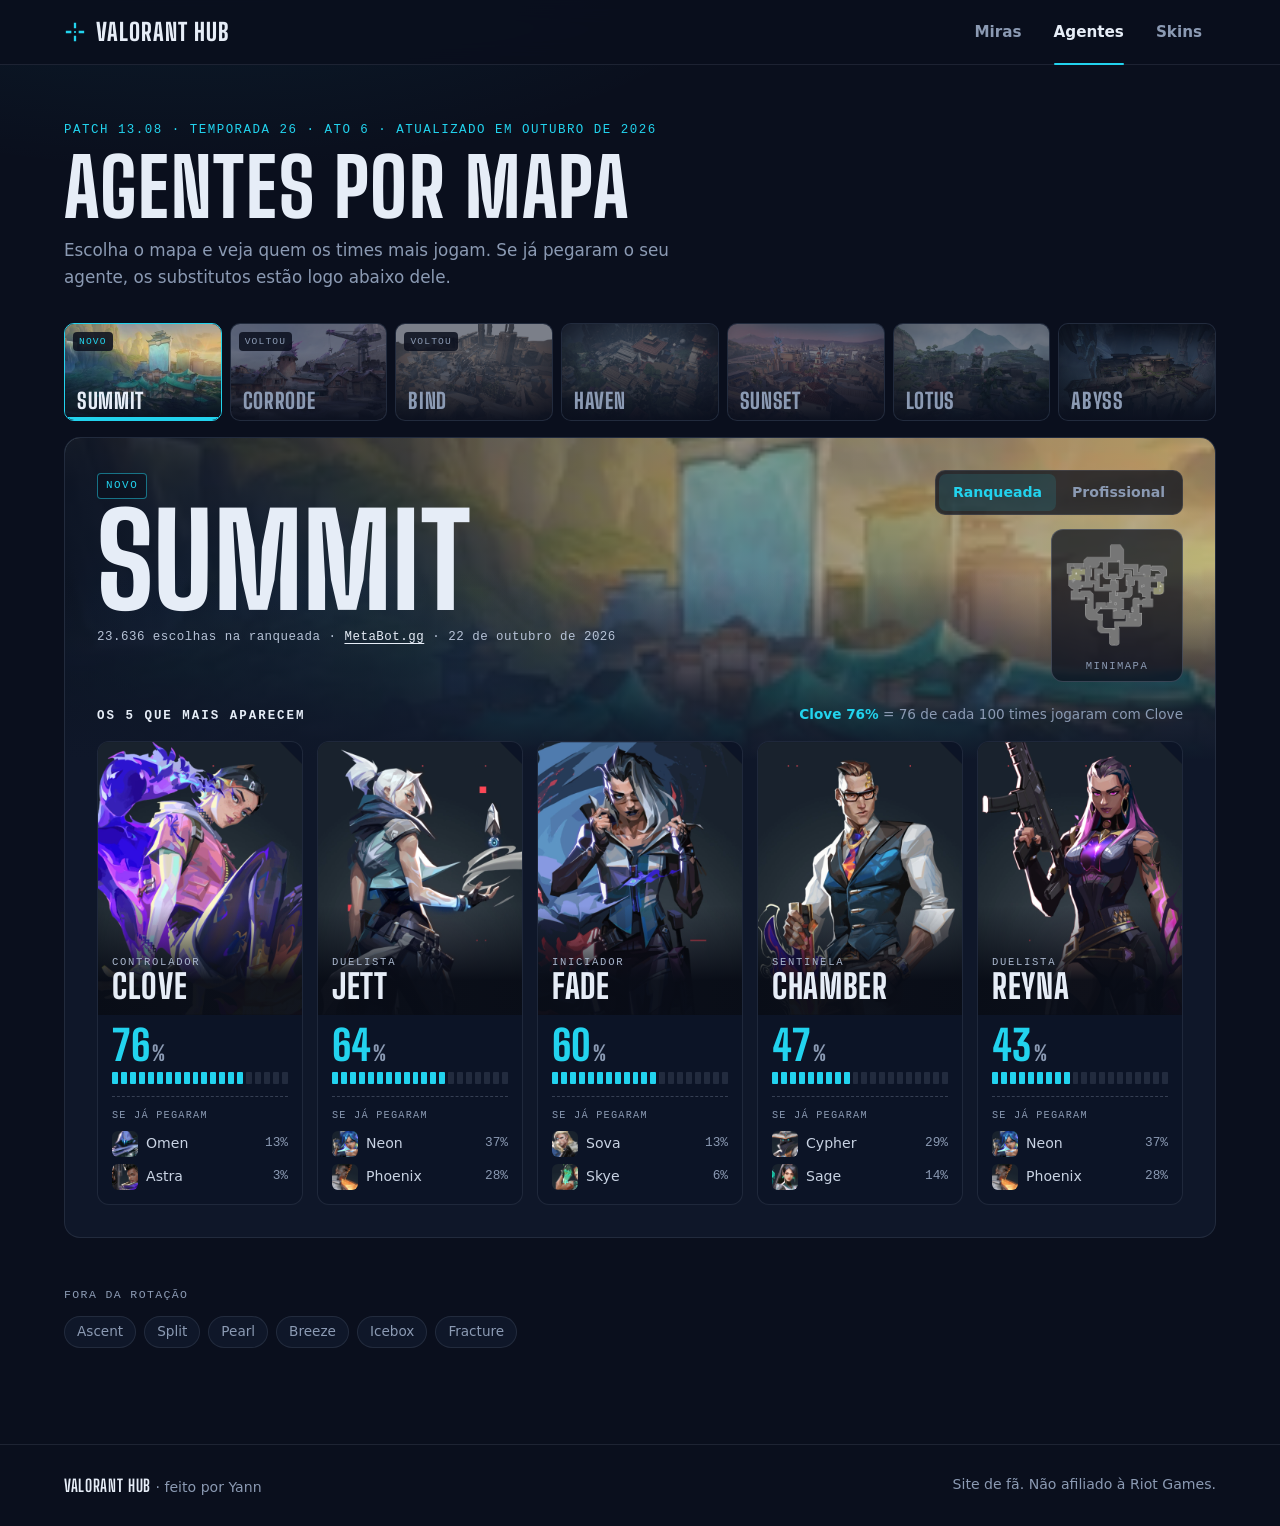
==== commit 357ebd72: "Rascunho: remove a parte "Comparar mapas" da página de Agentes - Tira o quadro com todos os mapas (H" ====
--- a/agentes.html
+++ b/agentes.html
@@ -6,7 +6,7 @@
     <meta name="viewport" content="width=device-width, initial-scale=1.0">
     <title>Agentes por mapa · Valorant Hub</title>
     <meta name="description" content="Os agentes que mais aparecem em cada mapa da rotação competitiva do Valorant, com substitutos por função.">
-    <link rel="stylesheet" href="style.css?v=13">
+    <link rel="stylesheet" href="style.css?v=14">
 </head>
 
 <body>
@@ -68,34 +68,13 @@
                     <ol class="fileira" id="fileira"></ol>
                 </div>
             </article>
-        </section>
-
-        <!-- QUADRO: todos os mapas lado a lado -->
-        <section class="container secao" aria-labelledby="titulo-quadro">
-            <div class="secao-topo">
-                <h2 id="titulo-quadro">Comparar mapas</h2>
-                <p class="secao-descricao">Ache seu agente e veja em quais mapas ele mais aparece. Clique num mapa
-                    para abrir ele lá em cima.</p>
-            </div>
-            <div class="quadro-barra">
-                <div class="segmentos" data-grupo-meta role="group" aria-label="De onde vem o meta"></div>
-                <div class="quadro-chave">
-                    <span class="chave-escala" aria-hidden="true"><i style="--v:10"></i><i style="--v:30"></i><i
-                            style="--v:50"></i><i style="--v:70"></i><i style="--v:90"></i></span>
-                    <span>% dos times que jogaram com o agente</span>
-                    <span><b class="chave-top">76</b>entre os 5 que mais aparecem no mapa</span>
-                </div>
-            </div>
-            <div class="quadro-rolagem">
-                <table class="quadro" id="quadro"></table>
-            </div>
-            <p class="quadro-fonte" id="quadro-fonte"></p>
 
             <div class="fora-rotacao">
                 <span class="rotulo">Fora da rotação</span>
                 <div class="etiquetas" id="fora-rotacao"></div>
             </div>
         </section>
+
     </main>
 
     <!-- MINIMAPA AMPLIADO -->
@@ -117,9 +96,9 @@
         </div>
     </footer>
 
-    <script src="script.js?v=13"></script>
-    <script src="mapas-data.js?v=13"></script>
-    <script src="agentes.js?v=13"></script>
+    <script src="script.js?v=14"></script>
+    <script src="mapas-data.js?v=14"></script>
+    <script src="agentes.js?v=14"></script>
 </body>
 
 </html>
--- a/style.css
+++ b/style.css
@@ -985,8 +985,7 @@
 
 /* =========================================================
    7. PÁGINA AGENTES
-   Seleção: um mapa por vez, com os 5 que mais aparecem
-   Quadro: todos os mapas lado a lado
+   Um mapa por vez, com os 5 agentes que mais aparecem
    ========================================================= */
 
 /* ---------- Faixa para escolher o mapa ---------- */
@@ -1415,213 +1414,6 @@
     color: var(--cor-suave);
 }
 
-/* ---------- Quadro: todos os mapas ---------- */
-
-.quadro-barra {
-    display: flex;
-    justify-content: space-between;
-    align-items: center;
-    flex-wrap: wrap;
-    gap: 14px 24px;
-    margin-bottom: 18px;
-}
-
-.quadro-chave {
-    display: flex;
-    align-items: center;
-    flex-wrap: wrap;
-    gap: 10px 18px;
-    font-size: 0.84rem;
-    color: var(--cor-suave);
-}
-
-.chave-escala {
-    display: inline-flex;
-    gap: 2px;
-}
-
-.chave-escala i {
-    width: 18px;
-    height: 12px;
-    border-radius: 2px;
-    background: rgba(34, 211, 238, calc(var(--v) / 100 * 0.62 + 0.04));
-}
-
-.chave-top {
-    display: inline-block;
-    min-width: 34px;
-    margin-right: 8px;
-    padding: 1px 6px;
-    border: 1.5px solid var(--cor-destaque);
-    border-radius: 4px;
-    font-family: var(--fonte-display);
-    font-size: 1rem;
-    text-align: center;
-    color: var(--cor-texto);
-}
-
-.quadro-rolagem {
-    overflow-x: auto;
-    border: 1px solid var(--cor-linha);
-    border-radius: 16px;
-    background: var(--cor-painel);
-}
-
-.quadro {
-    width: 100%;
-    min-width: 760px;
-    padding: 10px 12px 14px;
-    border-collapse: separate;
-    border-spacing: 4px;
-}
-
-.quadro th,
-.quadro td {
-    font-weight: 400;
-}
-
-/* coluna dos nomes fica parada quando o quadro rola para o lado (celular) */
-.quadro-canto,
-.quadro-agente {
-    position: sticky;
-    left: 0;
-    z-index: 1;
-    background: var(--cor-painel);
-    box-shadow: 4px 0 0 var(--cor-painel);
-}
-
-.quadro-canto {
-    padding: 0 8px 8px;
-    vertical-align: bottom;
-    text-align: left;
-    font-family: var(--fonte-mono);
-    font-size: 0.7rem;
-    letter-spacing: 0.14em;
-    text-transform: uppercase;
-    color: var(--cor-suave);
-}
-
-.quadro-mapa {
-    width: 12%;
-    padding: 0 0 6px;
-    vertical-align: bottom;
-}
-
-.quadro-mapa button {
-    display: block;
-    width: 100%;
-    padding: 0;
-    border: 0;
-    background: none;
-    cursor: pointer;
-}
-
-.quadro-mapa img {
-    width: 100%;
-    aspect-ratio: 16 / 9;
-    object-fit: cover;
-    border-radius: 8px;
-    opacity: 0.7;
-}
-
-.quadro-mapa span {
-    display: block;
-    margin-top: 6px;
-    font-family: var(--fonte-display);
-    font-size: 1.3rem;
-    font-weight: 800;
-    line-height: 1;
-    letter-spacing: 0.03em;
-    text-transform: uppercase;
-}
-
-.quadro-mapa button:hover img,
-.quadro-mapa button.ativo img {
-    opacity: 1;
-}
-
-.quadro-mapa button.ativo span {
-    color: var(--cor-destaque);
-}
-
-.quadro-grupo th {
-    padding: 16px 8px 4px;
-    text-align: left;
-}
-
-.quadro-grupo span {
-    position: sticky;
-    left: 8px;
-    font-family: var(--fonte-mono);
-    font-size: 0.7rem;
-    font-weight: 700;
-    letter-spacing: 0.16em;
-    text-transform: uppercase;
-    color: var(--cor-destaque);
-}
-
-.quadro-agente {
-    padding: 2px 8px;
-    text-align: left;
-    white-space: nowrap;
-}
-
-.quadro-agente > * {
-    vertical-align: middle;
-}
-
-.quadro-agente .rosto {
-    display: inline-grid;
-    width: 30px;
-    height: 30px;
-    margin-right: 10px;
-}
-
-.quadro-agente span:last-child {
-    font-size: 0.95rem;
-    font-weight: 600;
-}
-
-.quadro tbody tr:hover .quadro-agente {
-    color: var(--cor-destaque);
-}
-
-/* a cor da célula vem da % (variável --v, de 0 a 100) */
-.quadro td {
-    height: 38px;
-    border-radius: 6px;
-    background: rgba(34, 211, 238, calc(var(--v, 0) / 100 * 0.62 + 0.03));
-    text-align: center;
-    font-family: var(--fonte-display);
-    font-size: 1.15rem;
-    font-weight: 700;
-    color: #c9d3e3;
-}
-
-.quadro td.fraco {
-    font-size: 1rem;
-    color: rgba(139, 154, 179, 0.6);
-}
-
-.quadro td.top {
-    box-shadow: inset 0 0 0 1.5px var(--cor-destaque);
-    font-weight: 800;
-    color: #fff;
-}
-
-.quadro td.sem {
-    background: transparent;
-    font-family: var(--fonte-mono);
-    font-size: 0.9rem;
-    color: var(--cor-suave);
-}
-
-.quadro-fonte {
-    margin-top: 12px;
-    font-size: 0.82rem;
-    color: var(--cor-suave);
-}
-
 /* ---------- Mapas fora da rotação ---------- */
 
 .fora-rotacao {
